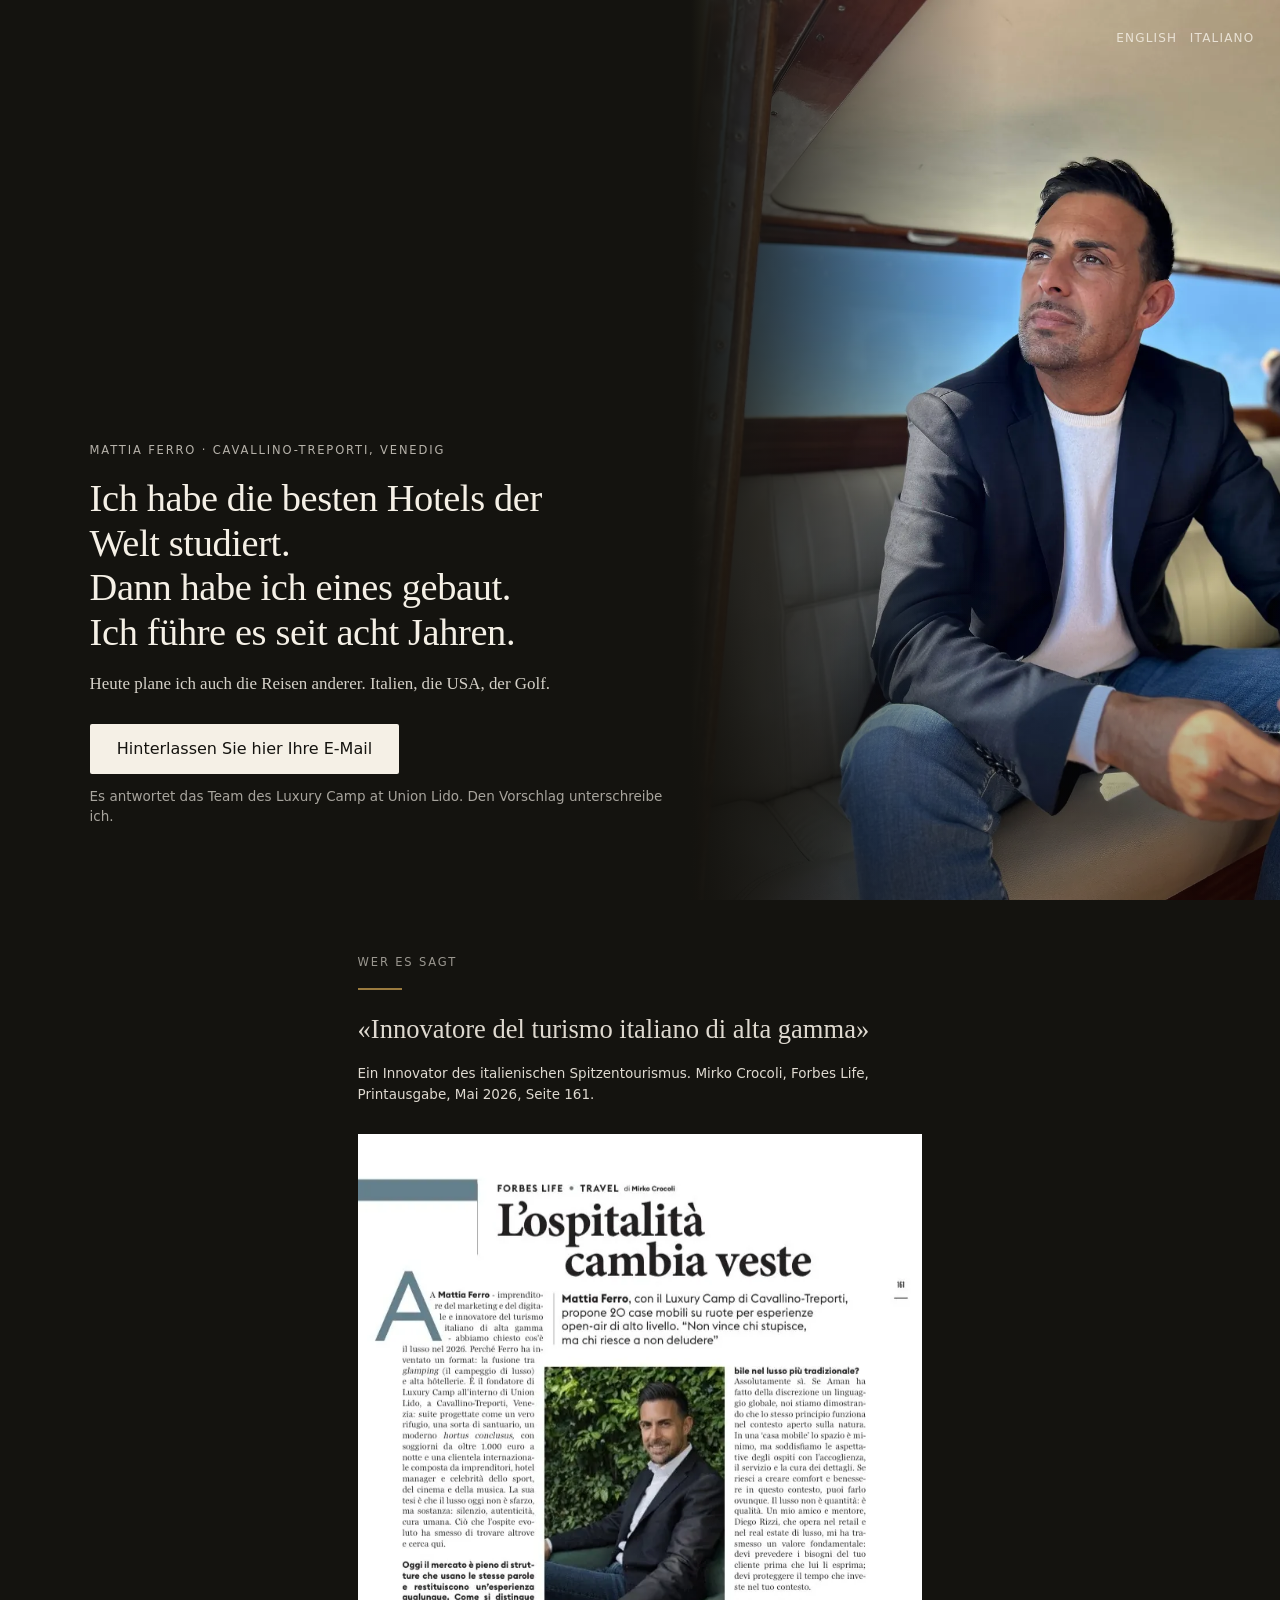
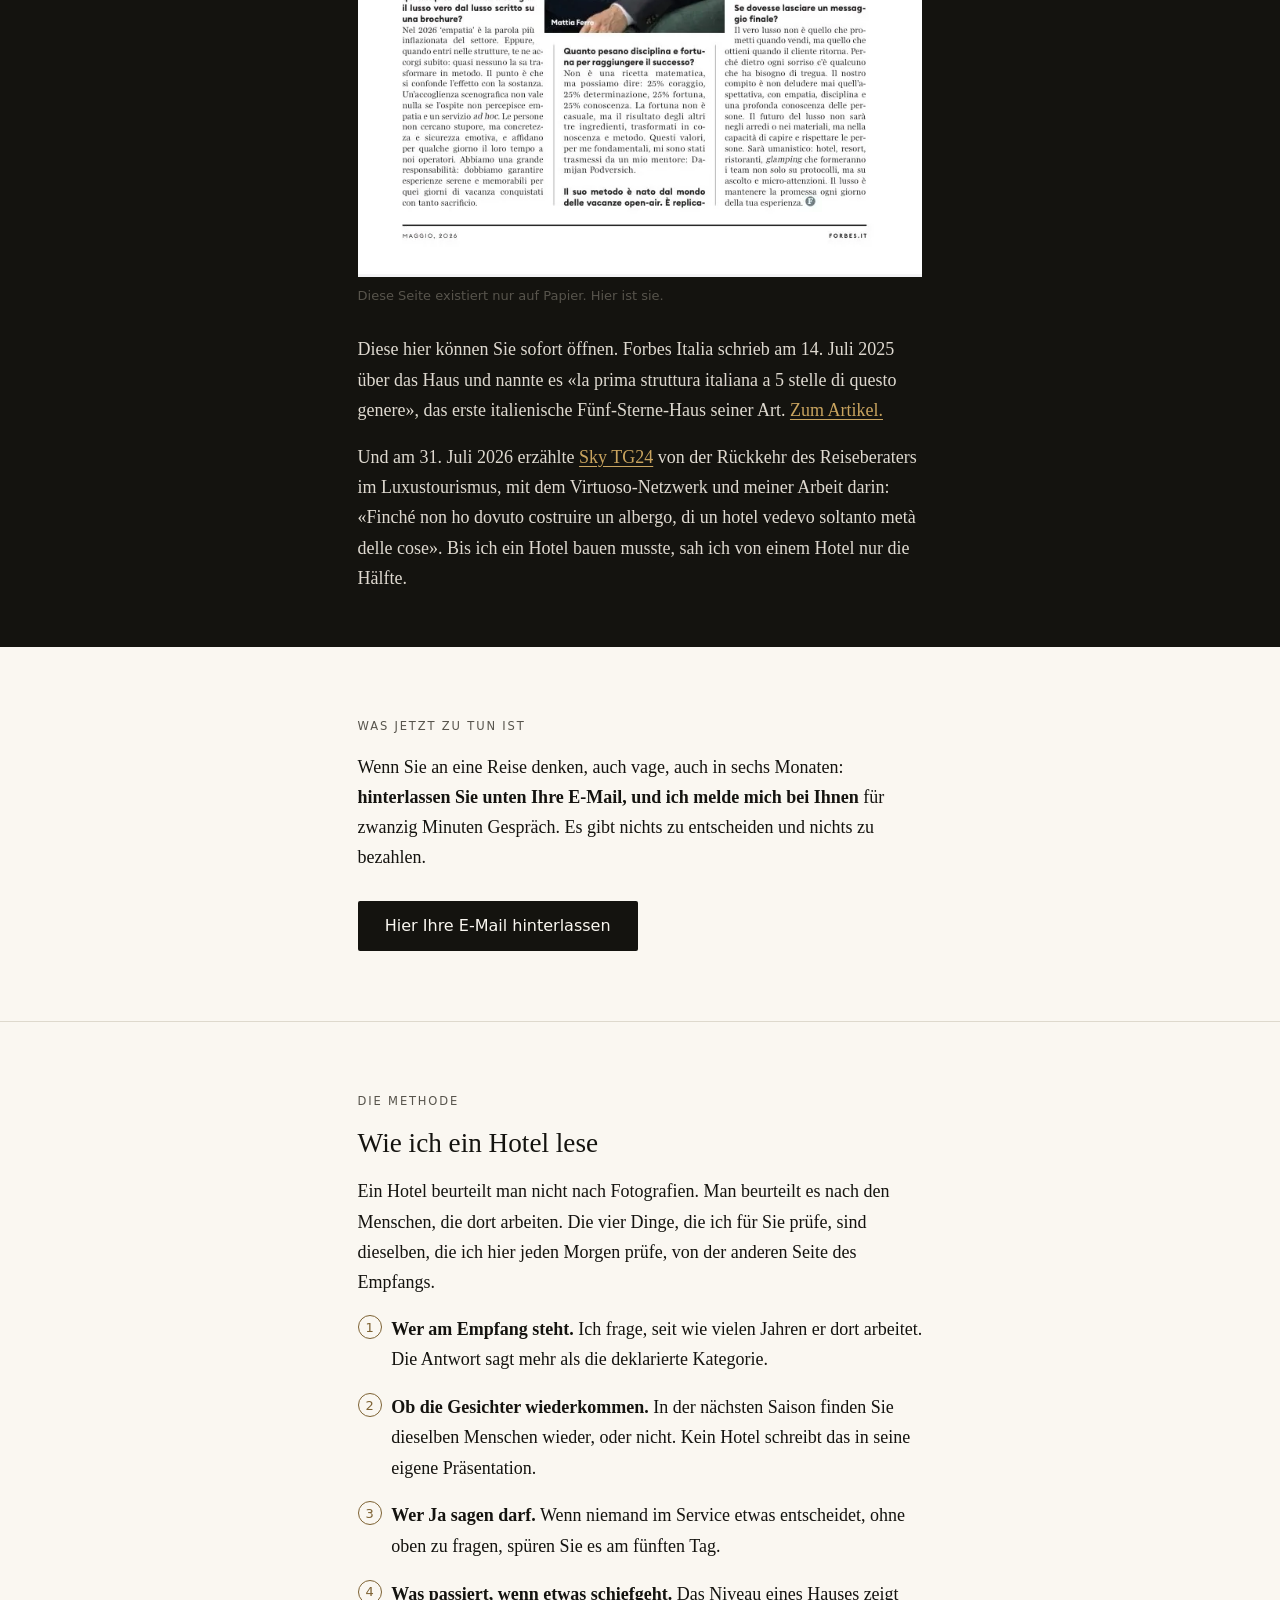
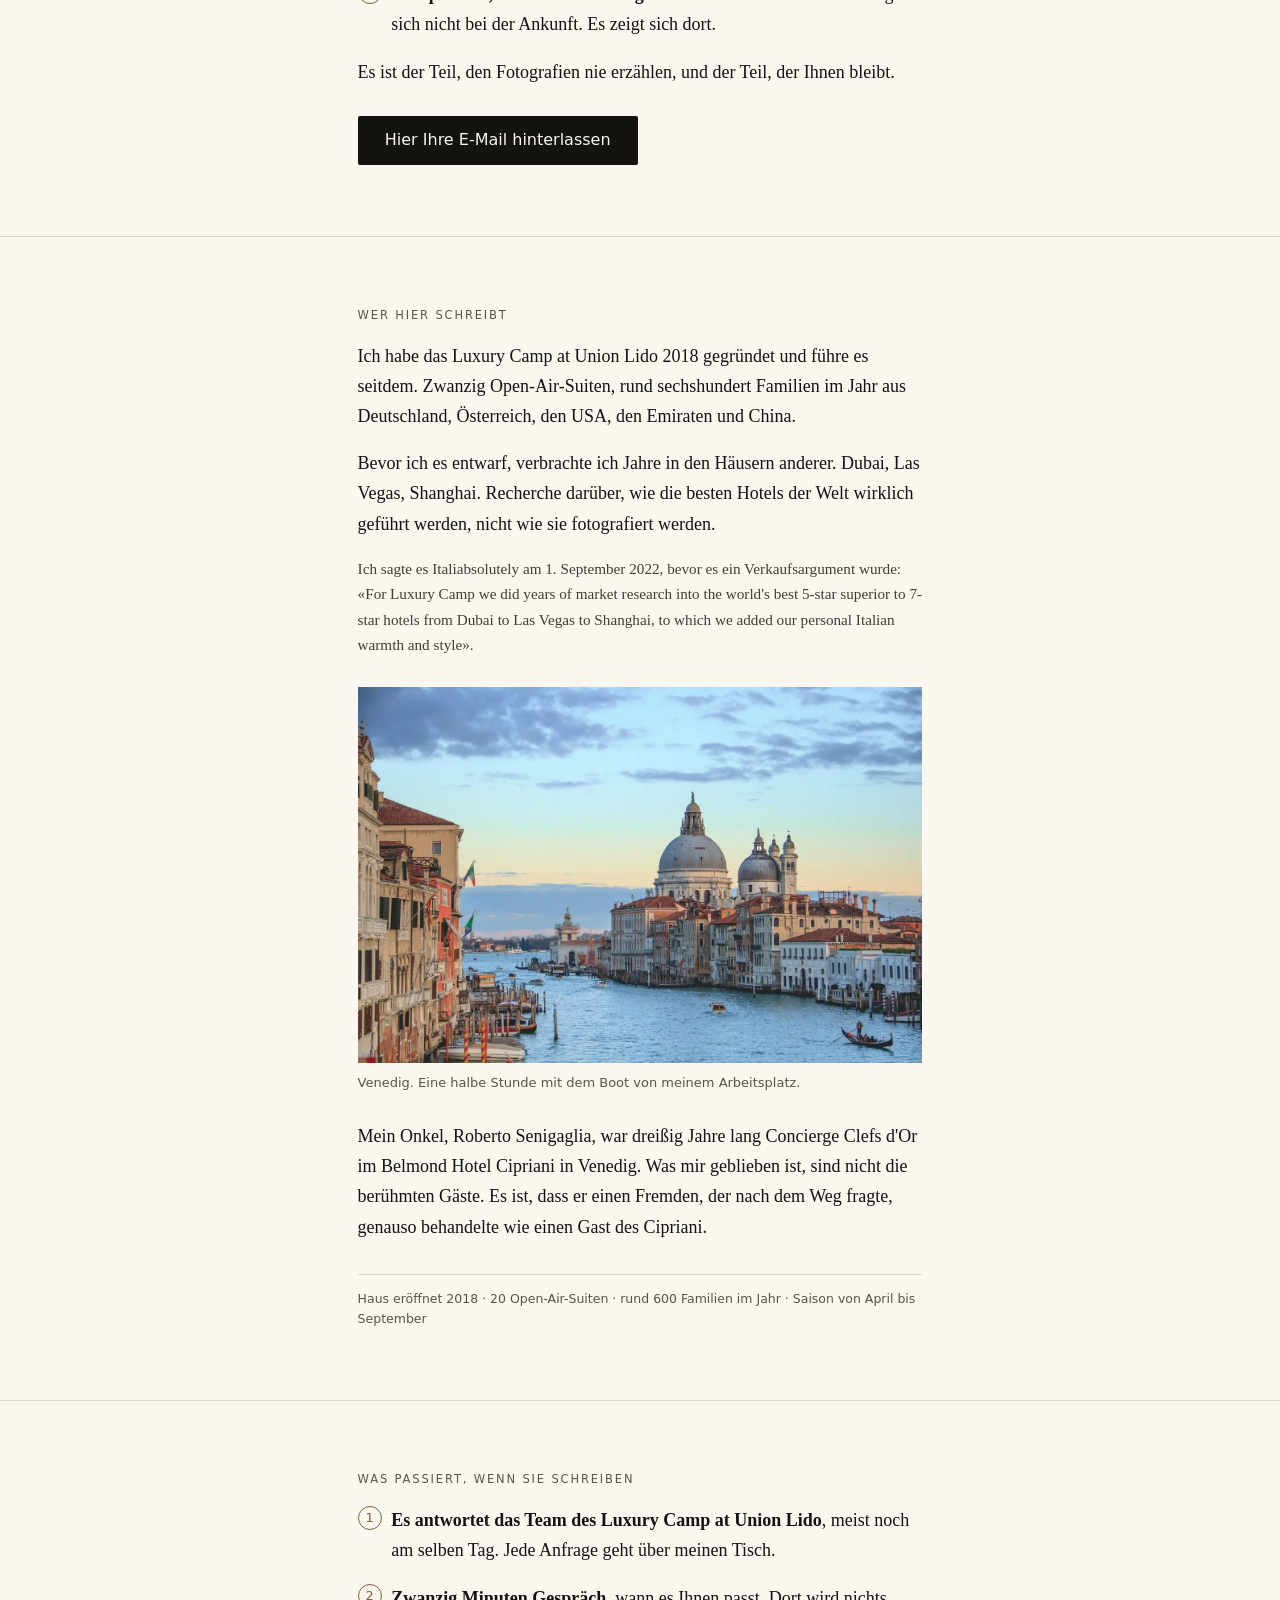
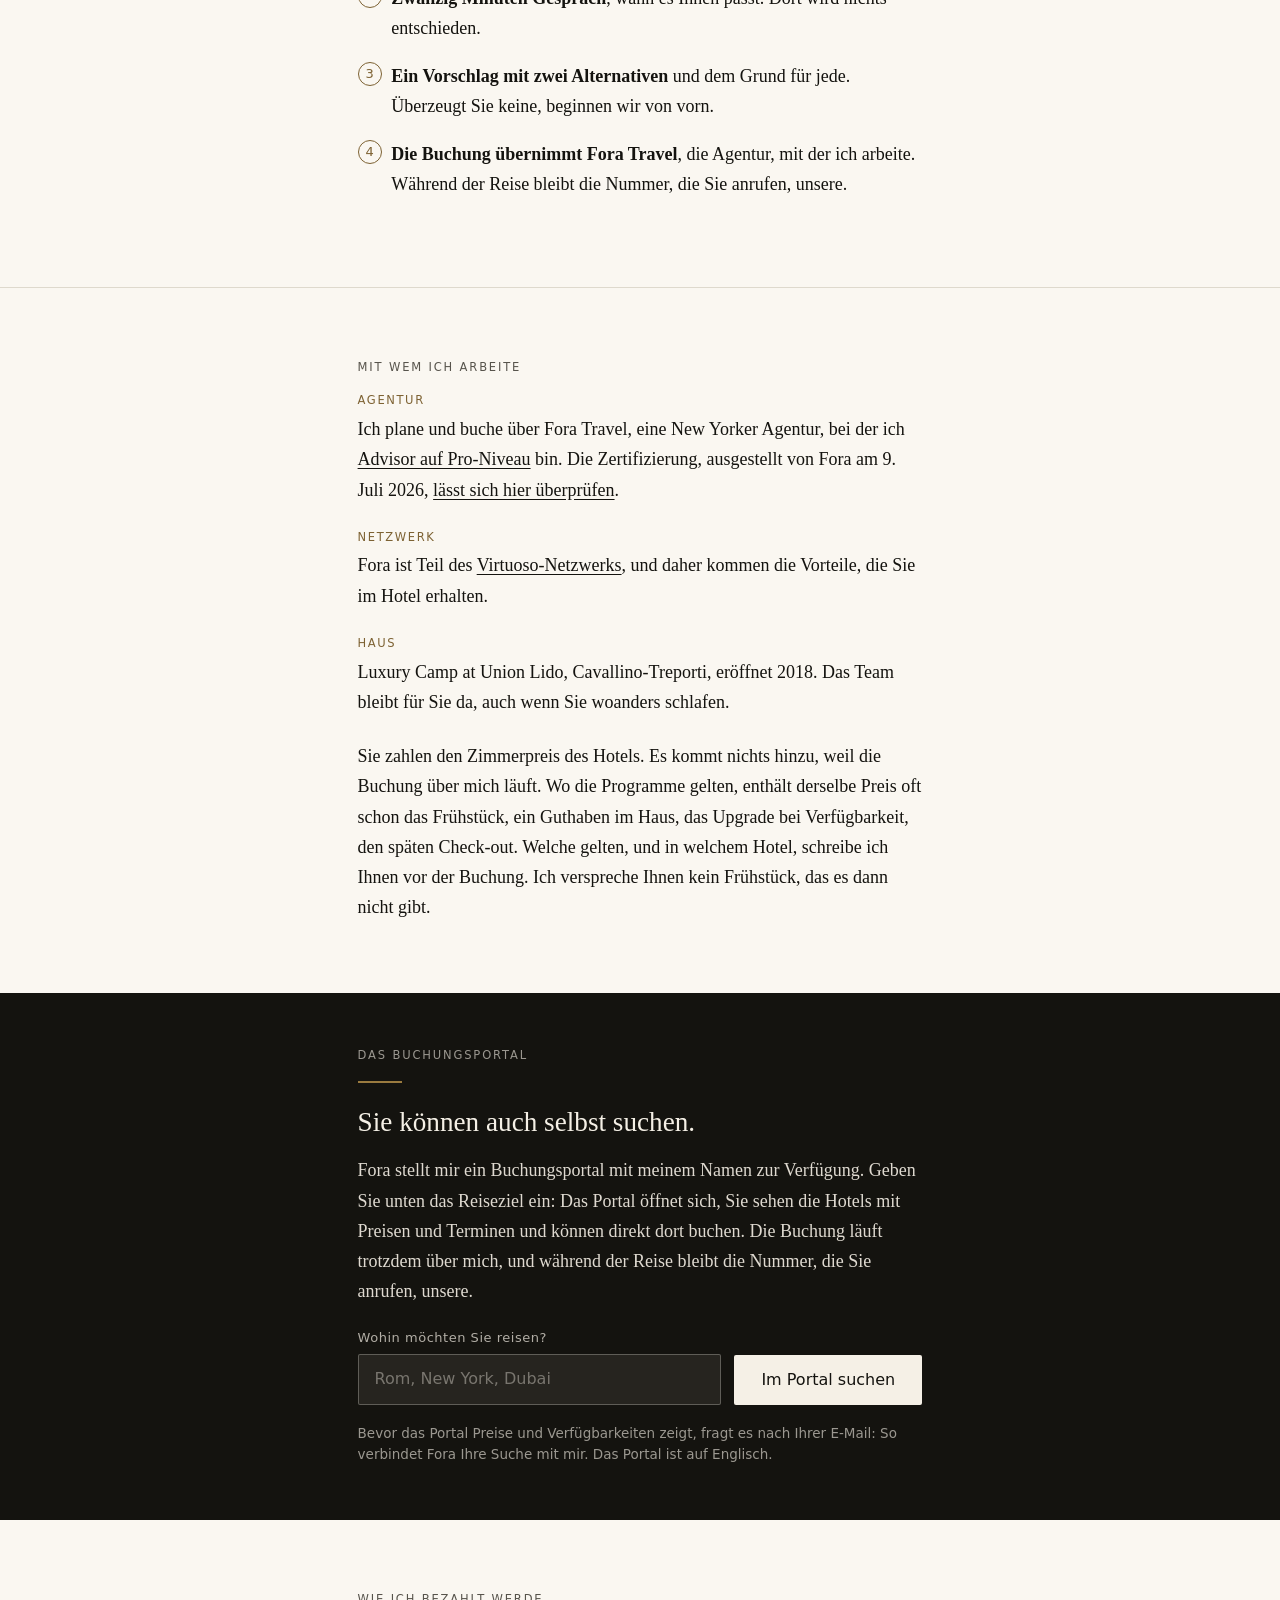
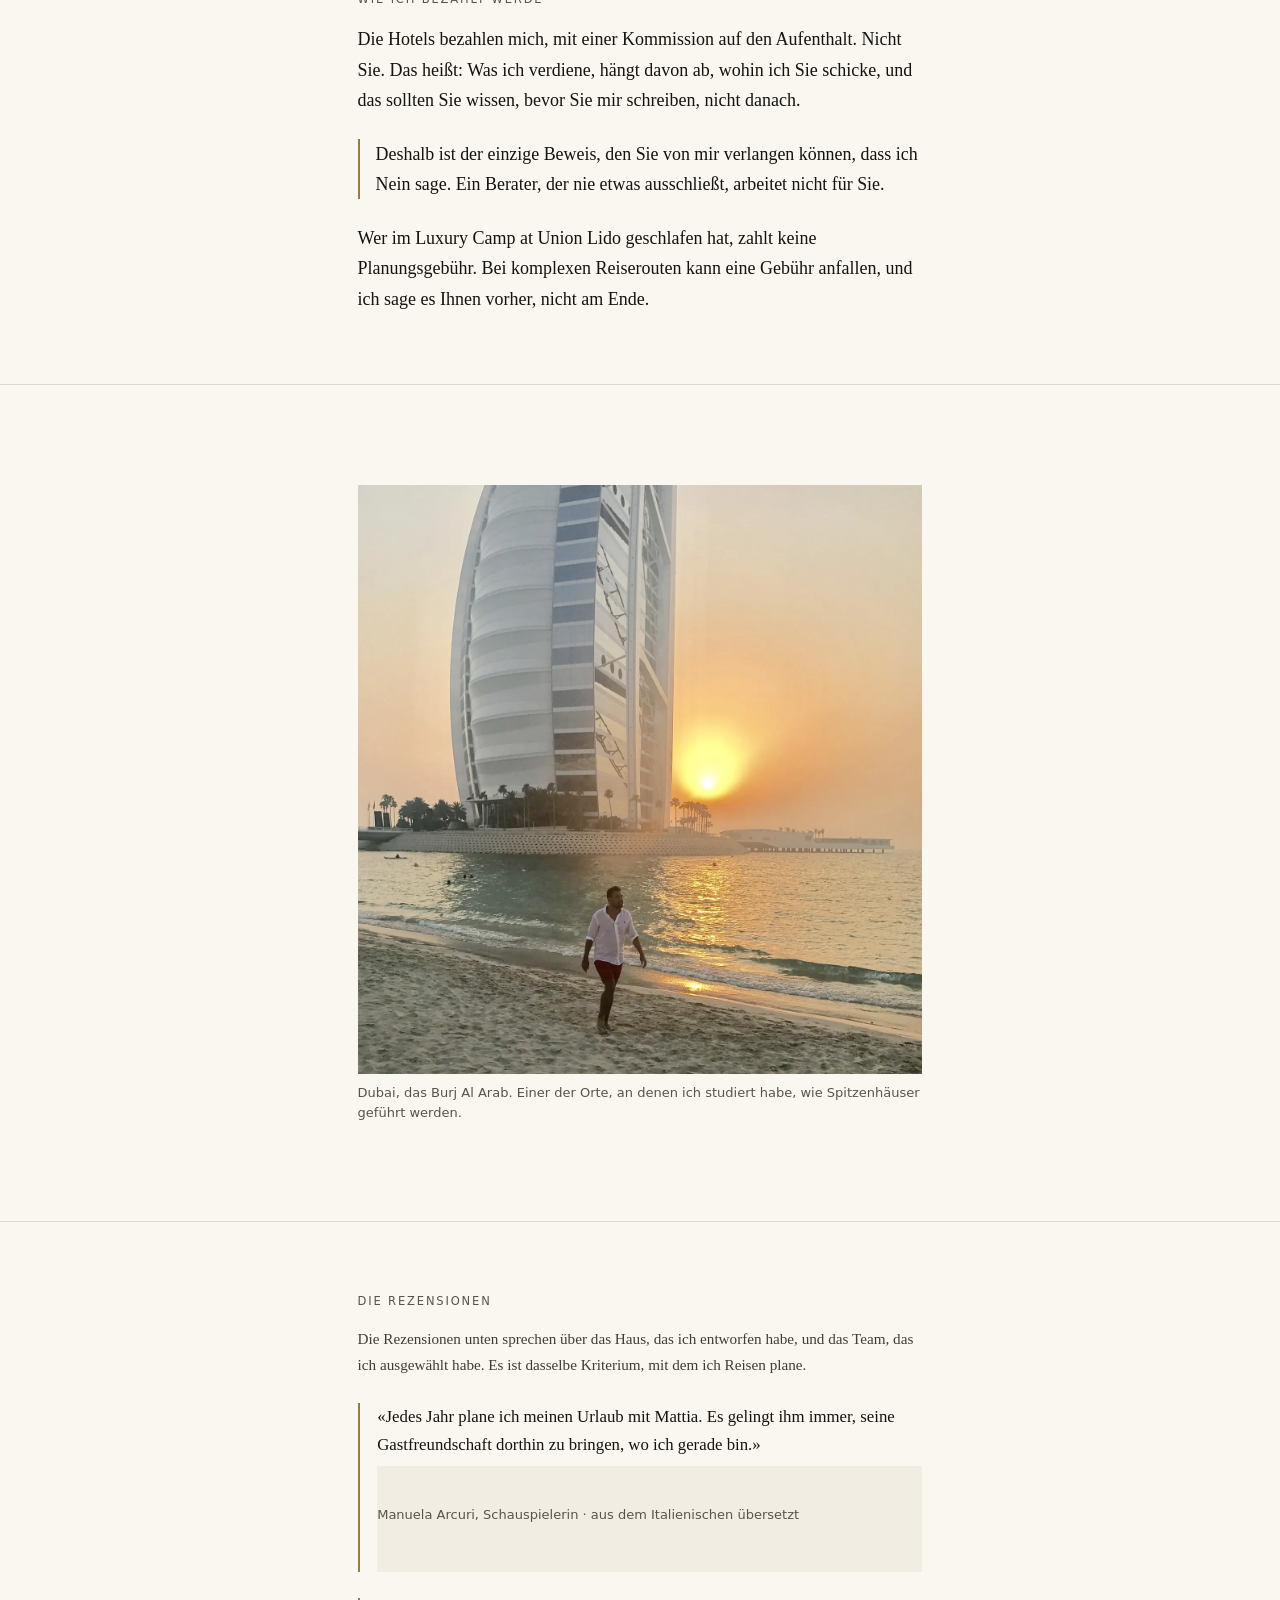
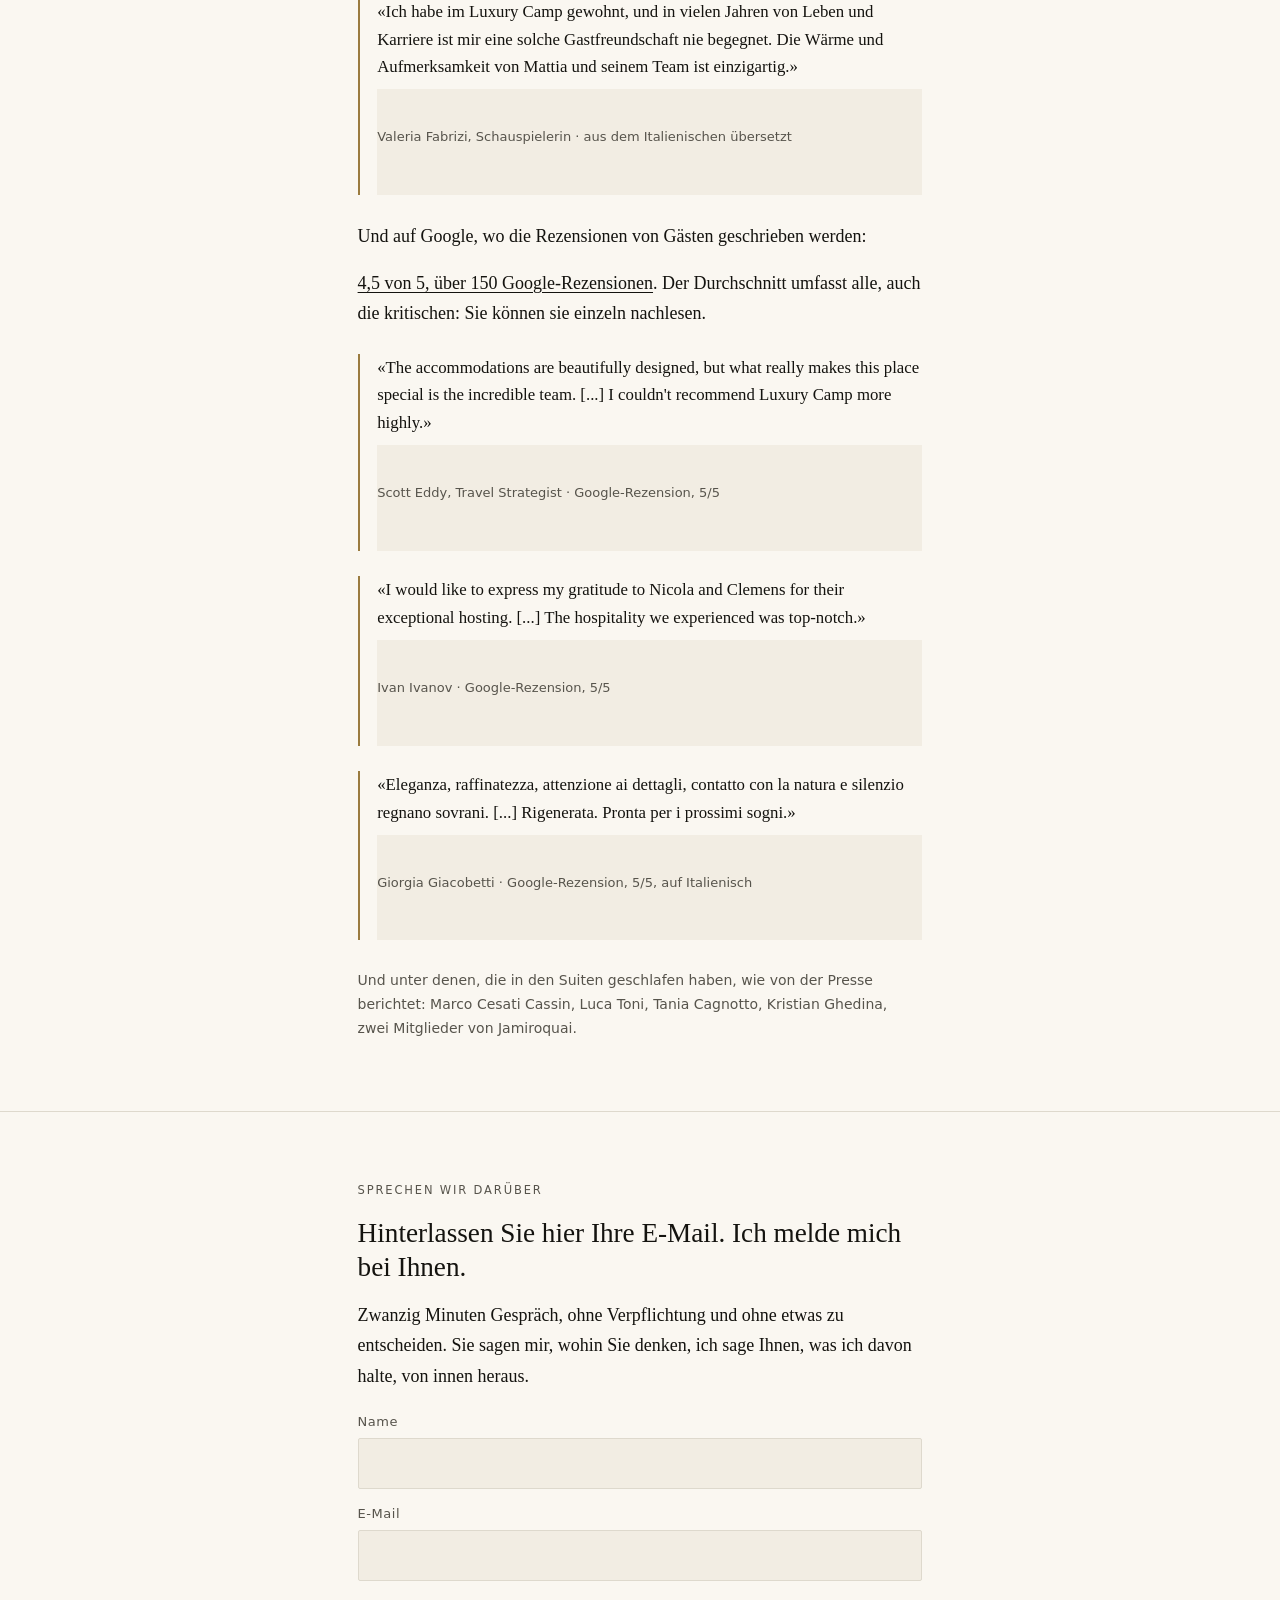
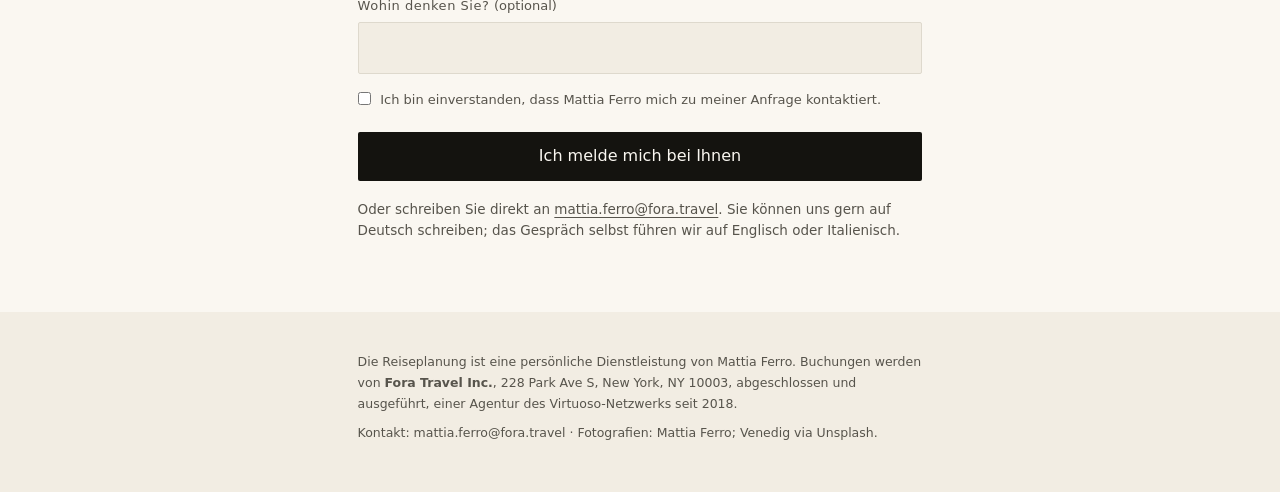
==== de/index.html @ e92e80a1 "Fascia portale di prenotazione Fora con ricerca destinazione (IT/EN/DE) Co-Authored-By: Claude Fable" ====
<!doctype html>
<html lang="de">
<head>
<meta charset="utf-8">
<meta name="viewport" content="width=device-width,initial-scale=1">
<title>Mattia Ferro, Travel Advisor</title>
<meta name="description" content="Ich habe die besten Hotels der Welt studiert, dann eines gebaut, und ich führe es seit acht Jahren. Heute plane ich auch die Reisen anderer.">
<link rel="canonical" href="https://travel.mattiaferro.com/de/">
<link rel="alternate" hreflang="it" href="https://travel.mattiaferro.com/">
<link rel="alternate" hreflang="en" href="https://travel.mattiaferro.com/en/">
<link rel="alternate" hreflang="de" href="https://travel.mattiaferro.com/de/">
<link rel="alternate" hreflang="x-default" href="https://travel.mattiaferro.com/en/">
<meta property="og:type" content="profile">
<meta property="og:title" content="Mattia Ferro, Travel Advisor">
<meta property="og:description" content="Ich habe die besten Hotels der Welt studiert. Dann habe ich eines gebaut. Ich führe es seit acht Jahren.">
<meta property="og:url" content="https://travel.mattiaferro.com/de/">
<meta property="og:image" content="https://travel.mattiaferro.com/assets/og.jpg">
<link rel="icon" type="image/png" href="/assets/favicon.png">
<link rel="apple-touch-icon" href="/assets/apple-touch-icon.png">
<style>
:root{
  --ink:#14130f; --ink-2:#3f3d36; --soft:#57544c; --line:#ded9cd;
  --bg:#faf7f1; --bg-2:#f2ede3; --dark:#14130f; --ivory:#f5f0e6; --brass:#9a7b3f; --brass-text:#7d6233; --brass-dark:#c9a45f;
  --w:38rem;
}
@media (prefers-color-scheme:dark){
  :root{--ink:#efece4; --ink-2:#cfcbc1; --soft:#98948a; --line:#2f2d28;
        --bg:#121110; --bg-2:#1a1917; --dark:#0b0a09; --brass:#c9a45f; --brass-text:#c9a45f; --brass-dark:#c9a45f;}
}
*{box-sizing:border-box;margin:0;padding:0}
html{-webkit-text-size-adjust:100%}
body{background:var(--bg);color:var(--ink);
  font:400 17px/1.68 "Iowan Old Style",Georgia,"Times New Roman",serif}
img{display:block;max-width:100%;height:auto}
a{color:inherit;text-underline-offset:3px}

.wrap{max-width:var(--w);margin:0 auto;padding:0 1.35rem}
.sec{padding:3.4rem 0}
.sec+.sec{border-top:1px solid var(--line)}

.kicker{font:500 11.5px/1.4 system-ui,sans-serif;letter-spacing:.16em;
  text-transform:uppercase;color:var(--soft);margin-bottom:1.1rem}
h1{font-size:clamp(1.72rem,7vw,2.4rem);line-height:1.16;font-weight:400;letter-spacing:-.01em}
h2{font-size:clamp(1.32rem,5vw,1.7rem);line-height:1.25;font-weight:400;margin-bottom:1rem}
p{margin-bottom:1.05rem}
p:last-child{margin-bottom:0}
strong{font-weight:600}

/* apertura */
.hero{position:relative;min-height:100svh;display:flex;flex-direction:column;
  justify-content:flex-end;background:var(--dark);overflow:hidden}
.hero-img{position:absolute;inset:0;width:100%;height:100%;object-fit:cover;
  object-position:62% 20%}
.hero-shade{position:absolute;inset:0;
  background:linear-gradient(to top,rgba(10,9,8,.92) 0%,rgba(10,9,8,.62) 34%,rgba(10,9,8,.12) 68%,rgba(10,9,8,.3) 100%)}
.hero-in{position:relative;padding:0 1.35rem 2.6rem;max-width:var(--w);margin:0 auto;width:100%}
.hero .kicker{color:rgba(245,240,230,.72)}
.hero h1{color:var(--ivory)}
.hero h1 span{display:block}
.hero-sub{color:rgba(245,240,230,.86);margin:1rem 0 1.6rem;font-size:1.06rem}
.hero-note{font:400 13.5px/1.5 system-ui,sans-serif;color:rgba(245,240,230,.66);margin-top:.75rem}
.lang{position:absolute;top:0;right:0;padding:1rem 1.35rem;z-index:2}
.lang a{font:500 12px/1 system-ui,sans-serif;letter-spacing:.1em;text-transform:uppercase;
  color:rgba(245,240,230,.82);text-decoration:none;display:inline-block;padding:16px 4px}

/* pulsante */
.cta{display:inline-block;background:var(--ivory);color:#14130f;
  font:500 16px/1 system-ui,sans-serif;text-decoration:none;
  padding:1.05rem 1.7rem;border-radius:2px}
.sec .cta{background:var(--ink);color:var(--bg)}
.cta-row{margin-top:1.8rem}

/* fascia scura */
.band{background:var(--dark);color:var(--ivory);padding:3.4rem 0}
.band .kicker{color:rgba(245,240,230,.6)}
.band a{color:var(--brass-dark)}
.quote{font-size:clamp(1.3rem,5.4vw,1.66rem);line-height:1.3;margin-bottom:1rem}
.attrib{font:400 13.5px/1.55 system-ui,sans-serif;color:rgba(245,240,230,.68);margin-bottom:1.8rem}
.band p{color:rgba(245,240,230,.9)}
.rule-brass{width:44px;height:2px;background:var(--brass);border:0;margin:0 0 1.4rem}

/* immagini */
figure{margin:1.8rem 0}
figcaption{font:400 13px/1.5 system-ui,sans-serif;color:var(--soft);margin-top:.6rem}
.ph{background:var(--bg-2);border:1px dashed var(--line);border-radius:2px;
  display:flex;align-items:center;justify-content:center;text-align:center;
  padding:1.6rem 1.2rem;min-height:0}
.ph span{font:400 12.5px/1.55 system-ui,sans-serif;color:var(--soft);max-width:24rem}
.ph.r45{aspect-ratio:3/2}
.ph.r11{aspect-ratio:1/1;width:70%}
.band .ph{background:rgba(245,240,230,.06);border-color:rgba(245,240,230,.22)}
.band .ph span{color:rgba(245,240,230,.6)}

/* elenchi e blocchi */
.steps{list-style:none;counter-reset:s}
.steps li{counter-increment:s;position:relative;padding-left:2.1rem;margin-bottom:1.1rem}
.steps li::before{content:counter(s);position:absolute;left:0;top:.08em;
  font:500 13px/1 system-ui,sans-serif;color:var(--brass-text);
  border:1px solid var(--brass-text);border-radius:50%;width:22px;height:22px;
  display:flex;align-items:center;justify-content:center}
.lbl{font:500 11.5px/1.4 system-ui,sans-serif;letter-spacing:.14em;text-transform:uppercase;
  color:var(--brass-text);margin-bottom:.35rem}
.blk{margin-bottom:1.5rem}
.pull{font-size:1.12rem;border-left:2px solid var(--brass);padding-left:1rem;margin:1.5rem 0}
.colophon{font:400 12.5px/1.6 system-ui,sans-serif;color:var(--soft);
  border-top:1px solid var(--line);padding-top:.9rem;margin-top:2rem}
.src{font-size:.95rem;color:var(--ink-2)}

.form{margin-top:1.4rem}
.form label{display:block;font:500 13px/1.4 system-ui,sans-serif;color:var(--soft);
  letter-spacing:.04em;margin-bottom:1rem}
.form input[type=text],.form input[type=email]{display:block;width:100%;margin-top:.4rem;
  padding:.85rem 1rem;font:400 16px/1.4 system-ui,sans-serif;color:var(--ink);
  background:var(--bg-2);border:1px solid var(--line);border-radius:2px}
.form input:focus{outline:2px solid var(--brass);outline-offset:1px}
.form .check{display:flex;gap:.6rem;align-items:flex-start;font-weight:400;
  text-transform:none;letter-spacing:0;line-height:1.5}
.form .check input{margin-top:.2em}
.form .cta{border:0;cursor:pointer;width:100%;margin-top:.4rem}
.opz{text-transform:none;letter-spacing:0;font-weight:400}
.note{font:400 13.5px/1.6 system-ui,sans-serif;color:var(--soft);margin-top:1.1rem}

/* portale di prenotazione */
.band h2{color:var(--ivory)}
.band .form label{color:rgba(245,240,230,.7)}
.band .form input[type=text]{background:rgba(245,240,230,.08);border-color:rgba(245,240,230,.28);color:var(--ivory)}
.band .form input[type=text]::placeholder{color:rgba(245,240,230,.4)}
.band .form input:focus{outline-color:var(--brass-dark)}
.band .note{color:rgba(245,240,230,.6)}
.searchrow{display:flex;flex-direction:column}
.searchrow label{margin-bottom:0}
.rev{margin:1.6rem 0;border-left:2px solid var(--brass);padding-left:1.1rem}
.rev p{font-size:1.05rem;line-height:1.65;margin-bottom:.5rem}
.rev footer{font:400 13px/1.5 system-ui,sans-serif;color:var(--soft)}
.nomi-riga{font:400 14px/1.7 system-ui,sans-serif;color:var(--soft);margin-top:1.8rem}
.nomi{font-size:1.05rem;line-height:1.9;border-left:2px solid var(--brass);padding-left:1rem}
footer{background:var(--bg-2);padding:2.4rem 0 3rem;
  font:400 12.5px/1.7 system-ui,sans-serif;color:var(--soft)}
footer p{margin-bottom:.5rem}

@media (min-width:46rem){
  body{font-size:18px}
  .sec{padding:4.4rem 0}
  .hero-img{left:auto;right:0;width:46%;object-position:62% 22%}
  .hero-shade{background:
    linear-gradient(to right, var(--dark) 54%, rgba(10,9,8,0) 78%),
    linear-gradient(to top, rgba(10,9,8,.5) 0%, rgba(10,9,8,0) 38%)}
  .hero-in{margin:0;max-width:none;width:56%;padding:0 2rem 4.6rem clamp(2rem,7vw,6.5rem)}
  .hero-in h1{max-width:30rem}
  .searchrow{flex-direction:row;gap:.8rem;align-items:flex-end}
  .searchrow label{flex:1}
  .form .searchrow .cta{width:auto;margin-top:0;white-space:nowrap}
}
</style>
</head>
<body>

<header class="hero">
  <picture><source srcset="/assets/hero.webp" type="image/webp"><img class="hero-img" src="/assets/hero.jpg" width="1170" height="1560" fetchpriority="high" alt="Mattia Ferro auf einem Wassertaxi in der Lagune von Venedig."></picture>
  <div class="hero-shade"></div>
  <nav class="lang"><a href="/en/" hreflang="en">English</a> <a href="/" hreflang="it">Italiano</a></nav>
  <div class="hero-in">
    <p class="kicker">Mattia Ferro · Cavallino-Treporti, Venedig</p>
    <h1><span>Ich habe die besten Hotels der Welt studiert.</span><span>Dann habe ich eines gebaut.</span><span>Ich führe es seit acht Jahren.</span></h1>
    <p class="hero-sub">Heute plane ich auch die Reisen anderer. Italien, die USA, der Golf.</p>
    <a class="cta" href="#contatto">Hinterlassen Sie hier Ihre E-Mail</a>
    <p class="hero-note">Es antwortet das Team des Luxury Camp at Union Lido. Den Vorschlag unterschreibe ich.</p>
  </div>
</header>

<section class="band">
  <div class="wrap">
    <p class="kicker">Wer es sagt</p>
    <hr class="rule-brass">
    <p class="quote">«Innovatore del turismo italiano di alta gamma»</p>
    <p class="attrib">Ein Innovator des italienischen Spitzentourismus. Mirko Crocoli, Forbes Life, Printausgabe, Mai 2026, Seite 161.</p>
    <figure>
      <picture><source srcset="/assets/forbes-161.webp" type="image/webp"><img src="/assets/forbes-161.jpg" width="720" height="947" loading="lazy" alt="Seite 161 von Forbes Life, Mai 2026, mit dem Interview mit Mattia Ferro von Mirko Crocoli."></picture>
      <figcaption>Diese Seite existiert nur auf Papier. Hier ist sie.</figcaption>
    </figure>
    <p>Diese hier können Sie sofort öffnen. Forbes Italia schrieb am 14. Juli 2025 über das Haus und nannte es «la prima struttura italiana a 5 stelle di questo genere», das erste italienische Fünf-Sterne-Haus seiner Art. <a href="https://forbes.it/2025/07/14/luxury-camp-lesperienza-esclusiva-delle-vacanze-allaria-aperta">Zum Artikel.</a></p>
    <p>Und am 31. Juli 2026 erzählte <a href="https://tg24.sky.it/lifestyle/2026/07/31/turismo-lusso-torna-consulente-viaggio">Sky TG24</a> von der Rückkehr des Reiseberaters im Luxustourismus, mit dem Virtuoso-Netzwerk und meiner Arbeit darin: «Finché non ho dovuto costruire un albergo, di un hotel vedevo soltanto metà delle cose». Bis ich ein Hotel bauen musste, sah ich von einem Hotel nur die Hälfte.</p>
  </div>
</section>

<section class="sec">
  <div class="wrap">
    <p class="kicker">Was jetzt zu tun ist</p>
    <p>Wenn Sie an eine Reise denken, auch vage, auch in sechs Monaten: <strong>hinterlassen Sie unten Ihre E-Mail, und ich melde mich bei Ihnen</strong> für zwanzig Minuten Gespräch. Es gibt nichts zu entscheiden und nichts zu bezahlen.</p>
    <p class="cta-row"><a class="cta" href="#contatto">Hier Ihre E-Mail hinterlassen</a></p>
  </div>
</section>

<section class="sec">
  <div class="wrap">
    <p class="kicker">Die Methode</p>
    <h2>Wie ich ein Hotel lese</h2>
    <p>Ein Hotel beurteilt man nicht nach Fotografien. Man beurteilt es nach den Menschen, die dort arbeiten. Die vier Dinge, die ich für Sie prüfe, sind dieselben, die ich hier jeden Morgen prüfe, von der anderen Seite des Empfangs.</p>
    <ol class="steps">
      <li><strong>Wer am Empfang steht.</strong> Ich frage, seit wie vielen Jahren er dort arbeitet. Die Antwort sagt mehr als die deklarierte Kategorie.</li>
      <li><strong>Ob die Gesichter wiederkommen.</strong> In der nächsten Saison finden Sie dieselben Menschen wieder, oder nicht. Kein Hotel schreibt das in seine eigene Präsentation.</li>
      <li><strong>Wer Ja sagen darf.</strong> Wenn niemand im Service etwas entscheidet, ohne oben zu fragen, spüren Sie es am fünften Tag.</li>
      <li><strong>Was passiert, wenn etwas schiefgeht.</strong> Das Niveau eines Hauses zeigt sich nicht bei der Ankunft. Es zeigt sich dort.</li>
    </ol>
    <p>Es ist der Teil, den Fotografien nie erzählen, und der Teil, der Ihnen bleibt.</p>
    <p class="cta-row"><a class="cta" href="#contatto">Hier Ihre E-Mail hinterlassen</a></p>
  </div>
</section>

<section class="sec">
  <div class="wrap">
    <p class="kicker">Wer hier schreibt</p>
    <p>Ich habe das Luxury Camp at Union Lido 2018 gegründet und führe es seitdem. Zwanzig Open-Air-Suiten, rund sechshundert Familien im Jahr aus Deutschland, Österreich, den USA, den Emiraten und China.</p>
    <p>Bevor ich es entwarf, verbrachte ich Jahre in den Häusern anderer. Dubai, Las Vegas, Shanghai. Recherche darüber, wie die besten Hotels der Welt wirklich geführt werden, nicht wie sie fotografiert werden.</p>
    <p class="src">Ich sagte es Italiabsolutely am 1. September 2022, bevor es ein Verkaufsargument wurde: «For Luxury Camp we did years of market research into the world's best 5-star superior to 7-star hotels from Dubai to Las Vegas to Shanghai, to which we added our personal Italian warmth and style».</p>
    <figure>
      <picture><source srcset="/assets/venezia.webp" type="image/webp"><img src="/assets/venezia.jpg" width="1400" height="933" loading="lazy" alt="Der Canal Grande in Venedig bei Sonnenuntergang, mit der Basilika Santa Maria della Salute."></picture>
      <figcaption>Venedig. Eine halbe Stunde mit dem Boot von meinem Arbeitsplatz.</figcaption>
    </figure>
    <p>Mein Onkel, Roberto Senigaglia, war dreißig Jahre lang Concierge Clefs d'Or im Belmond Hotel Cipriani in Venedig. Was mir geblieben ist, sind nicht die berühmten Gäste. Es ist, dass er einen Fremden, der nach dem Weg fragte, genauso behandelte wie einen Gast des Cipriani.</p>
    <p class="colophon">Haus eröffnet 2018 · 20 Open-Air-Suiten · rund 600 Familien im Jahr · Saison von April bis September</p>
  </div>
</section>

<section class="sec">
  <div class="wrap">
    <p class="kicker">Was passiert, wenn Sie schreiben</p>
    <ol class="steps">
      <li><strong>Es antwortet das Team des Luxury Camp at Union Lido</strong>, meist noch am selben Tag. Jede Anfrage geht über meinen Tisch.</li>
      <li><strong>Zwanzig Minuten Gespräch</strong>, wann es Ihnen passt. Dort wird nichts entschieden.</li>
      <li><strong>Ein Vorschlag mit zwei Alternativen</strong> und dem Grund für jede. Überzeugt Sie keine, beginnen wir von vorn.</li>
      <li><strong>Die Buchung übernimmt Fora Travel</strong>, die Agentur, mit der ich arbeite. Während der Reise bleibt die Nummer, die Sie anrufen, unsere.</li>
    </ol>
  </div>
</section>

<section class="sec">
  <div class="wrap">
    <p class="kicker">Mit wem ich arbeite</p>
    <div class="blk">
      <p class="lbl">Agentur</p>
      <p>Ich plane und buche über Fora Travel, eine New Yorker Agentur, bei der ich <a href="https://www.foratravel.com/advisor/mattia-ferro">Advisor auf Pro-Niveau</a> bin. Die Zertifizierung, ausgestellt von Fora am 9. Juli 2026, <a href="https://www.foratravel.com/certification?credential=29319607-bedc-4e87-bd8e-bbac78a36589">lässt sich hier überprüfen</a>.</p>
    </div>
    <div class="blk">
      <p class="lbl">Netzwerk</p>
      <p>Fora ist Teil des <a href="https://www.virtuoso.com/advisor/mattferr74504">Virtuoso-Netzwerks</a>, und daher kommen die Vorteile, die Sie im Hotel erhalten.</p>
    </div>
    <div class="blk">
      <p class="lbl">Haus</p>
      <p>Luxury Camp at Union Lido, Cavallino-Treporti, eröffnet 2018. Das Team bleibt für Sie da, auch wenn Sie woanders schlafen.</p>
    </div>
    <p>Sie zahlen den Zimmerpreis des Hotels. Es kommt nichts hinzu, weil die Buchung über mich läuft. Wo die Programme gelten, enthält derselbe Preis oft schon das Frühstück, ein Guthaben im Haus, das Upgrade bei Verfügbarkeit, den späten Check-out. Welche gelten, und in welchem Hotel, schreibe ich Ihnen vor der Buchung. Ich verspreche Ihnen kein Frühstück, das es dann nicht gibt.</p>
  </div>
</section>

<section class="band" id="prenota">
  <div class="wrap">
    <p class="kicker">Das Buchungsportal</p>
    <hr class="rule-brass">
    <h2>Sie können auch selbst suchen.</h2>
    <p>Fora stellt mir ein Buchungsportal mit meinem Namen zur Verfügung. Geben Sie unten das Reiseziel ein: Das Portal öffnet sich, Sie sehen die Hotels mit Preisen und Terminen und können direkt dort buchen. Die Buchung läuft trotzdem über mich, und während der Reise bleibt die Nummer, die Sie anrufen, unsere.</p>
    <form class="form" action="https://trips.foratravel.com/mattia-ferro/book" method="get" target="_blank" rel="noopener">
      <div class="searchrow">
        <label>Wohin möchten Sie reisen?<input type="text" name="search" placeholder="Rom, New York, Dubai" autocomplete="off"></label>
        <button class="cta" type="submit">Im Portal suchen</button>
      </div>
    </form>
    <p class="note">Bevor das Portal Preise und Verfügbarkeiten zeigt, fragt es nach Ihrer E-Mail: So verbindet Fora Ihre Suche mit mir. Das Portal ist auf Englisch.</p>
  </div>
</section>

<section class="sec">
  <div class="wrap">
    <p class="kicker">Wie ich bezahlt werde</p>
    <p>Die Hotels bezahlen mich, mit einer Kommission auf den Aufenthalt. Nicht Sie. Das heißt: Was ich verdiene, hängt davon ab, wohin ich Sie schicke, und das sollten Sie wissen, bevor Sie mir schreiben, nicht danach.</p>
    <p class="pull">Deshalb ist der einzige Beweis, den Sie von mir verlangen können, dass ich Nein sage. Ein Berater, der nie etwas ausschließt, arbeitet nicht für Sie.</p>
    <p>Wer im Luxury Camp at Union Lido geschlafen hat, zahlt keine Planungsgebühr. Bei komplexen Reiserouten kann eine Gebühr anfallen, und ich sage es Ihnen vorher, nicht am Ende.</p>
  </div>
</section>

<section class="sec">
  <div class="wrap">
    <figure>
      <picture><source srcset="/assets/dubai.webp" type="image/webp"><img src="/assets/dubai.jpg" width="1400" height="1460" loading="lazy" alt="Mattia Ferro am Strand vor dem Burj Al Arab in Dubai, bei Sonnenuntergang."></picture>
      <figcaption>Dubai, das Burj Al Arab. Einer der Orte, an denen ich studiert habe, wie Spitzenhäuser geführt werden.</figcaption>
    </figure>
  </div>
</section>

<section class="sec">
  <div class="wrap">
    <p class="kicker">Die Rezensionen</p>
    <p class="src">Die Rezensionen unten sprechen über das Haus, das ich entworfen habe, und das Team, das ich ausgewählt habe. Es ist dasselbe Kriterium, mit dem ich Reisen plane.</p>
    <blockquote class="rev">
      <p>«Jedes Jahr plane ich meinen Urlaub mit Mattia. Es gelingt ihm immer, seine Gastfreundschaft dorthin zu bringen, wo ich gerade bin.»</p>
      <footer>Manuela Arcuri, Schauspielerin · aus dem Italienischen übersetzt</footer>
    </blockquote>
    <blockquote class="rev">
      <p>«Ich habe im Luxury Camp gewohnt, und in vielen Jahren von Leben und Karriere ist mir eine solche Gastfreundschaft nie begegnet. Die Wärme und Aufmerksamkeit von Mattia und seinem Team ist einzigartig.»</p>
      <footer>Valeria Fabrizi, Schauspielerin · aus dem Italienischen übersetzt</footer>
    </blockquote>
    <p>Und auf Google, wo die Rezensionen von Gästen geschrieben werden:</p>
    <p><a href="https://www.google.com/maps/place/Luxury+Camp+at+Union+Lido/">4,5 von 5, über 150 Google-Rezensionen</a>. Der Durchschnitt umfasst alle, auch die kritischen: Sie können sie einzeln nachlesen.</p>
    <blockquote class="rev">
      <p>«The accommodations are beautifully designed, but what really makes this place special is the incredible team. [...] I couldn't recommend Luxury Camp more highly.»</p>
      <footer>Scott Eddy, Travel Strategist · Google-Rezension, 5/5</footer>
    </blockquote>
    <blockquote class="rev">
      <p>«I would like to express my gratitude to Nicola and Clemens for their exceptional hosting. [...] The hospitality we experienced was top-notch.»</p>
      <footer>Ivan Ivanov · Google-Rezension, 5/5</footer>
    </blockquote>
    <blockquote class="rev">
      <p>«Eleganza, raffinatezza, attenzione ai dettagli, contatto con la natura e silenzio regnano sovrani. [...] Rigenerata. Pronta per i prossimi sogni.»</p>
      <footer>Giorgia Giacobetti · Google-Rezension, 5/5, auf Italienisch</footer>
    </blockquote>
    <p class="nomi-riga">Und unter denen, die in den Suiten geschlafen haben, wie von der Presse berichtet: Marco Cesati Cassin, Luca Toni, Tania Cagnotto, Kristian Ghedina, zwei Mitglieder von Jamiroquai.</p>
  </div>
</section>

<section class="sec" id="contatto">
  <div class="wrap">
    <p class="kicker">Sprechen wir darüber</p>
    <h2>Hinterlassen Sie hier Ihre E-Mail. Ich melde mich bei Ihnen.</h2>
    <p>Zwanzig Minuten Gespräch, ohne Verpflichtung und ohne etwas zu entscheiden. Sie sagen mir, wohin Sie denken, ich sage Ihnen, was ich davon halte, von innen heraus.</p>
    <form class="form" action="https://formsubmit.co/mattia.ferro@fora.travel" method="POST">
      <input type="hidden" name="_subject" value="Anfrage von travel.mattiaferro.com/de">
      <input type="hidden" name="_next" value="https://travel.mattiaferro.com/de/danke/">
      <input type="text" name="_honey" style="display:none">
      <label>Name<input type="text" name="nome" required autocomplete="name"></label>
      <label>E-Mail<input type="email" name="email" required autocomplete="email"></label>
      <label>Wohin denken Sie? <span class="opz">(optional)</span><input type="text" name="destinazione"></label>
      <label class="check"><input type="checkbox" required> Ich bin einverstanden, dass Mattia Ferro mich zu meiner Anfrage kontaktiert.</label>
      <button class="cta" type="submit">Ich melde mich bei Ihnen</button>
    </form>
    <p class="note">Oder schreiben Sie direkt an <a href="mailto:mattia.ferro@fora.travel">mattia.ferro@fora.travel</a>. Sie können uns gern auf Deutsch schreiben; das Gespräch selbst führen wir auf Englisch oder Italienisch.</p>
  </div>
</section>

<footer>
  <div class="wrap">
    <p>Die Reiseplanung ist eine persönliche Dienstleistung von Mattia Ferro. Buchungen werden von <strong>Fora Travel Inc.</strong>, 228 Park Ave S, New York, NY 10003, abgeschlossen und ausgeführt, einer Agentur des Virtuoso-Netzwerks seit 2018.</p>
    <p>Kontakt: mattia.ferro@fora.travel · Fotografien: Mattia Ferro; Venedig via Unsplash.</p>
  </div>
</footer>

</body>
</html>
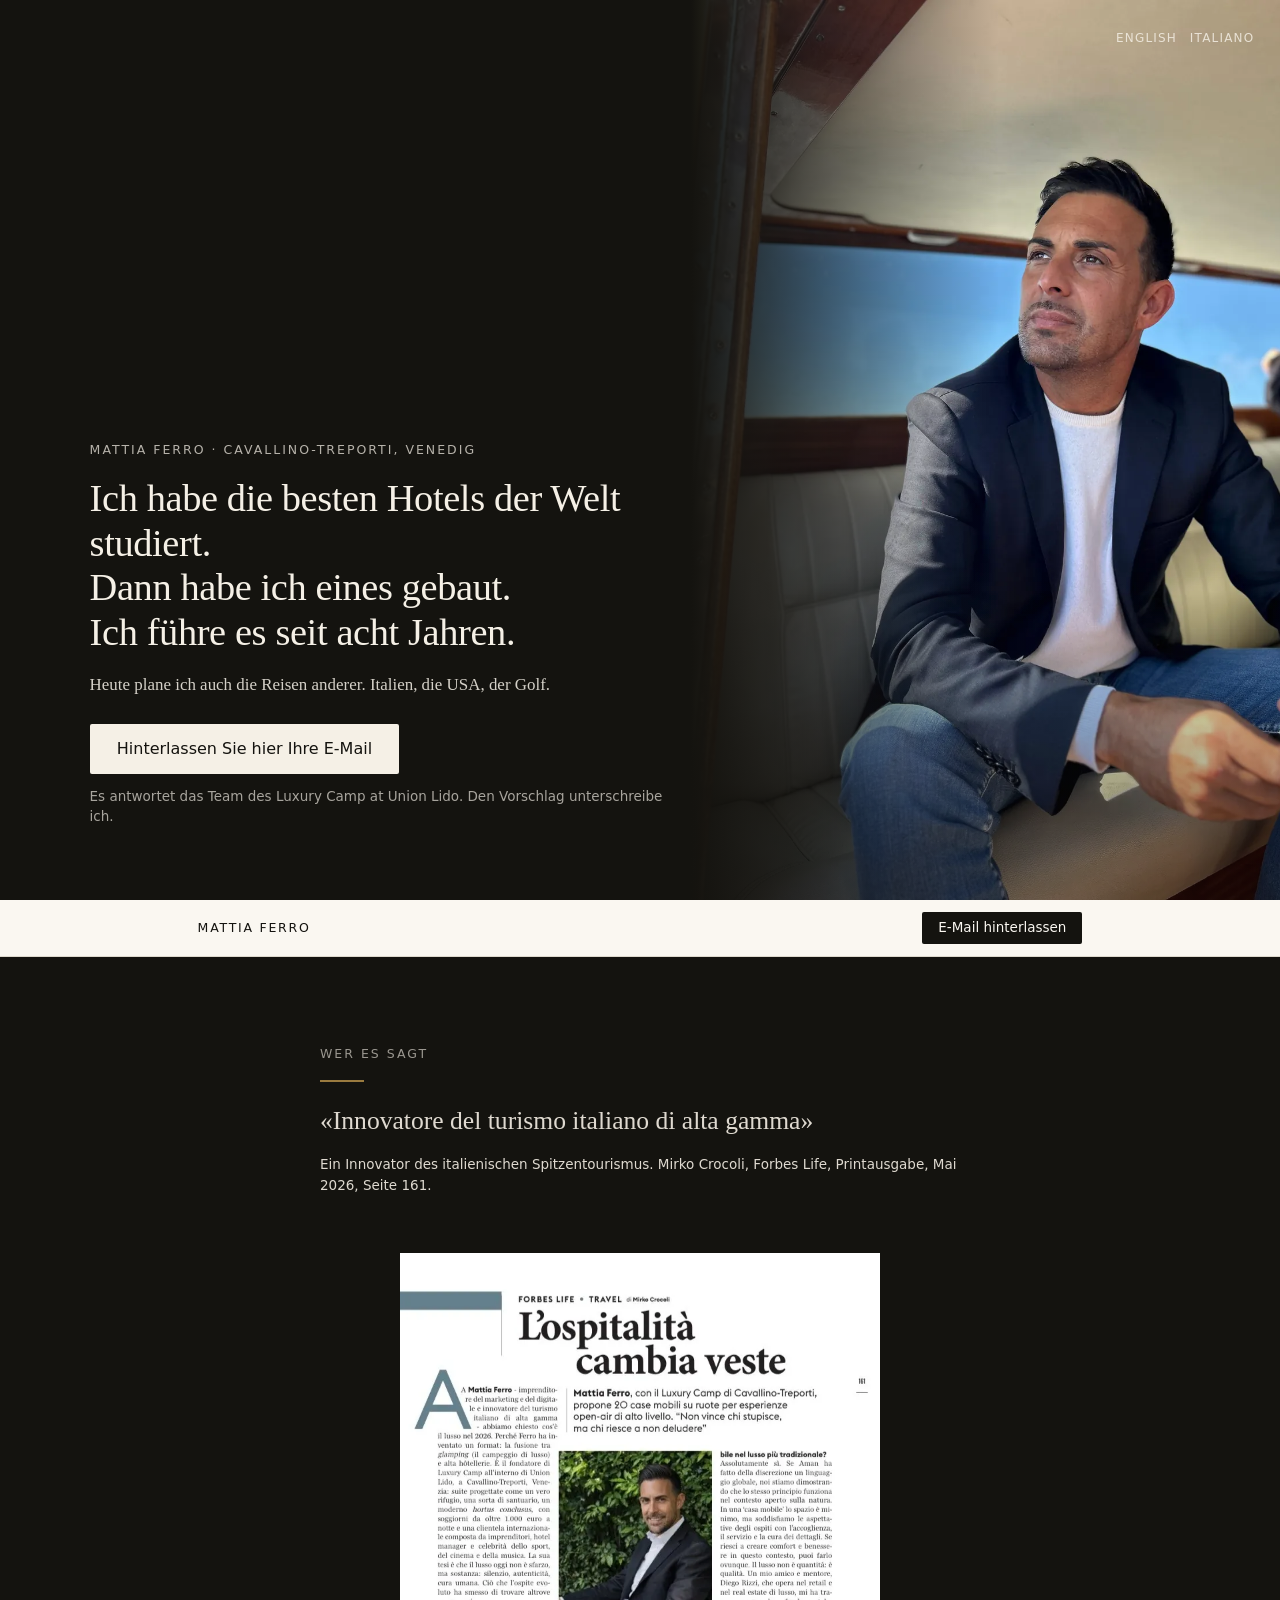
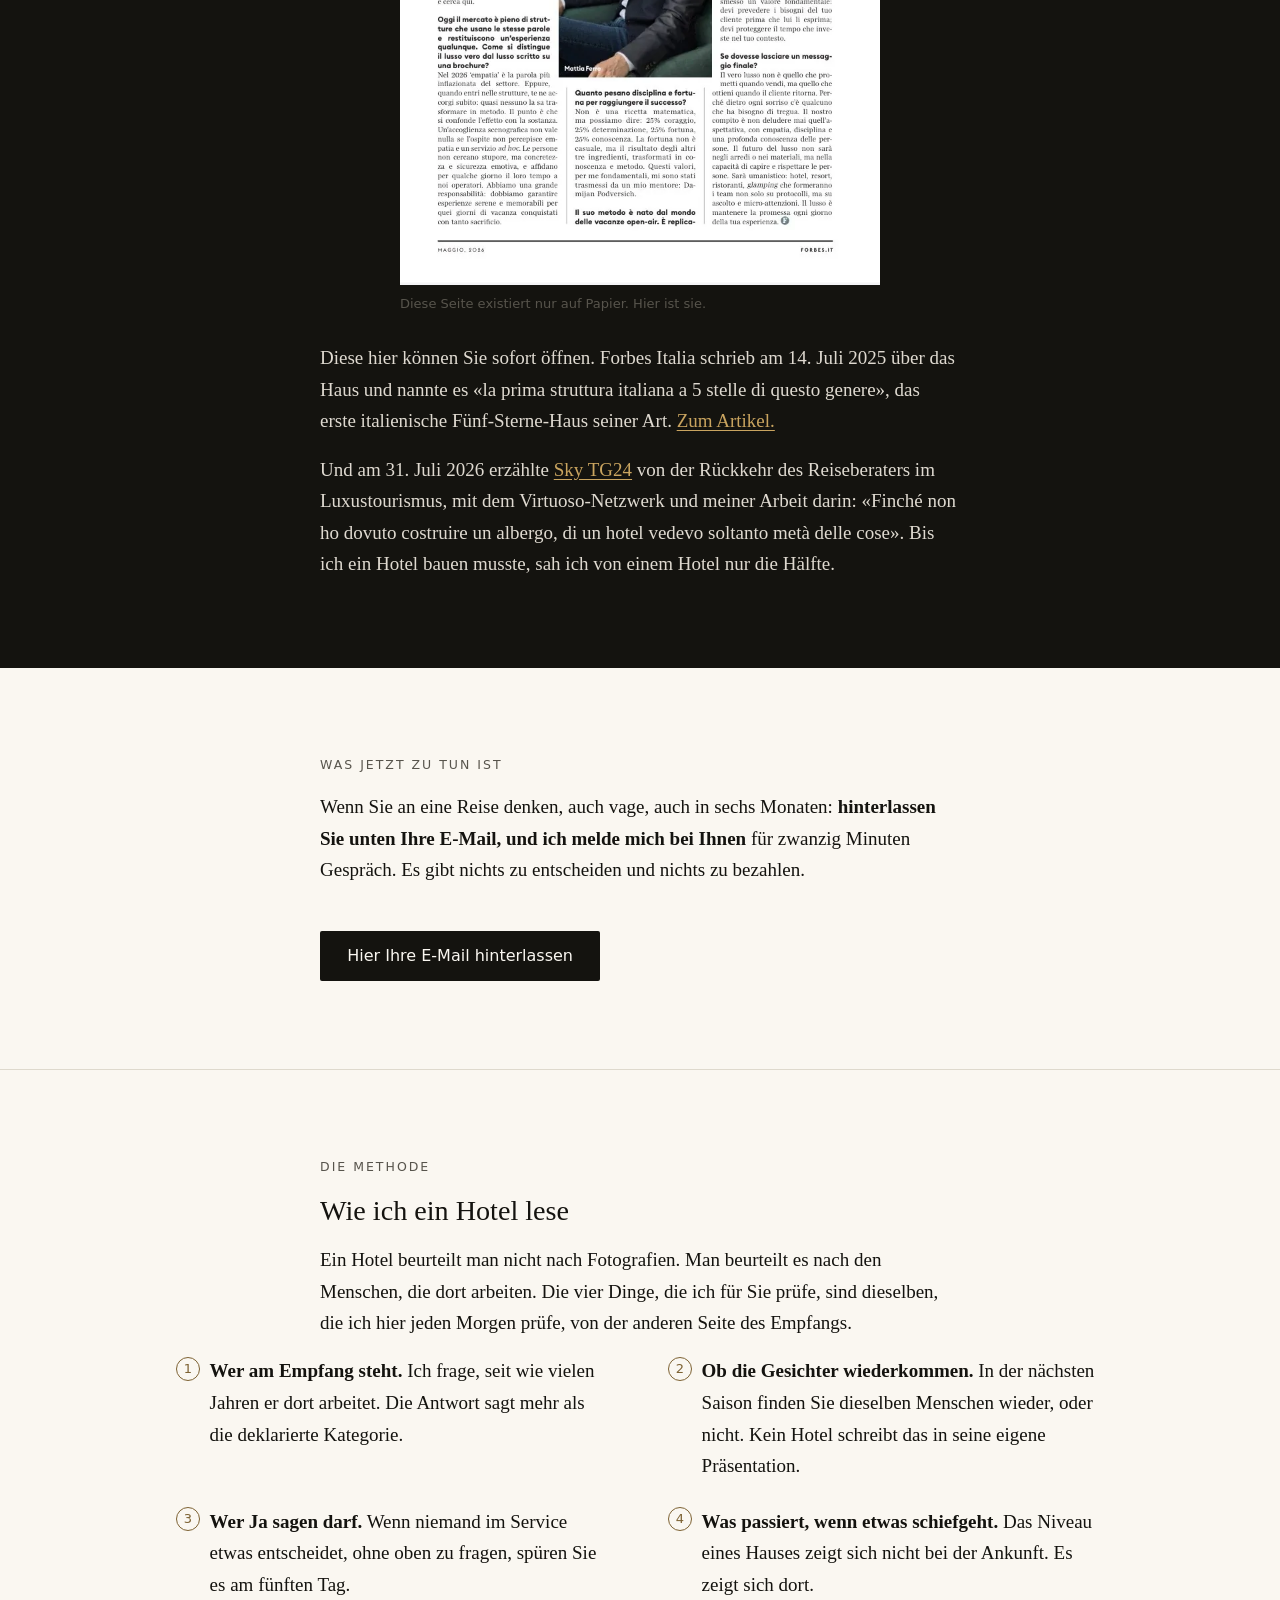
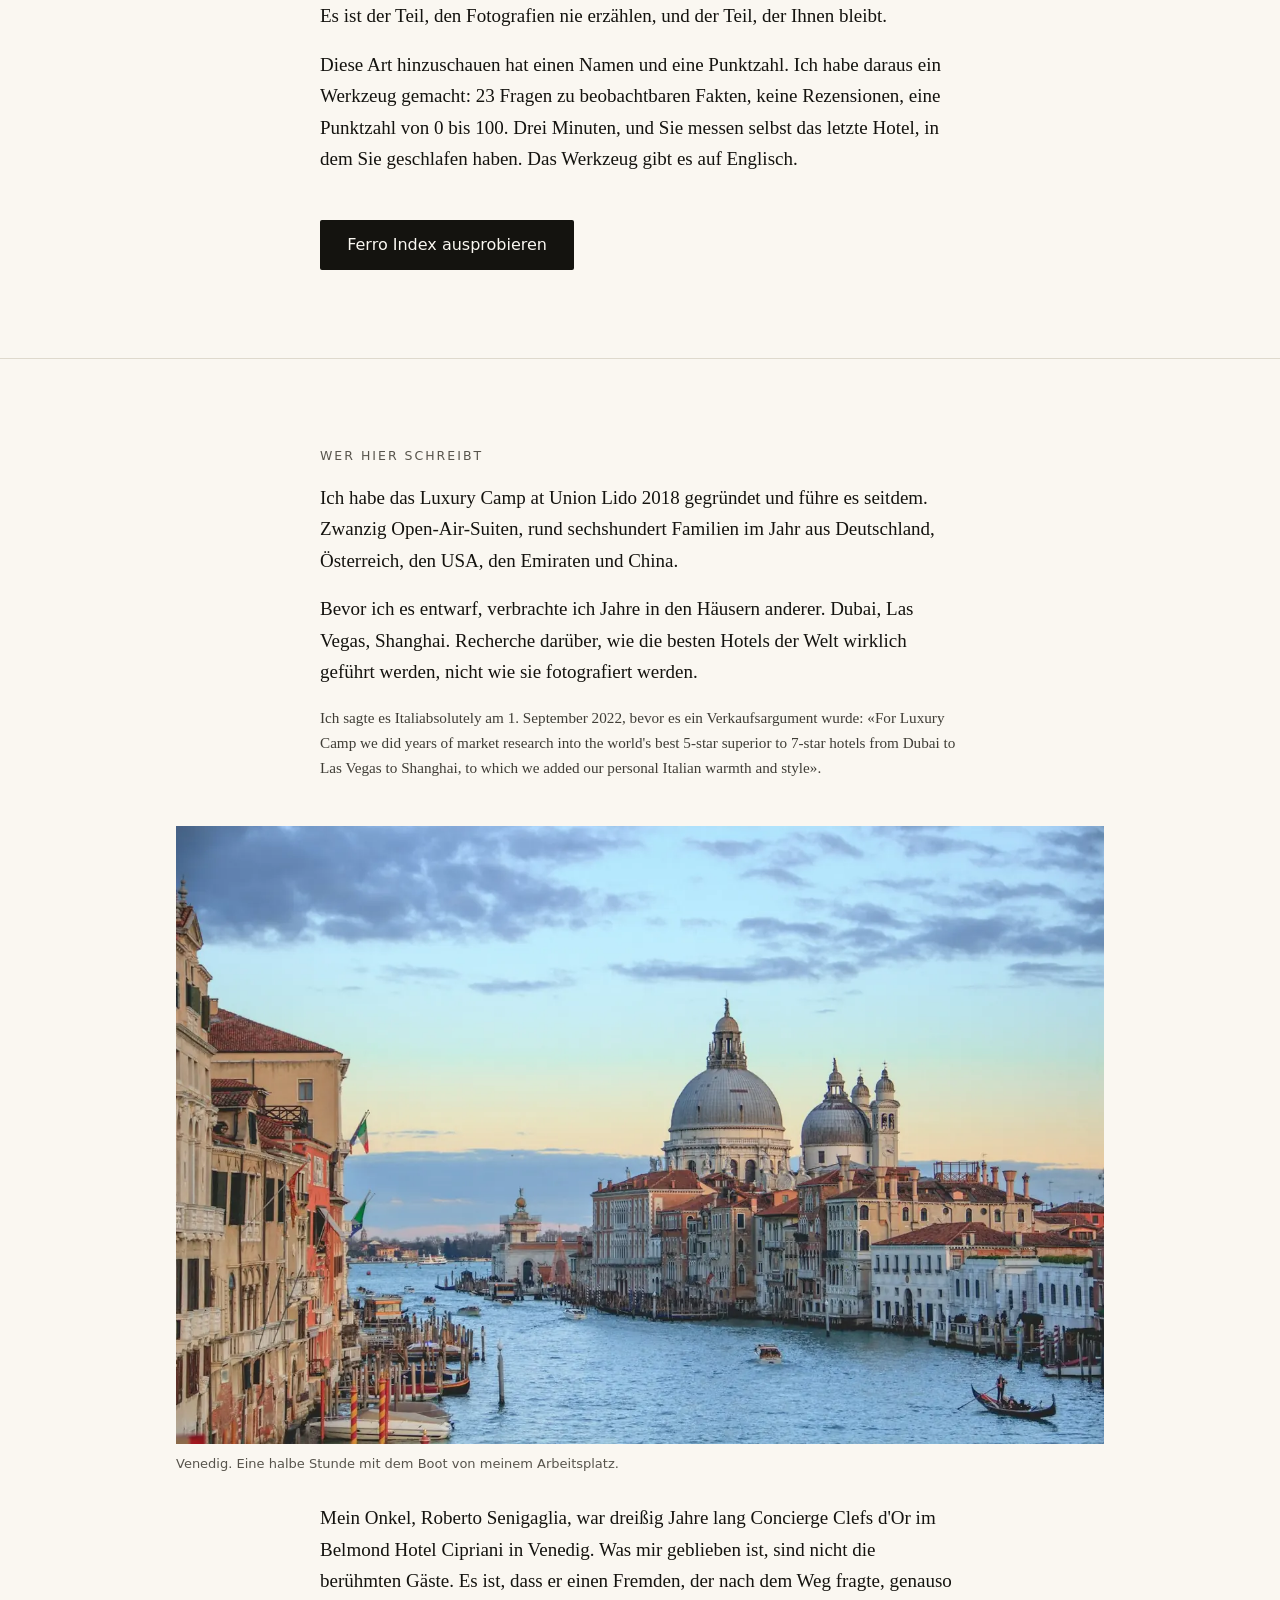
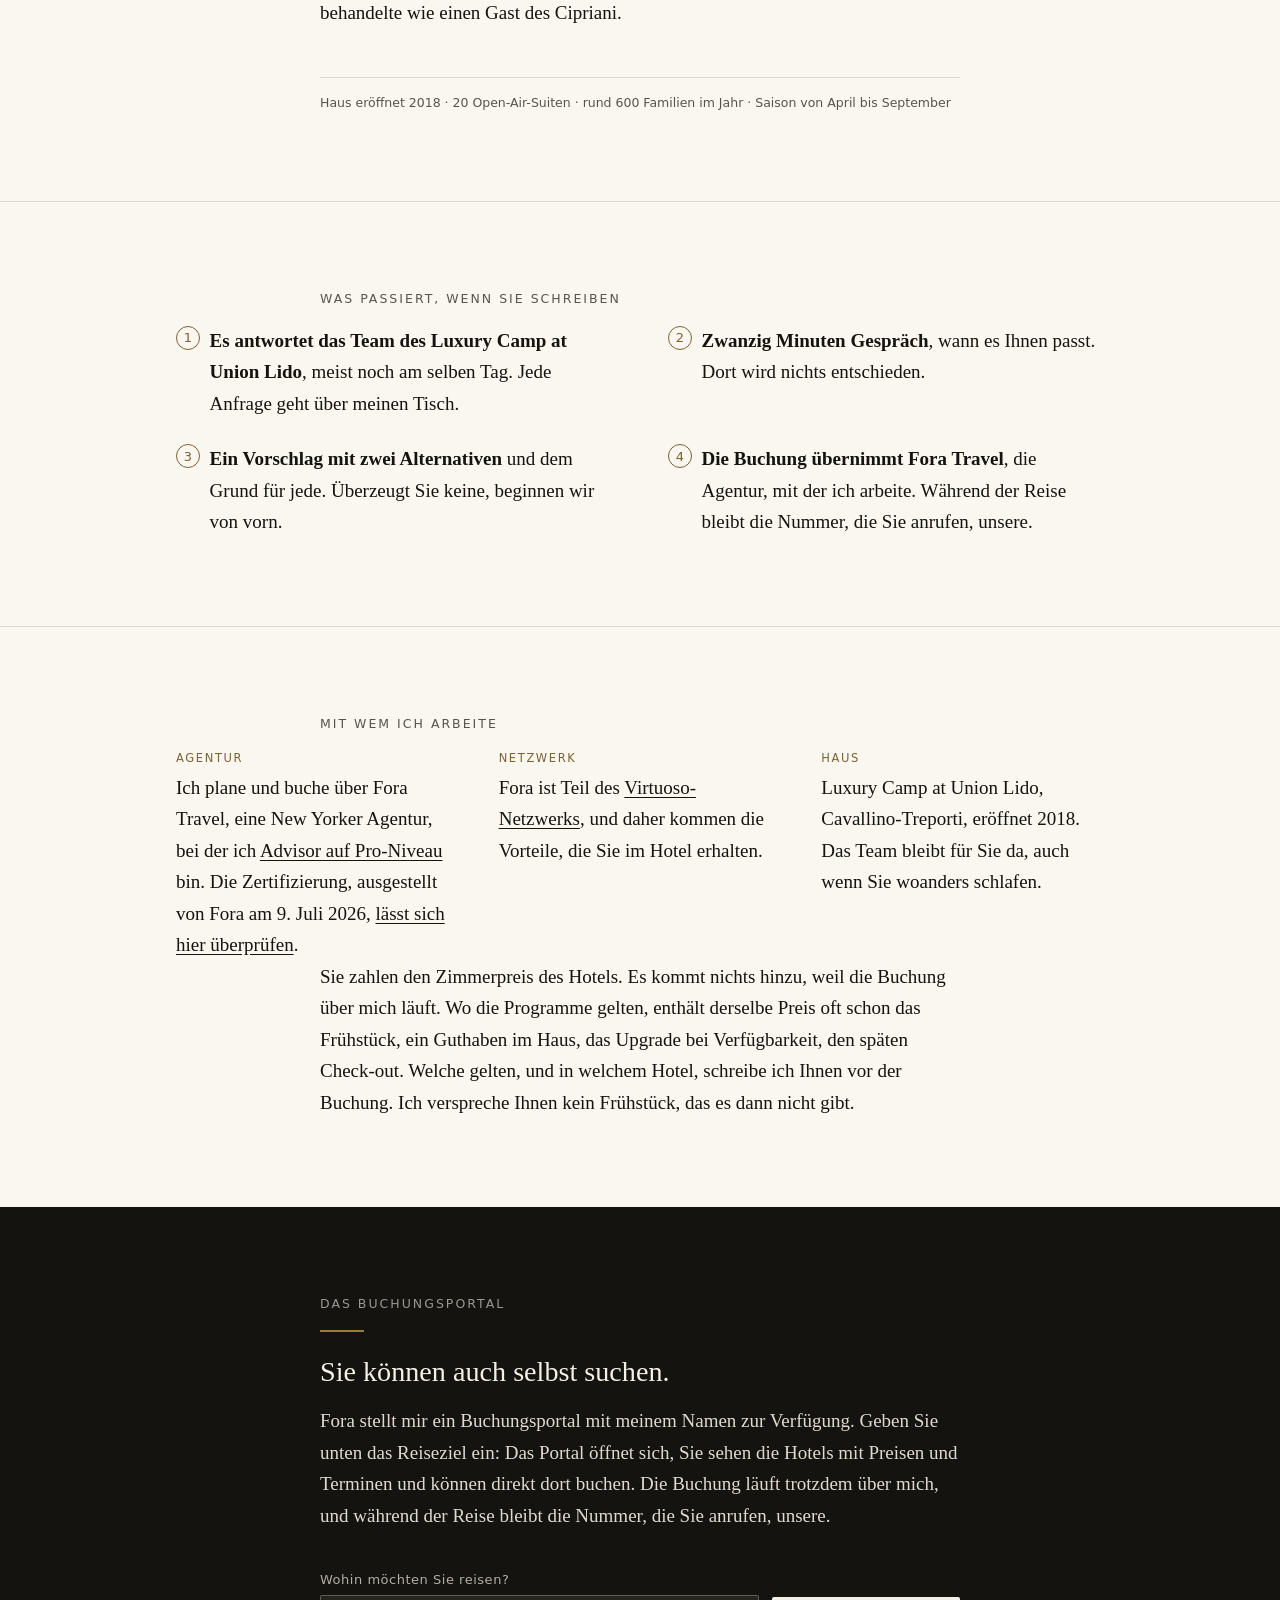
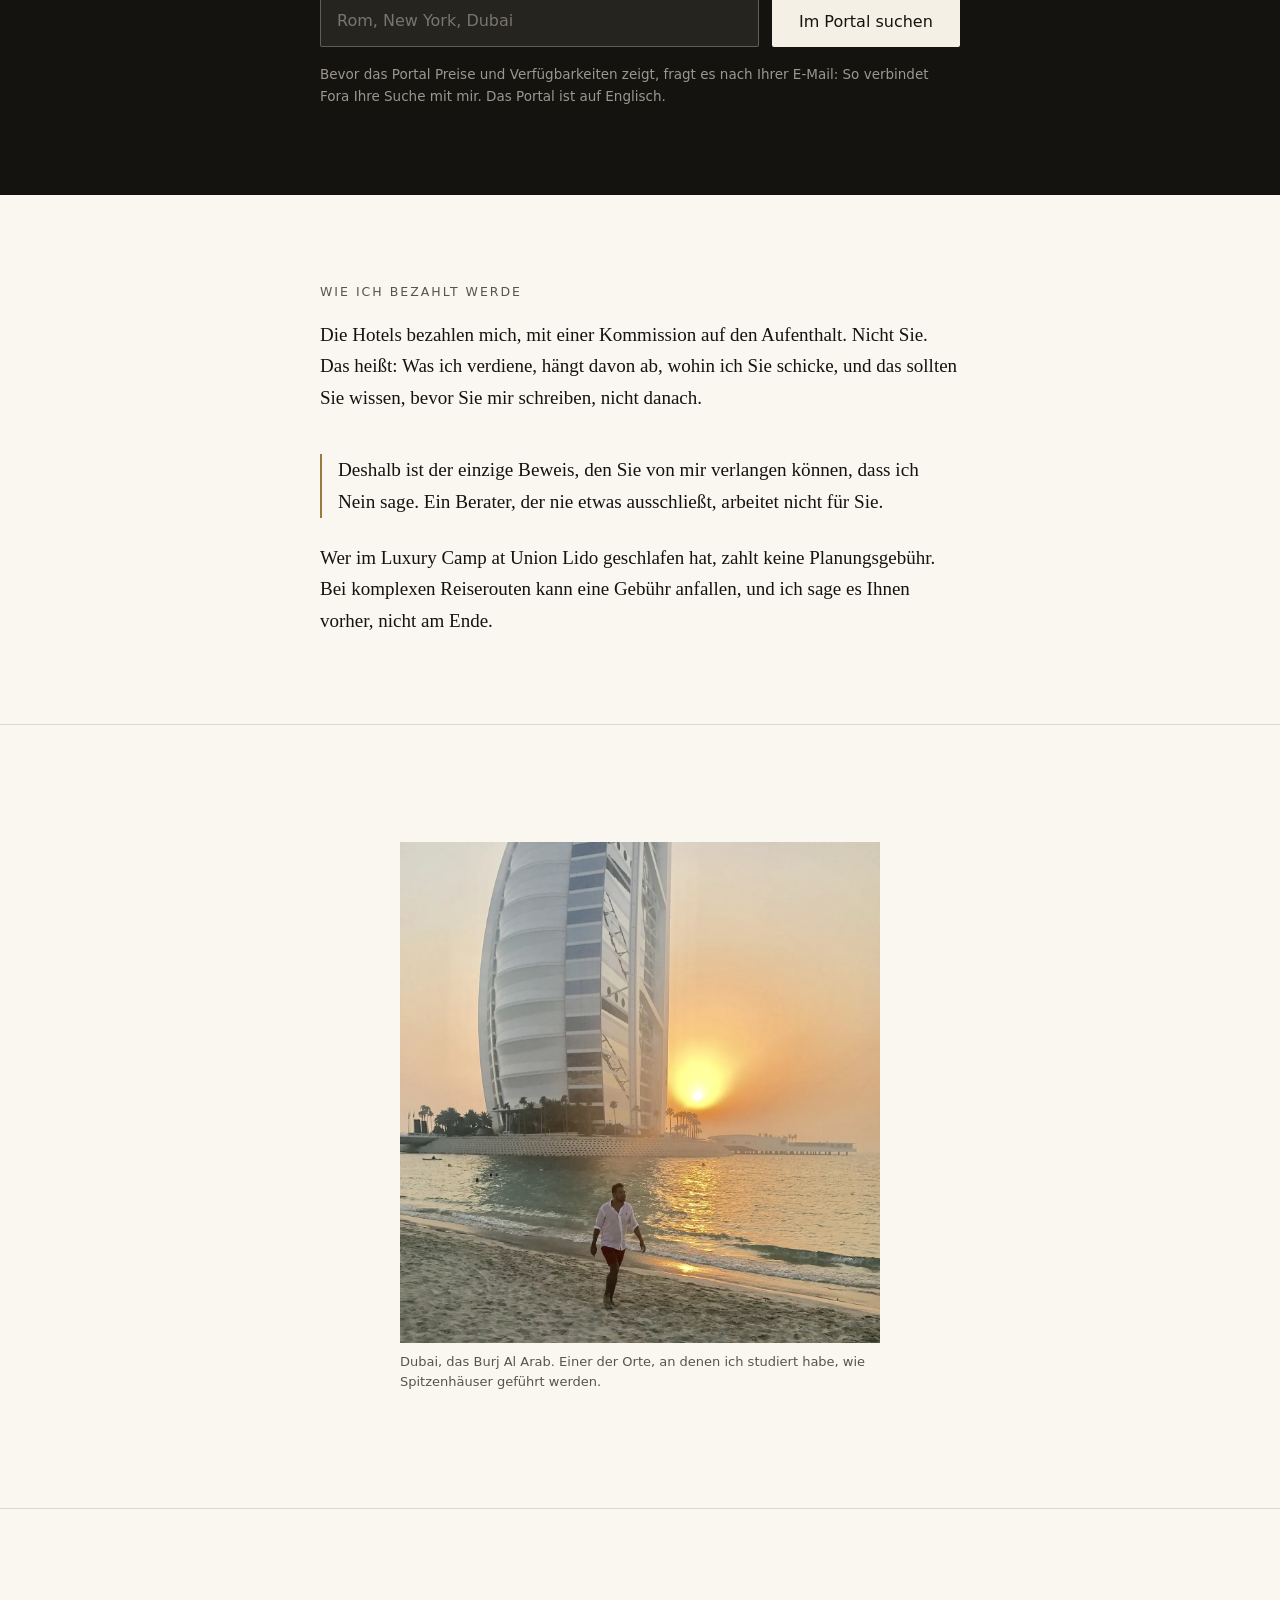
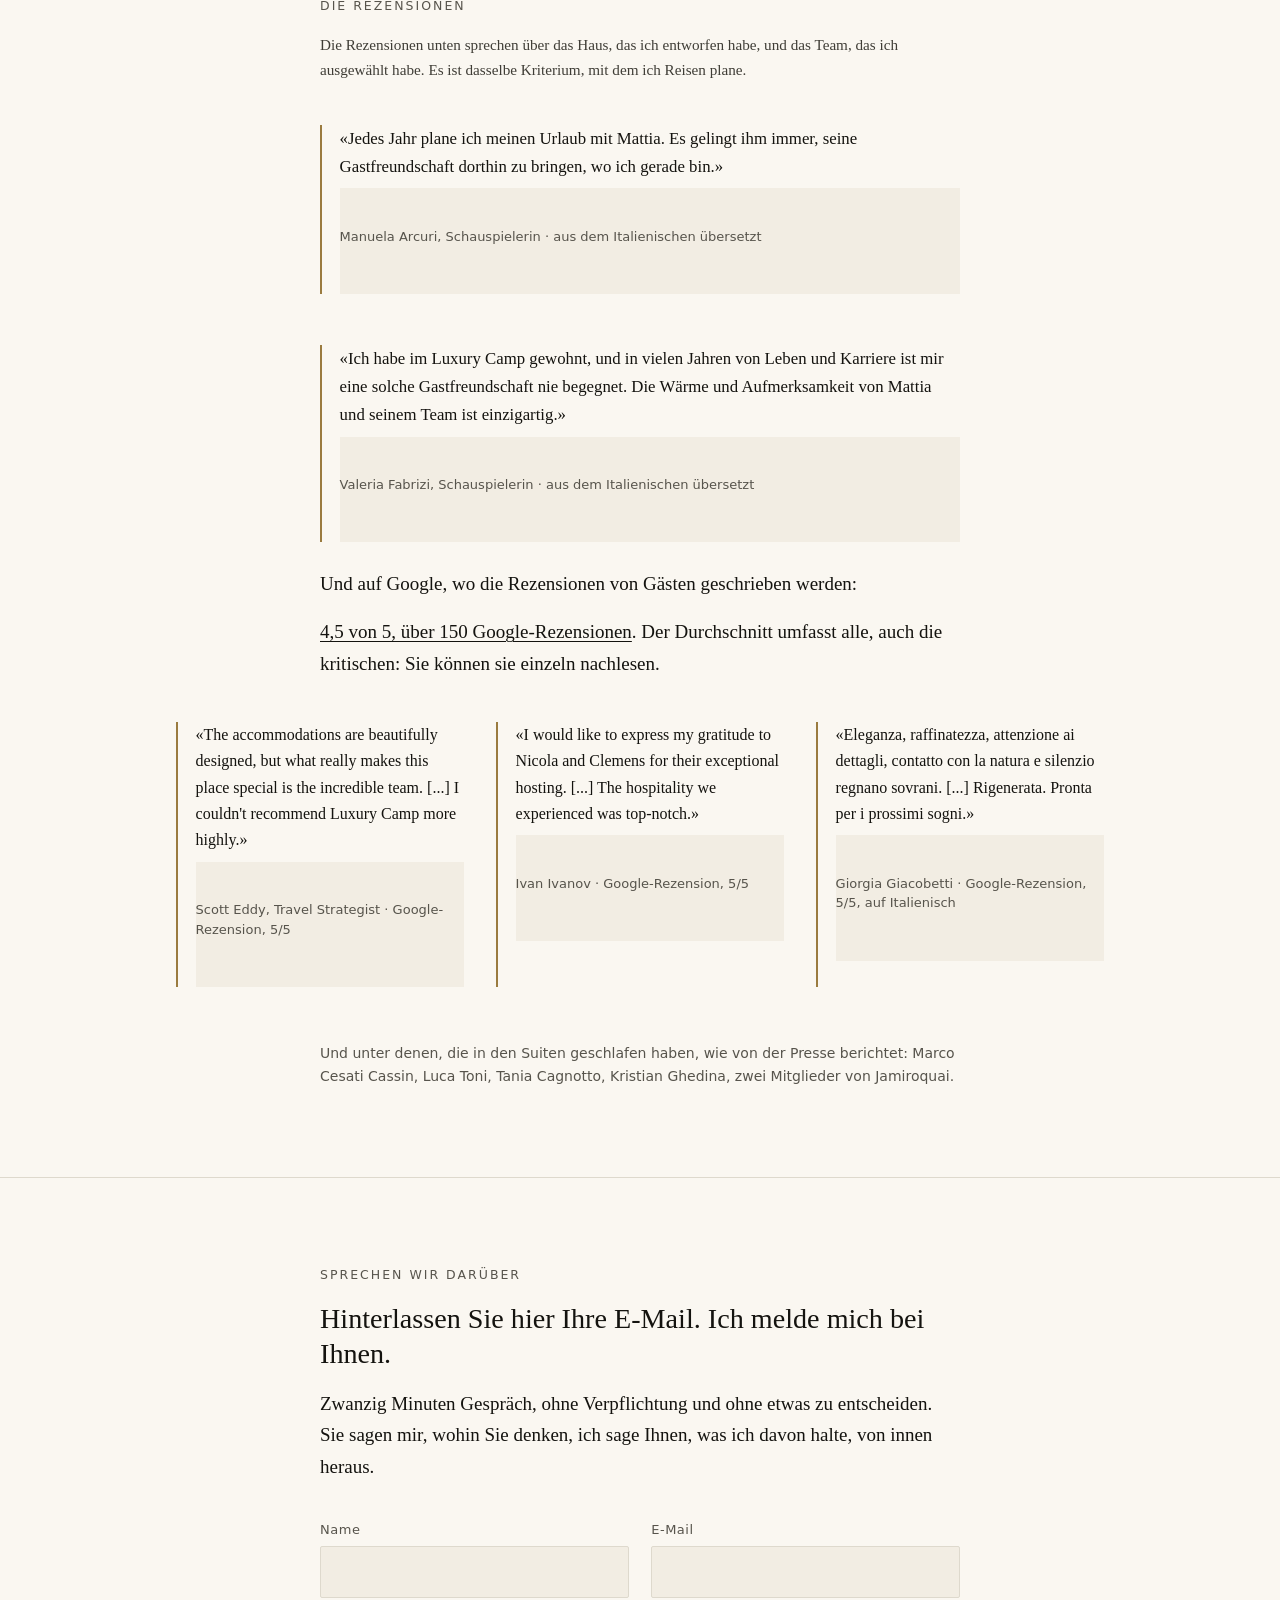
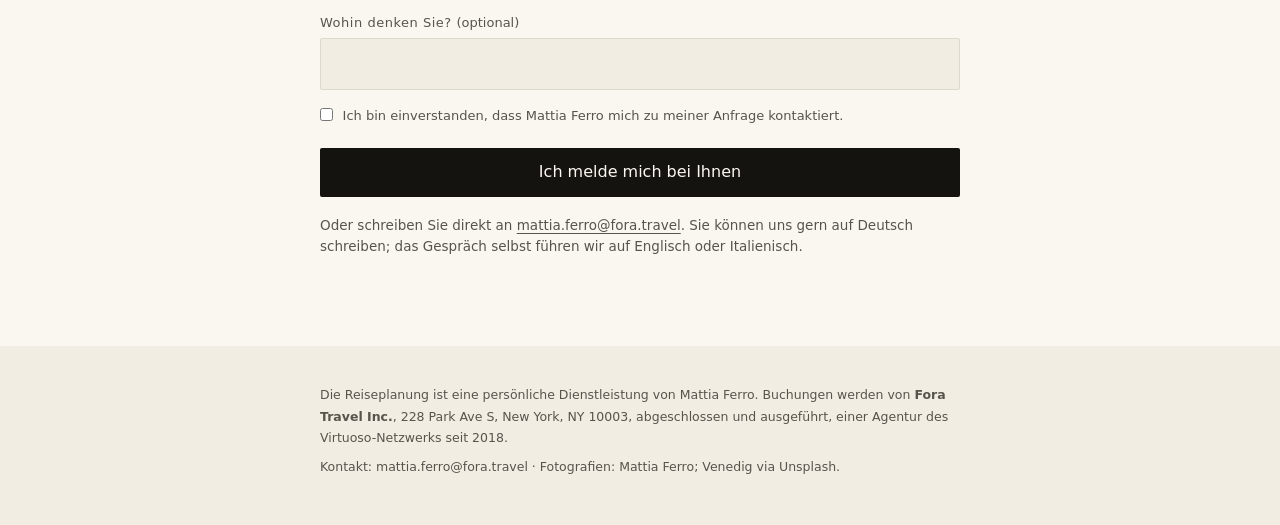
==== commit e100c3bc: "Layout desktop a tre binari, barra CTA fissa, reveal allo scroll, pulsante Ferro Index, fix QA Co-Au" ====
--- a/de/index.html
+++ b/de/index.html
@@ -21,7 +21,7 @@
 :root{
   --ink:#14130f; --ink-2:#3f3d36; --soft:#57544c; --line:#ded9cd;
   --bg:#faf7f1; --bg-2:#f2ede3; --dark:#14130f; --ivory:#f5f0e6; --brass:#9a7b3f; --brass-text:#7d6233; --brass-dark:#c9a45f;
-  --w:38rem;
+  --w:38rem; --wl:58rem; --nav-h:3.25rem;
 }
 @media (prefers-color-scheme:dark){
   :root{--ink:#efece4; --ink-2:#cfcbc1; --soft:#98948a; --line:#2f2d28;
@@ -129,6 +129,29 @@
 .band .note{color:rgba(245,240,230,.6)}
 .searchrow{display:flex;flex-direction:column}
 .searchrow label{margin-bottom:0}
+
+/* barra fissa */
+.topbar{position:sticky;top:0;z-index:50;background:var(--bg);border-bottom:1px solid var(--line)}
+@supports ((-webkit-backdrop-filter:blur(10px)) or (backdrop-filter:blur(10px))){
+  .topbar{background:color-mix(in srgb,var(--bg) 92%,transparent);
+    -webkit-backdrop-filter:blur(10px);backdrop-filter:blur(10px)}
+}
+.topbar-in{max-width:var(--wl);margin:0 auto;height:var(--nav-h);display:flex;
+  align-items:center;justify-content:space-between;gap:1rem;
+  padding:0 max(1.35rem,env(safe-area-inset-right)) 0 max(1.35rem,env(safe-area-inset-left))}
+.topbar-nome{font:500 12.5px/1 system-ui,sans-serif;letter-spacing:.14em;
+  text-transform:uppercase;color:var(--ink);text-decoration:none;white-space:nowrap;padding:1rem 0}
+.topbar .cta{background:var(--ink);color:var(--bg);padding:.55rem 1rem;font-size:13.5px;white-space:nowrap}
+[id]{scroll-margin-top:calc(var(--nav-h) + .75rem)}
+
+/* comparsa allo scorrimento */
+@media (prefers-reduced-motion:no-preference){
+  html{scroll-behavior:smooth}
+  html.js [data-reveal]{opacity:0;transform:translateY(12px);
+    transition:opacity .5s ease-out,transform .5s ease-out}
+  html.js [data-reveal].vista{opacity:1;transform:none}
+}
+@media print{[data-reveal]{opacity:1!important;transform:none!important}}
 .rev{margin:1.6rem 0;border-left:2px solid var(--brass);padding-left:1.1rem}
 .rev p{font-size:1.05rem;line-height:1.65;margin-bottom:.5rem}
 .rev footer{font:400 13px/1.5 system-ui,sans-serif;color:var(--soft)}
@@ -151,6 +174,34 @@
   .searchrow label{flex:1}
   .form .searchrow .cta{width:auto;margin-top:0;white-space:nowrap}
 }
+
+@media (min-width:64rem){
+  :root{--nav-h:3.5rem}
+  body{font-size:19px;line-height:1.66}
+  .sec,.band{padding:5.5rem 0}
+  .kicker{font-size:12.5px}
+  h1{font-size:clamp(2.4rem,3vw,3.1rem)}
+  h2{font-size:clamp(1.7rem,2.2vw,2.1rem)}
+  .quote{font-size:clamp(1.6rem,2vw,2rem)}
+  .pull{font-size:1.2rem}
+  .hero-in h1{max-width:34rem}
+  .wrap{max-width:none;display:grid;grid-template-columns:1fr min(40rem,100%) 1fr;padding:0 2rem}
+  .wrap>*{grid-column:2}
+  .wrap>figure,.wrap>.steps,.wrap>.griglia,.wrap>.rev3{
+    grid-column:1/-1;width:min(var(--wl),100%);justify-self:center}
+  .wrap>figure.ritratto{grid-column:2;width:100%;max-width:30rem}
+  .wrap>.steps{display:grid;grid-template-columns:1fr 1fr;gap:1.5rem 3.5rem}
+  .steps li{margin-bottom:0}
+  .wrap>.griglia{display:grid;grid-template-columns:repeat(3,1fr);gap:2.5rem}
+  .griglia .blk{margin-bottom:0}
+  .wrap>.rev3{display:grid;grid-template-columns:repeat(3,1fr);gap:2rem;margin:1.6rem 0}
+  .rev3 .rev{margin:0}
+  .rev3 .rev p{font-size:1rem}
+  #contatto .form{display:grid;grid-template-columns:1fr 1fr;column-gap:1.4rem}
+  #contatto .form>*{grid-column:1/-1}
+  #contatto .form>label:nth-of-type(1){grid-column:1}
+  #contatto .form>label:nth-of-type(2){grid-column:2}
+}
 </style>
 </head>
 <body>
@@ -158,7 +209,7 @@
 <header class="hero">
   <picture><source srcset="/assets/hero.webp" type="image/webp"><img class="hero-img" src="/assets/hero.jpg" width="1170" height="1560" fetchpriority="high" alt="Mattia Ferro auf einem Wassertaxi in der Lagune von Venedig."></picture>
   <div class="hero-shade"></div>
-  <nav class="lang"><a href="/en/" hreflang="en">English</a> <a href="/" hreflang="it">Italiano</a></nav>
+  <nav class="lang" aria-label="Sprache"><a href="/en/" hreflang="en">English</a> <a href="/" hreflang="it">Italiano</a></nav>
   <div class="hero-in">
     <p class="kicker">Mattia Ferro · Cavallino-Treporti, Venedig</p>
     <h1><span>Ich habe die besten Hotels der Welt studiert.</span><span>Dann habe ich eines gebaut.</span><span>Ich führe es seit acht Jahren.</span></h1>
@@ -168,13 +219,20 @@
   </div>
 </header>
 
+<nav class="topbar" aria-label="Navigation">
+  <div class="topbar-in">
+    <a class="topbar-nome" href="#">Mattia Ferro</a>
+    <a class="cta" href="#contatto">E-Mail hinterlassen</a>
+  </div>
+</nav>
+
 <section class="band">
   <div class="wrap">
     <p class="kicker">Wer es sagt</p>
     <hr class="rule-brass">
     <p class="quote">«Innovatore del turismo italiano di alta gamma»</p>
     <p class="attrib">Ein Innovator des italienischen Spitzentourismus. Mirko Crocoli, Forbes Life, Printausgabe, Mai 2026, Seite 161.</p>
-    <figure>
+    <figure class="ritratto">
       <picture><source srcset="/assets/forbes-161.webp" type="image/webp"><img src="/assets/forbes-161.jpg" width="720" height="947" loading="lazy" alt="Seite 161 von Forbes Life, Mai 2026, mit dem Interview mit Mattia Ferro von Mirko Crocoli."></picture>
       <figcaption>Diese Seite existiert nur auf Papier. Hier ist sie.</figcaption>
     </figure>
@@ -203,7 +261,8 @@
       <li><strong>Was passiert, wenn etwas schiefgeht.</strong> Das Niveau eines Hauses zeigt sich nicht bei der Ankunft. Es zeigt sich dort.</li>
     </ol>
     <p>Es ist der Teil, den Fotografien nie erzählen, und der Teil, der Ihnen bleibt.</p>
-    <p class="cta-row"><a class="cta" href="#contatto">Hier Ihre E-Mail hinterlassen</a></p>
+    <p>Diese Art hinzuschauen hat einen Namen und eine Punktzahl. Ich habe daraus ein Werkzeug gemacht: 23 Fragen zu beobachtbaren Fakten, keine Rezensionen, eine Punktzahl von 0 bis 100. Drei Minuten, und Sie messen selbst das letzte Hotel, in dem Sie geschlafen haben. Das Werkzeug gibt es auf Englisch.</p>
+    <p class="cta-row"><a class="cta" href="https://index.mattiaferro.com/en/">Ferro Index ausprobieren</a></p>
   </div>
 </section>
 
@@ -237,6 +296,7 @@
 <section class="sec">
   <div class="wrap">
     <p class="kicker">Mit wem ich arbeite</p>
+    <div class="griglia">
     <div class="blk">
       <p class="lbl">Agentur</p>
       <p>Ich plane und buche über Fora Travel, eine New Yorker Agentur, bei der ich <a href="https://www.foratravel.com/advisor/mattia-ferro">Advisor auf Pro-Niveau</a> bin. Die Zertifizierung, ausgestellt von Fora am 9. Juli 2026, <a href="https://www.foratravel.com/certification?credential=29319607-bedc-4e87-bd8e-bbac78a36589">lässt sich hier überprüfen</a>.</p>
@@ -249,6 +309,7 @@
       <p class="lbl">Haus</p>
       <p>Luxury Camp at Union Lido, Cavallino-Treporti, eröffnet 2018. Das Team bleibt für Sie da, auch wenn Sie woanders schlafen.</p>
     </div>
+    </div>
     <p>Sie zahlen den Zimmerpreis des Hotels. Es kommt nichts hinzu, weil die Buchung über mich läuft. Wo die Programme gelten, enthält derselbe Preis oft schon das Frühstück, ein Guthaben im Haus, das Upgrade bei Verfügbarkeit, den späten Check-out. Welche gelten, und in welchem Hotel, schreibe ich Ihnen vor der Buchung. Ich verspreche Ihnen kein Frühstück, das es dann nicht gibt.</p>
   </div>
 </section>
@@ -280,7 +341,7 @@
 
 <section class="sec">
   <div class="wrap">
-    <figure>
+    <figure class="ritratto">
       <picture><source srcset="/assets/dubai.webp" type="image/webp"><img src="/assets/dubai.jpg" width="1400" height="1460" loading="lazy" alt="Mattia Ferro am Strand vor dem Burj Al Arab in Dubai, bei Sonnenuntergang."></picture>
       <figcaption>Dubai, das Burj Al Arab. Einer der Orte, an denen ich studiert habe, wie Spitzenhäuser geführt werden.</figcaption>
     </figure>
@@ -301,6 +362,7 @@
     </blockquote>
     <p>Und auf Google, wo die Rezensionen von Gästen geschrieben werden:</p>
     <p><a href="https://www.google.com/maps/place/Luxury+Camp+at+Union+Lido/">4,5 von 5, über 150 Google-Rezensionen</a>. Der Durchschnitt umfasst alle, auch die kritischen: Sie können sie einzeln nachlesen.</p>
+    <div class="rev3">
     <blockquote class="rev">
       <p>«The accommodations are beautifully designed, but what really makes this place special is the incredible team. [...] I couldn't recommend Luxury Camp more highly.»</p>
       <footer>Scott Eddy, Travel Strategist · Google-Rezension, 5/5</footer>
@@ -313,6 +375,7 @@
       <p>«Eleganza, raffinatezza, attenzione ai dettagli, contatto con la natura e silenzio regnano sovrani. [...] Rigenerata. Pronta per i prossimi sogni.»</p>
       <footer>Giorgia Giacobetti · Google-Rezension, 5/5, auf Italienisch</footer>
     </blockquote>
+    </div>
     <p class="nomi-riga">Und unter denen, die in den Suiten geschlafen haben, wie von der Presse berichtet: Marco Cesati Cassin, Luca Toni, Tania Cagnotto, Kristian Ghedina, zwei Mitglieder von Jamiroquai.</p>
   </div>
 </section>
@@ -329,7 +392,7 @@
       <label>Name<input type="text" name="nome" required autocomplete="name"></label>
       <label>E-Mail<input type="email" name="email" required autocomplete="email"></label>
       <label>Wohin denken Sie? <span class="opz">(optional)</span><input type="text" name="destinazione"></label>
-      <label class="check"><input type="checkbox" required> Ich bin einverstanden, dass Mattia Ferro mich zu meiner Anfrage kontaktiert.</label>
+      <label class="check"><input type="checkbox" name="consenso" value="ja" required> Ich bin einverstanden, dass Mattia Ferro mich zu meiner Anfrage kontaktiert.</label>
       <button class="cta" type="submit">Ich melde mich bei Ihnen</button>
     </form>
     <p class="note">Oder schreiben Sie direkt an <a href="mailto:mattia.ferro@fora.travel">mattia.ferro@fora.travel</a>. Sie können uns gern auf Deutsch schreiben; das Gespräch selbst führen wir auf Englisch oder Italienisch.</p>
@@ -343,5 +406,19 @@
   </div>
 </footer>
 
+<script>
+(function(){
+  if(!('IntersectionObserver' in window))return;
+  document.documentElement.classList.add('js');
+  var els=document.querySelectorAll('section.sec:not(#contatto)>.wrap');
+  var io=new IntersectionObserver(function(entries){
+    entries.forEach(function(en){
+      if(en.isIntersecting){en.target.classList.add('vista');io.unobserve(en.target)}
+    });
+  },{threshold:0,rootMargin:'0px 0px -10% 0px'});
+  els.forEach(function(el){el.setAttribute('data-reveal','');io.observe(el)});
+})();
+</script>
+
 </body>
 </html>
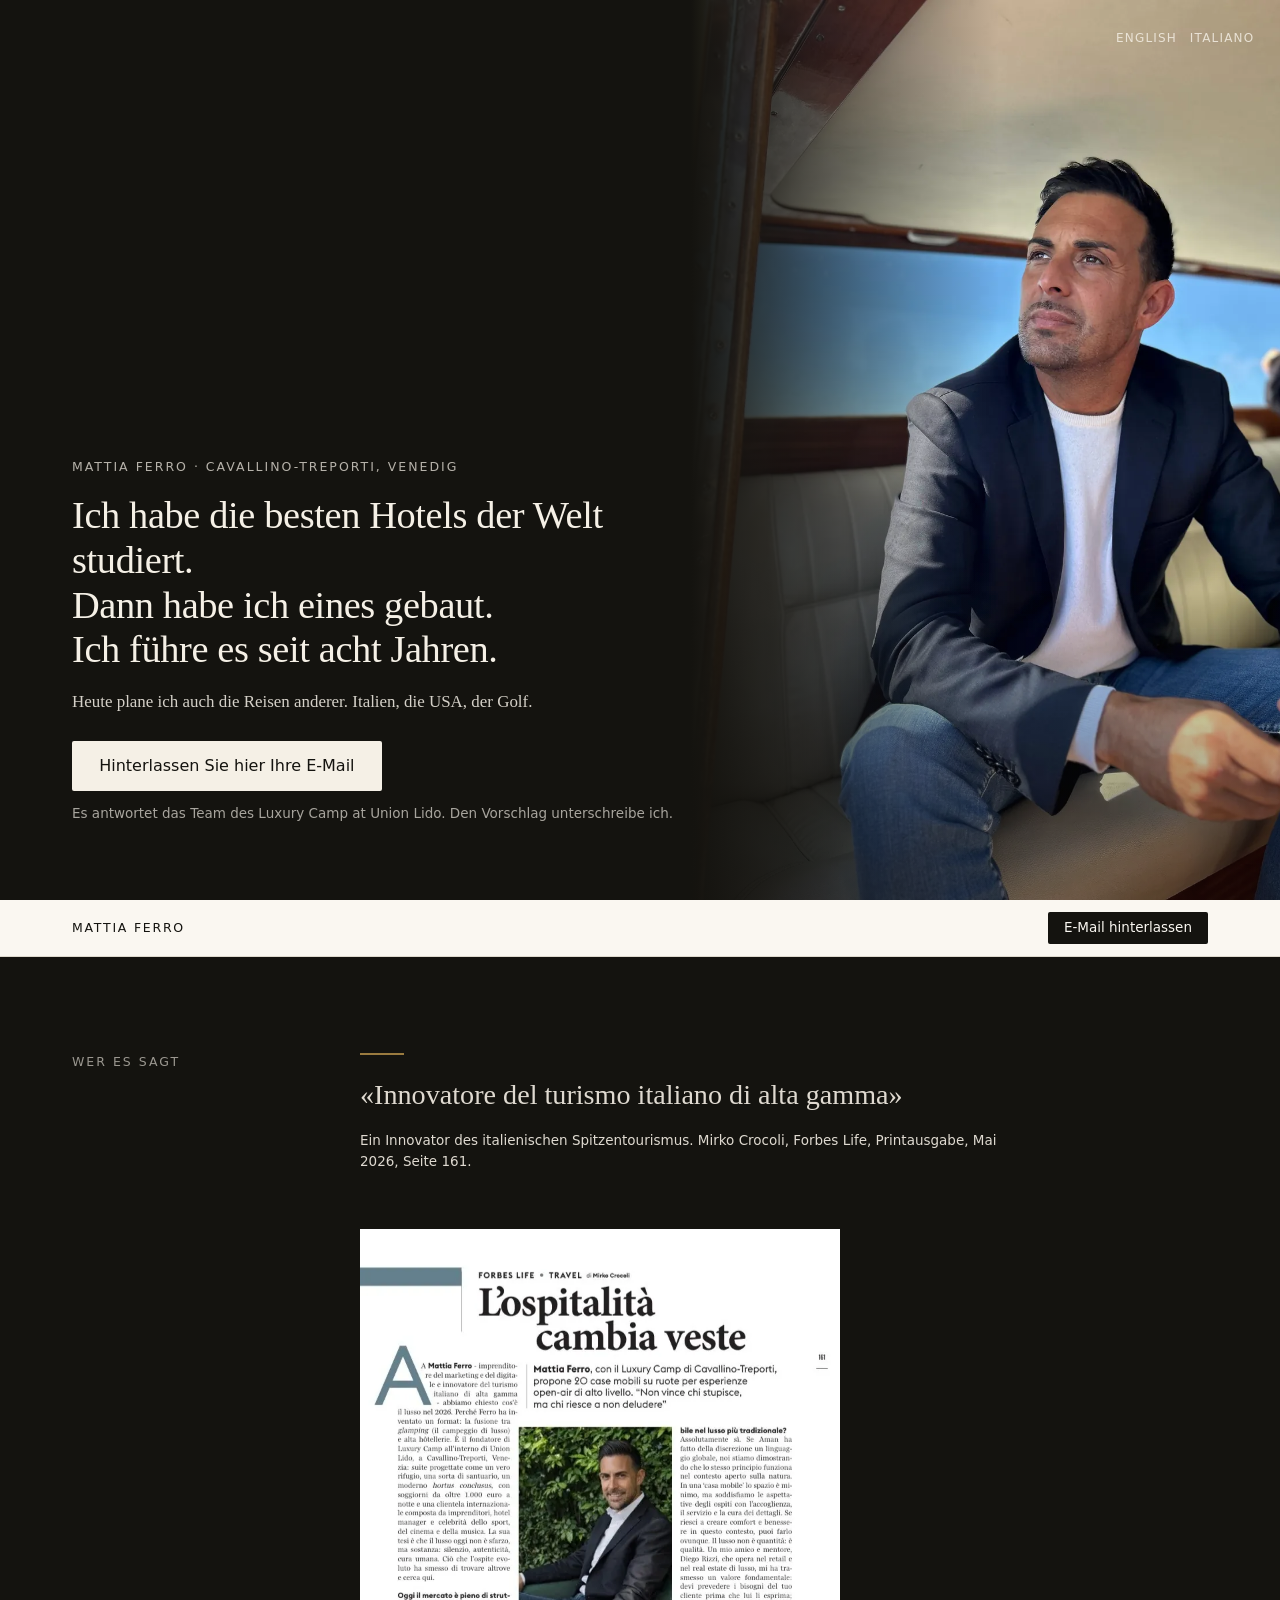
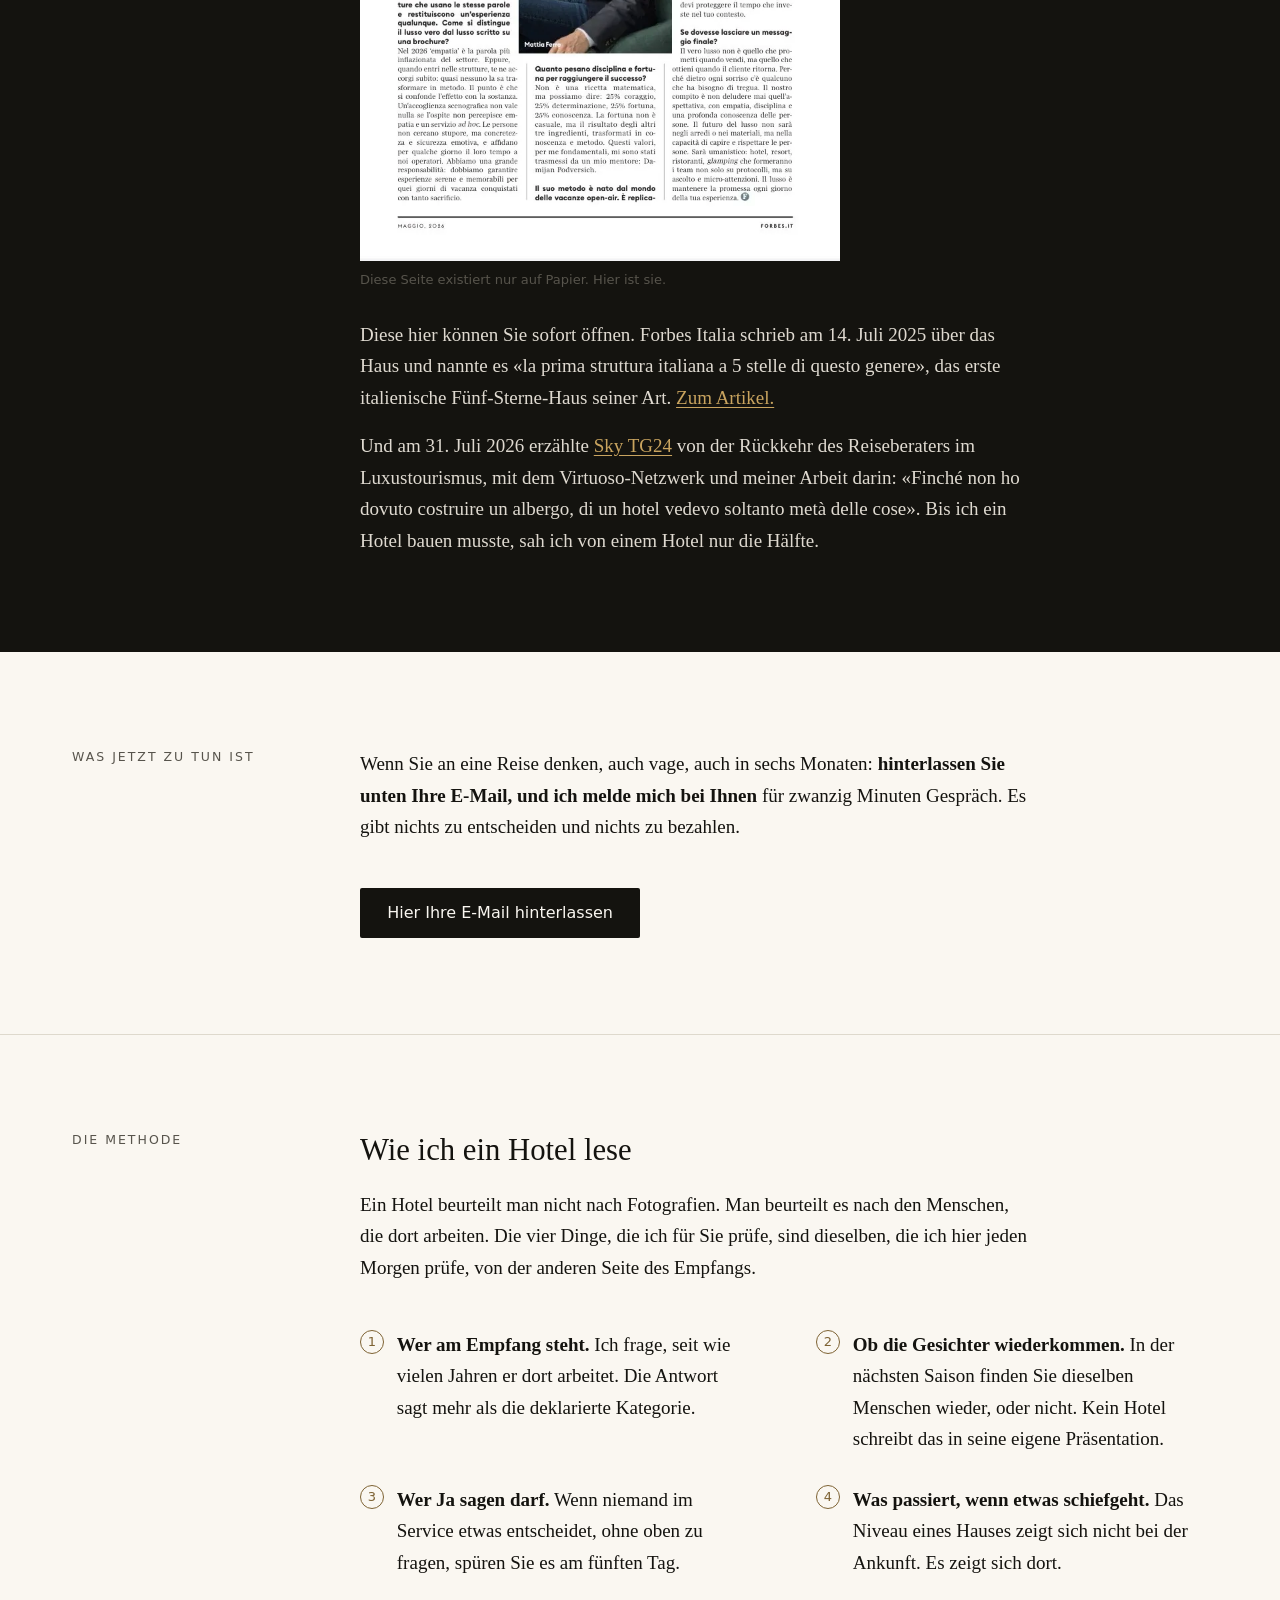
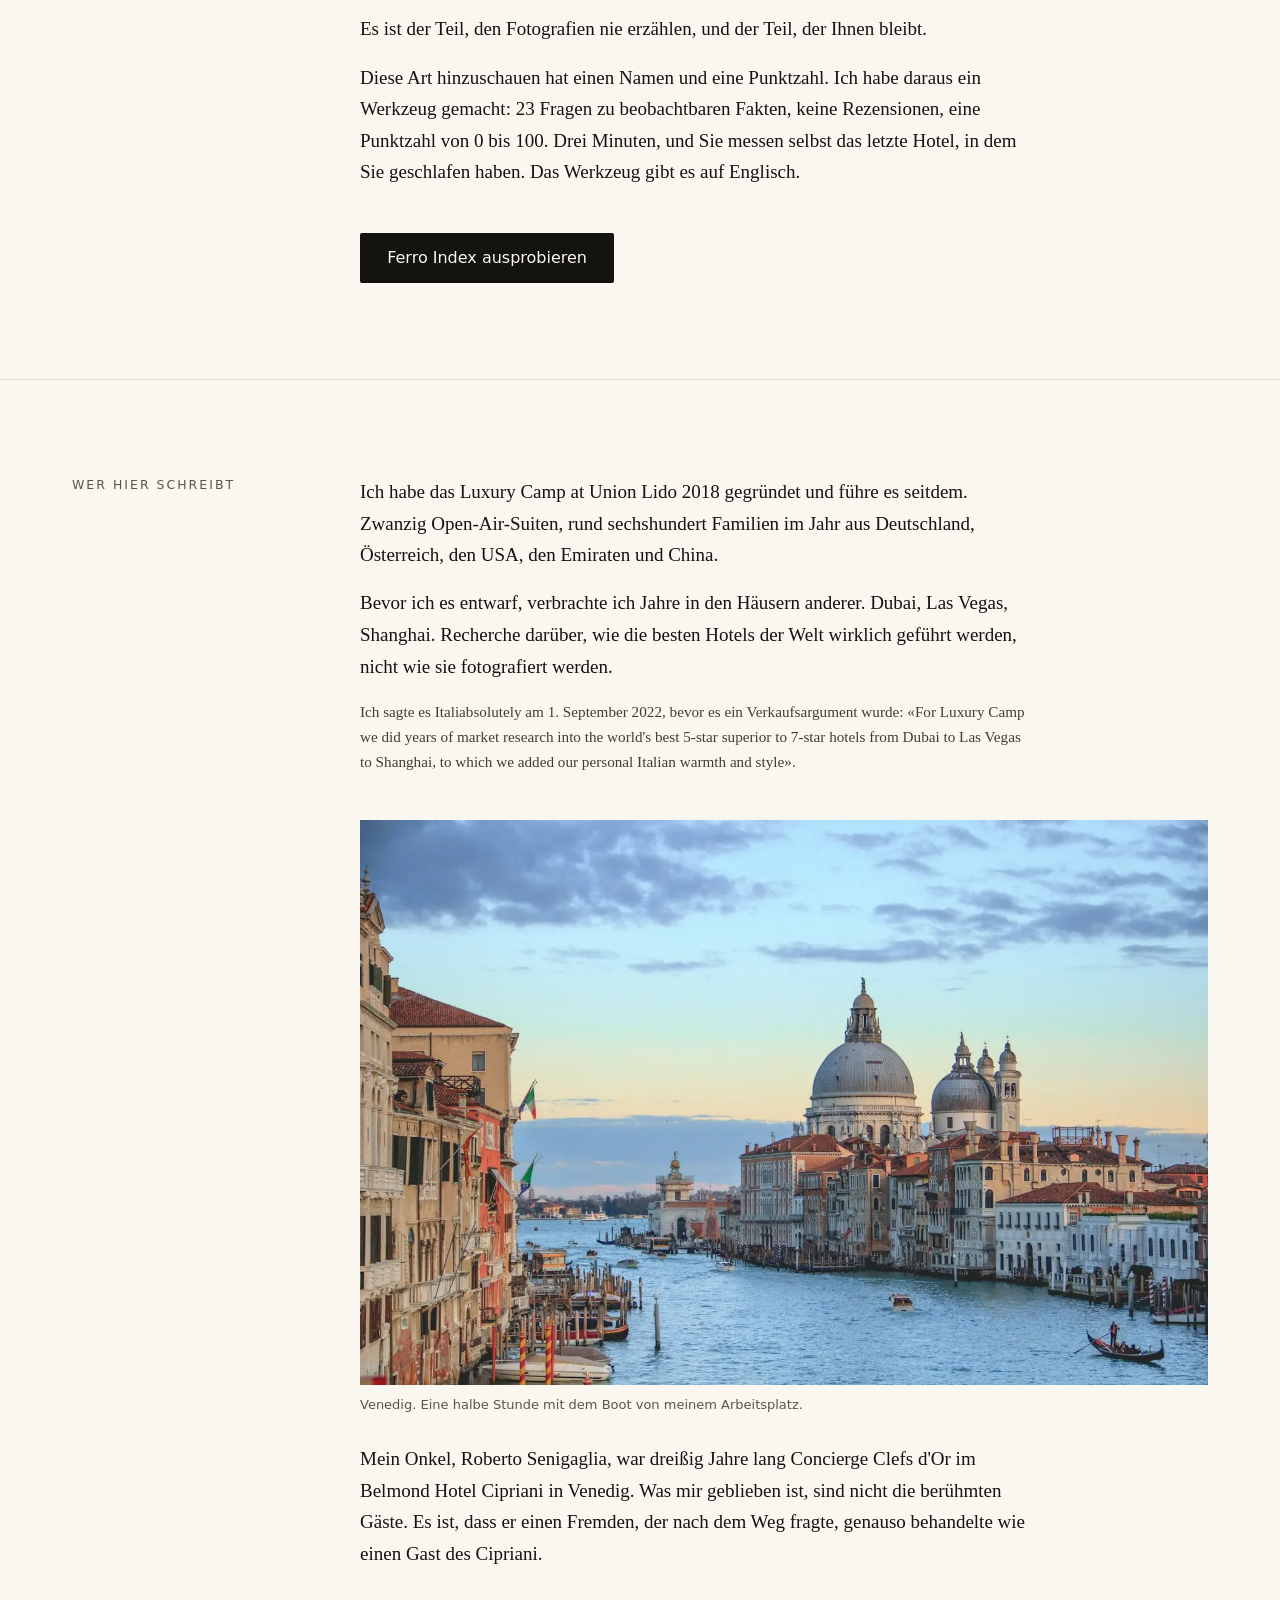
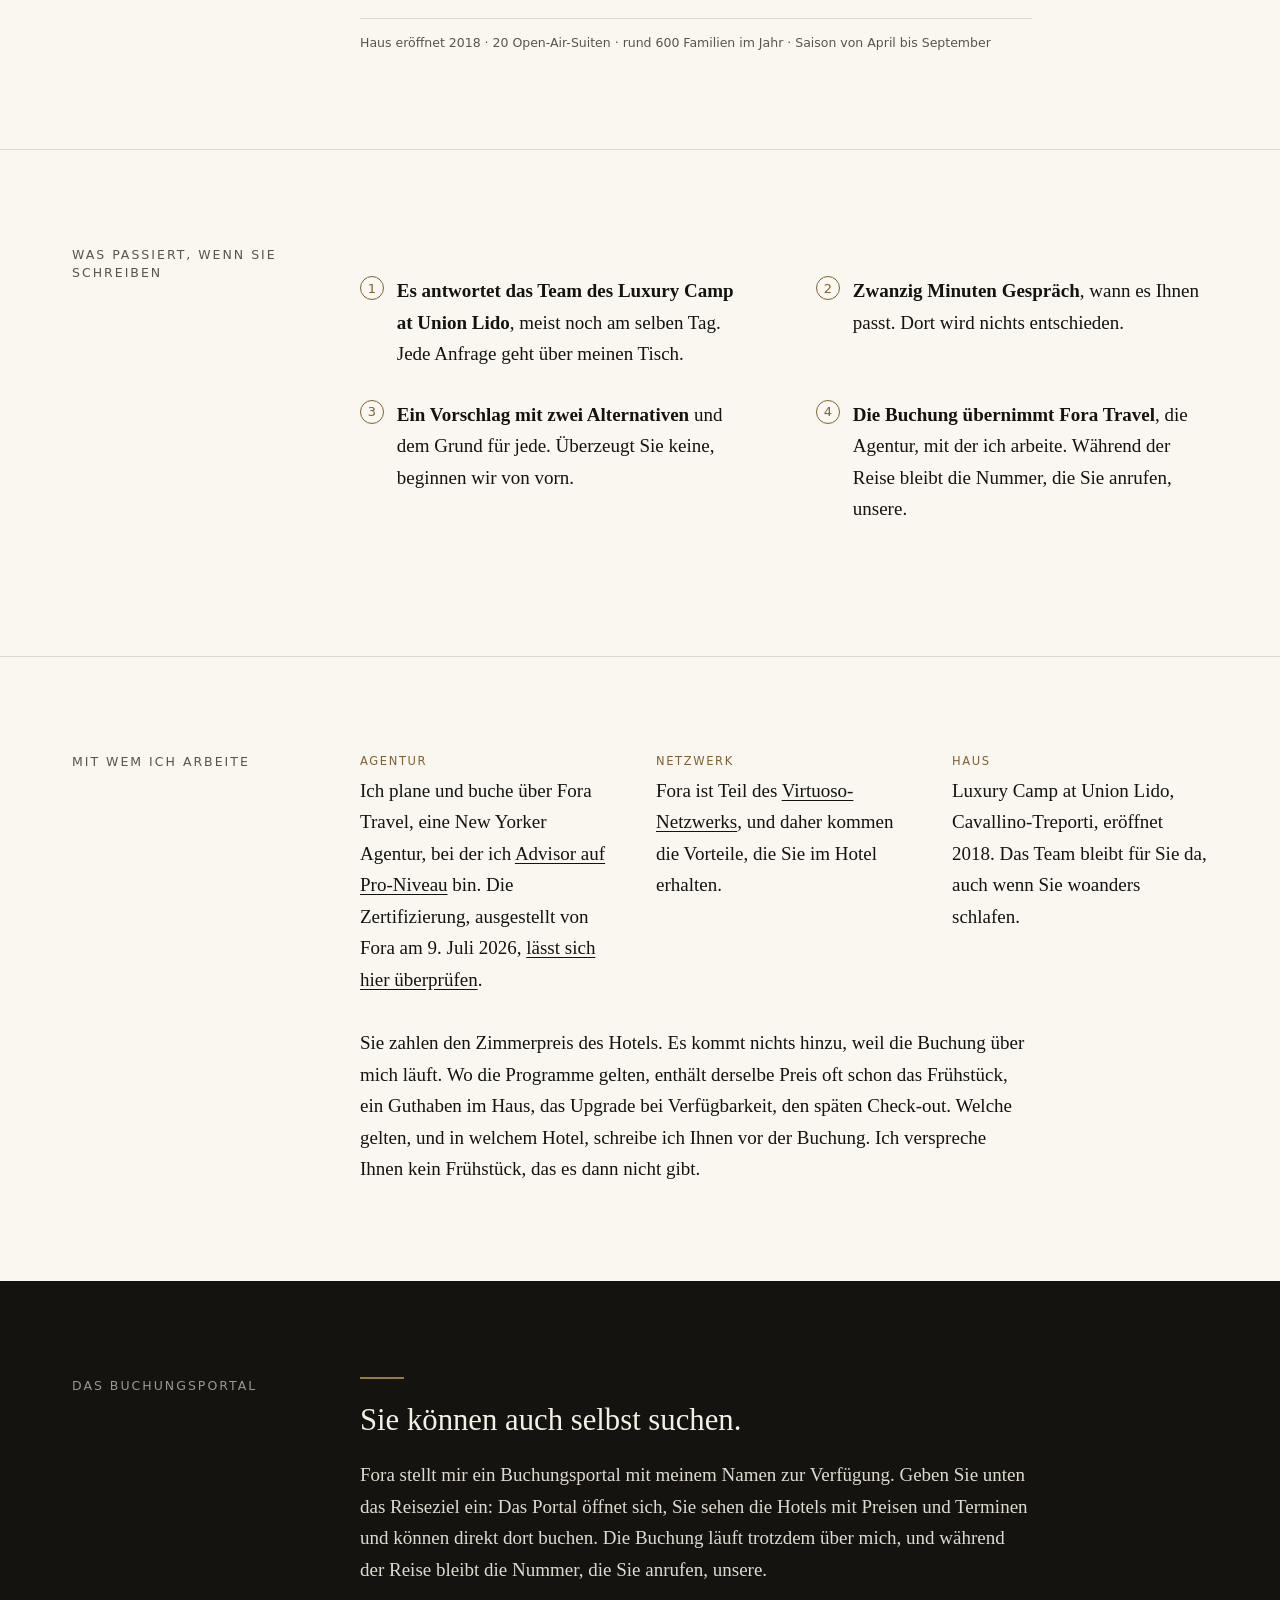
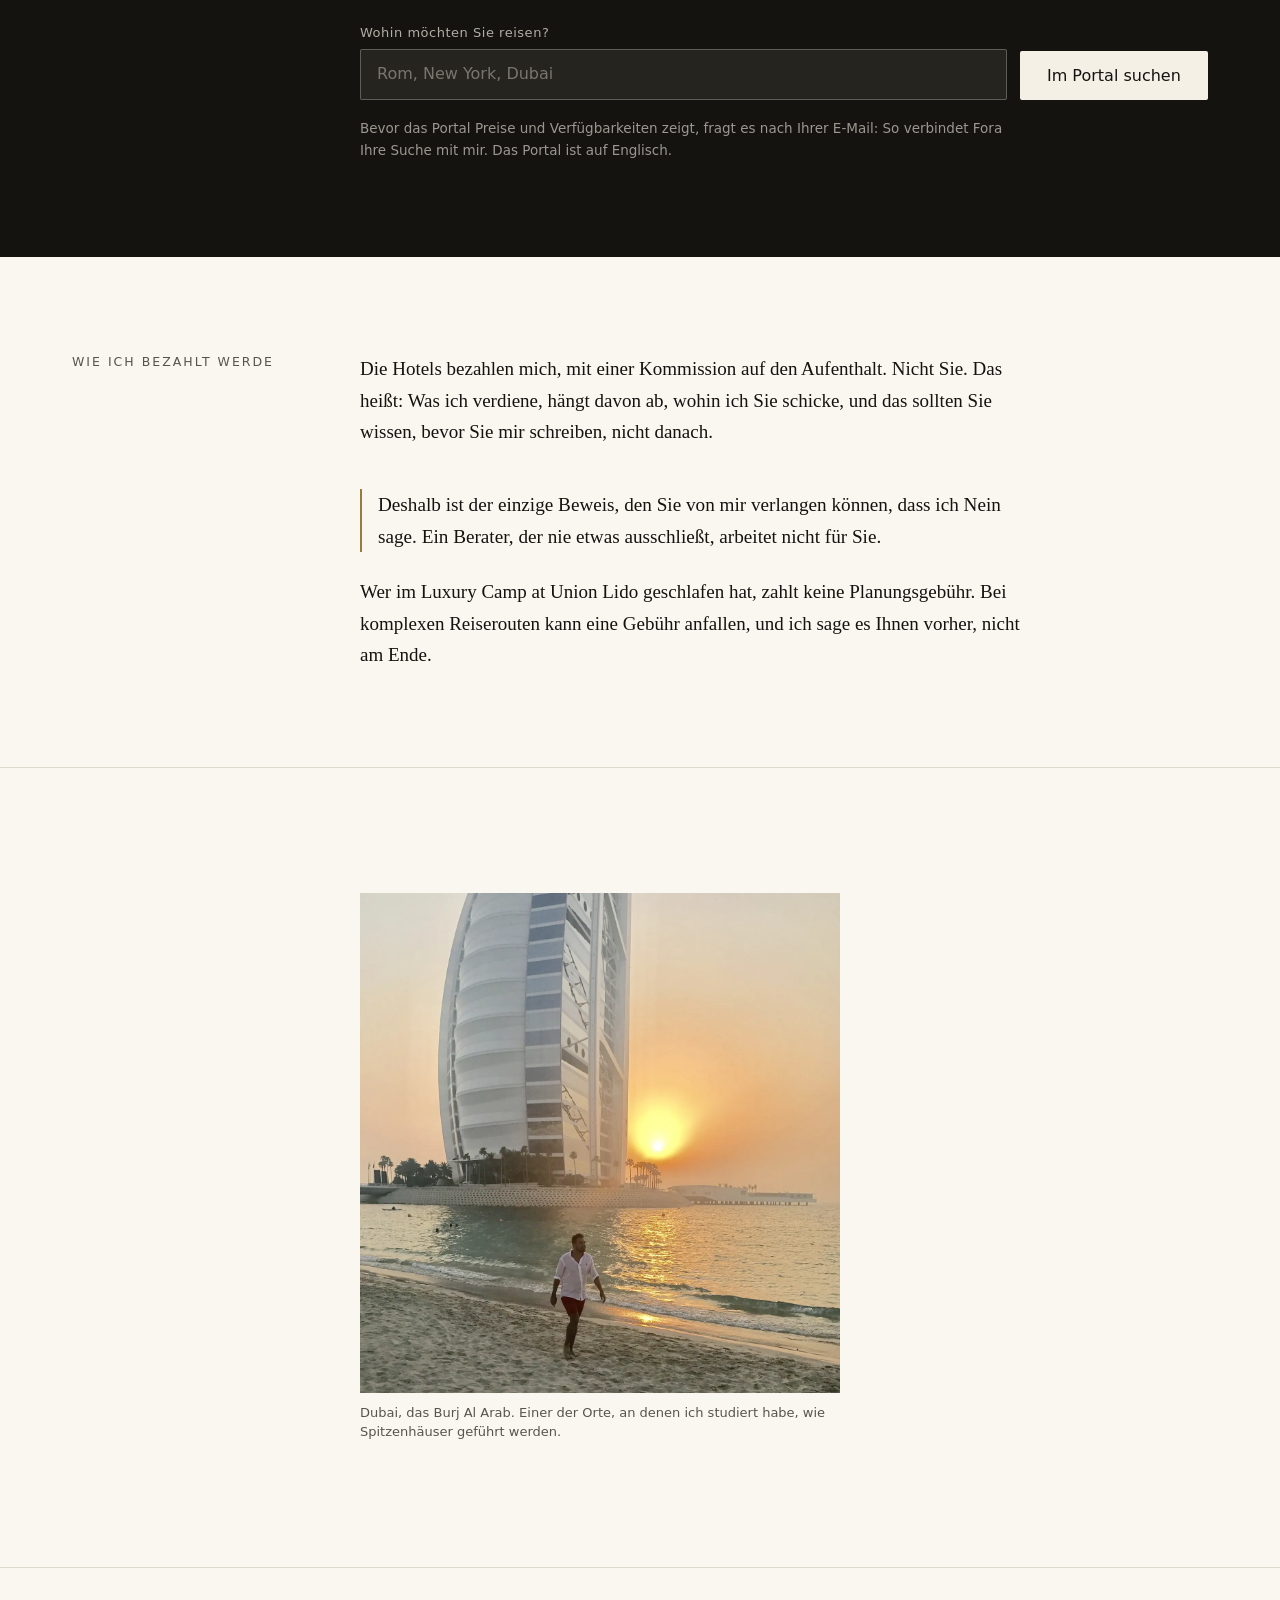
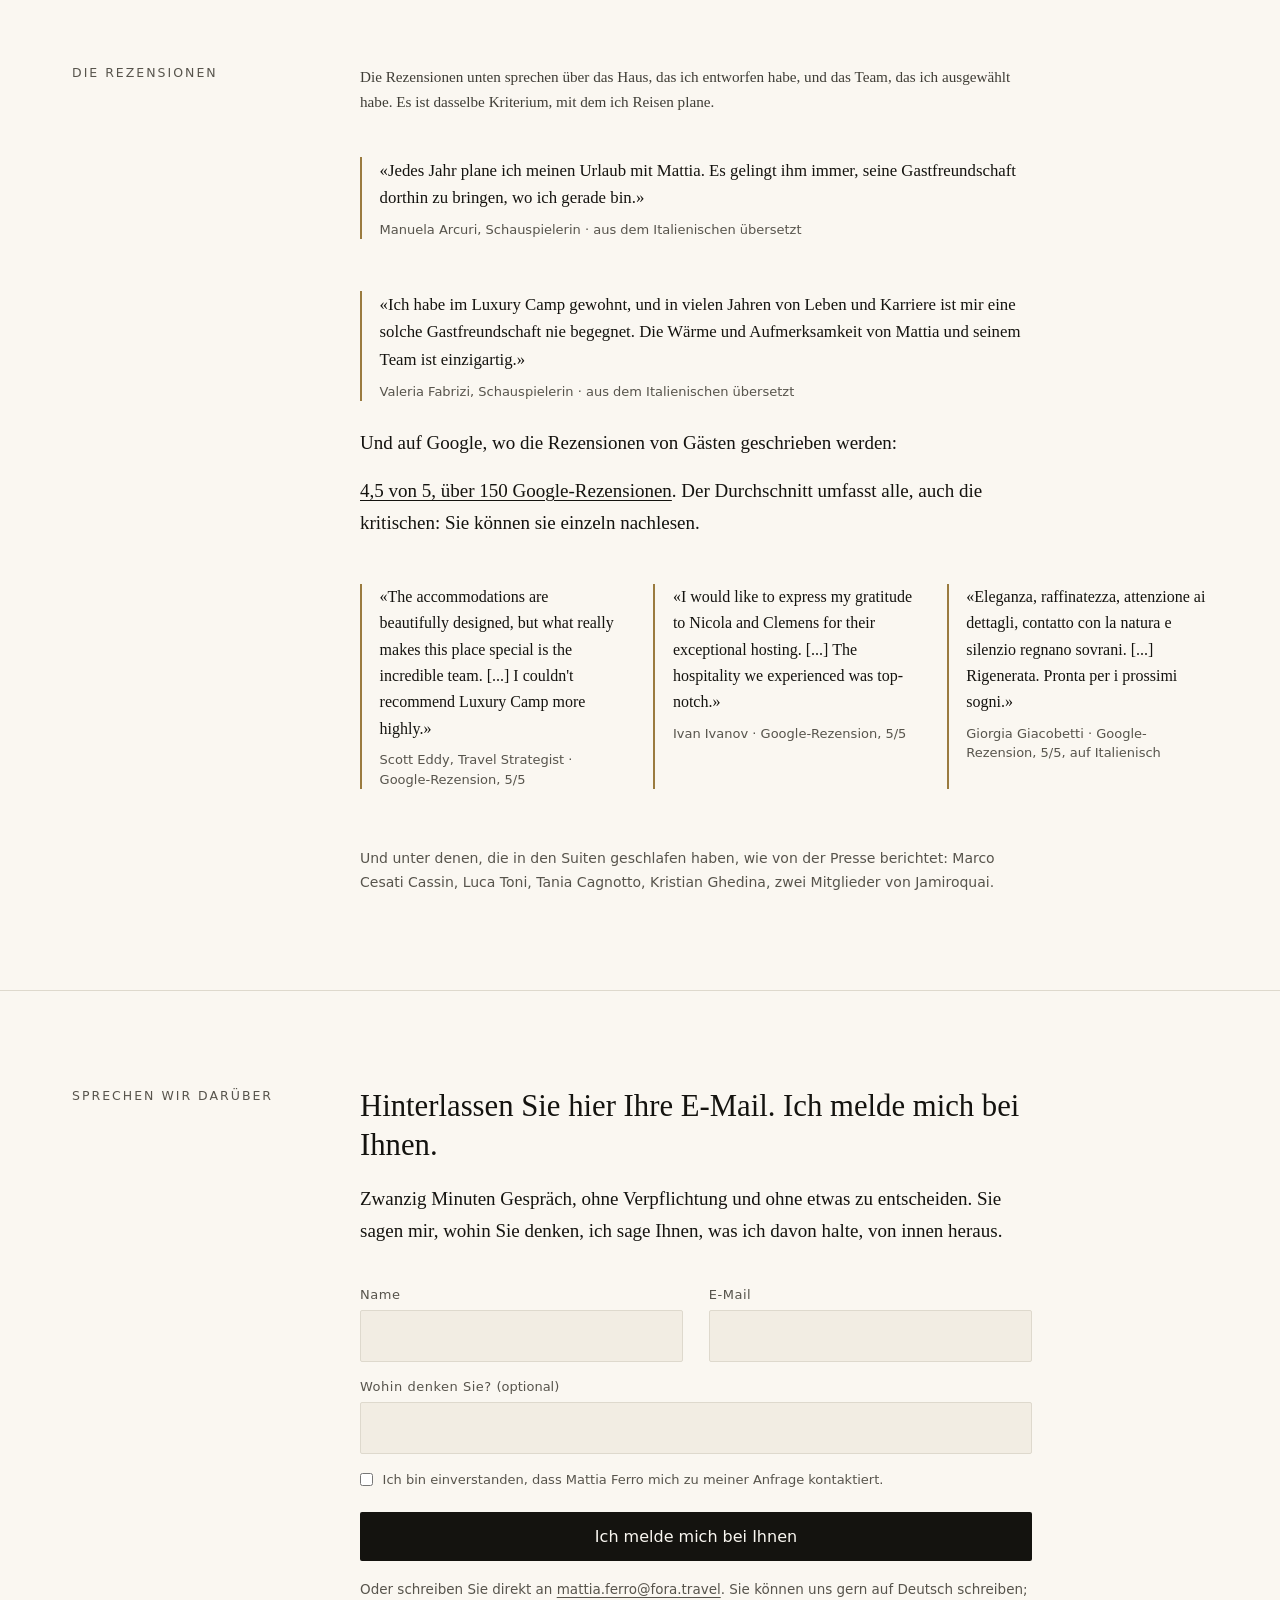
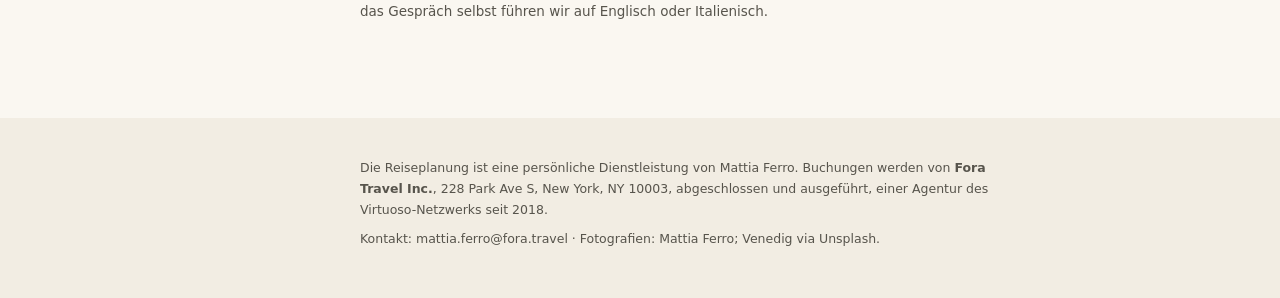
==== commit ad33af3c: "Layout desktop v2 a binario editoriale: contenitore 1216px, occhielli in colonna, bordo unico, foote" ====
--- a/de/index.html
+++ b/de/index.html
@@ -157,9 +157,9 @@
 .rev footer{font:400 13px/1.5 system-ui,sans-serif;color:var(--soft)}
 .nomi-riga{font:400 14px/1.7 system-ui,sans-serif;color:var(--soft);margin-top:1.8rem}
 .nomi{font-size:1.05rem;line-height:1.9;border-left:2px solid var(--brass);padding-left:1rem}
-footer{background:var(--bg-2);padding:2.4rem 0 3rem;
+body>footer{background:var(--bg-2);padding:2.4rem 0 3rem;
   font:400 12.5px/1.7 system-ui,sans-serif;color:var(--soft)}
-footer p{margin-bottom:.5rem}
+body>footer p{margin-bottom:.5rem}
 
 @media (min-width:46rem){
   body{font-size:18px}
@@ -178,29 +178,31 @@
 @media (min-width:64rem){
   :root{--nav-h:3.5rem}
   body{font-size:19px;line-height:1.66}
-  .sec,.band{padding:5.5rem 0}
+  .sec,.band{padding:6rem 0}
   .kicker{font-size:12.5px}
   h1{font-size:clamp(2.4rem,3vw,3.1rem)}
-  h2{font-size:clamp(1.7rem,2.2vw,2.1rem)}
-  .quote{font-size:clamp(1.6rem,2vw,2rem)}
+  h2{font-size:clamp(1.8rem,2.4vw,2.3rem);margin-bottom:1.2rem}
+  .quote{font-size:clamp(1.7rem,2.2vw,2.2rem)}
   .pull{font-size:1.2rem}
+  .hero-in{margin:0 auto;max-width:76rem;width:100%;padding:0 2.5rem 4.8rem}
   .hero-in h1{max-width:34rem}
-  .wrap{max-width:none;display:grid;grid-template-columns:1fr min(40rem,100%) 1fr;padding:0 2rem}
-  .wrap>*{grid-column:2}
-  .wrap>figure,.wrap>.steps,.wrap>.griglia,.wrap>.rev3{
-    grid-column:1/-1;width:min(var(--wl),100%);justify-self:center}
-  .wrap>figure.ritratto{grid-column:2;width:100%;max-width:30rem}
-  .wrap>.steps{display:grid;grid-template-columns:1fr 1fr;gap:1.5rem 3.5rem}
-  .steps li{margin-bottom:0}
-  .wrap>.griglia{display:grid;grid-template-columns:repeat(3,1fr);gap:2.5rem}
+  .wrap{max-width:76rem;display:grid;grid-template-columns:14rem 1fr;column-gap:4rem;align-items:start;padding:0 2.5rem}
+  .wrap>*{grid-column:2;max-width:42rem}
+  .wrap>.kicker{grid-column:1;grid-row:1/span 60;position:sticky;top:calc(var(--nav-h) + 2rem);margin-bottom:0;max-width:none}
+  .wrap>figure,.wrap>.steps,.wrap>.griglia,.wrap>.rev3,.wrap>.form{max-width:none}
+  .wrap>figure.ritratto{max-width:30rem}
+  .wrap>.steps{display:grid;grid-template-columns:1fr 1fr;gap:1.8rem 4rem;margin:1.8rem 0 2.2rem}
+  .steps li{margin-bottom:0;padding-left:2.3rem}
+  .wrap>.griglia{display:grid;grid-template-columns:repeat(3,1fr);gap:2.5rem;margin-bottom:2rem}
   .griglia .blk{margin-bottom:0}
-  .wrap>.rev3{display:grid;grid-template-columns:repeat(3,1fr);gap:2rem;margin:1.6rem 0}
+  .wrap>.rev3{display:grid;grid-template-columns:repeat(3,1fr);gap:2rem;margin:1.8rem 0}
   .rev3 .rev{margin:0}
   .rev3 .rev p{font-size:1rem}
-  #contatto .form{display:grid;grid-template-columns:1fr 1fr;column-gap:1.4rem}
+  #contatto .form{display:grid;grid-template-columns:1fr 1fr;column-gap:1.6rem;max-width:42rem}
   #contatto .form>*{grid-column:1/-1}
   #contatto .form>label:nth-of-type(1){grid-column:1}
   #contatto .form>label:nth-of-type(2){grid-column:2}
+  .topbar-in{max-width:76rem;padding:0 2.5rem}
 }
 </style>
 </head>
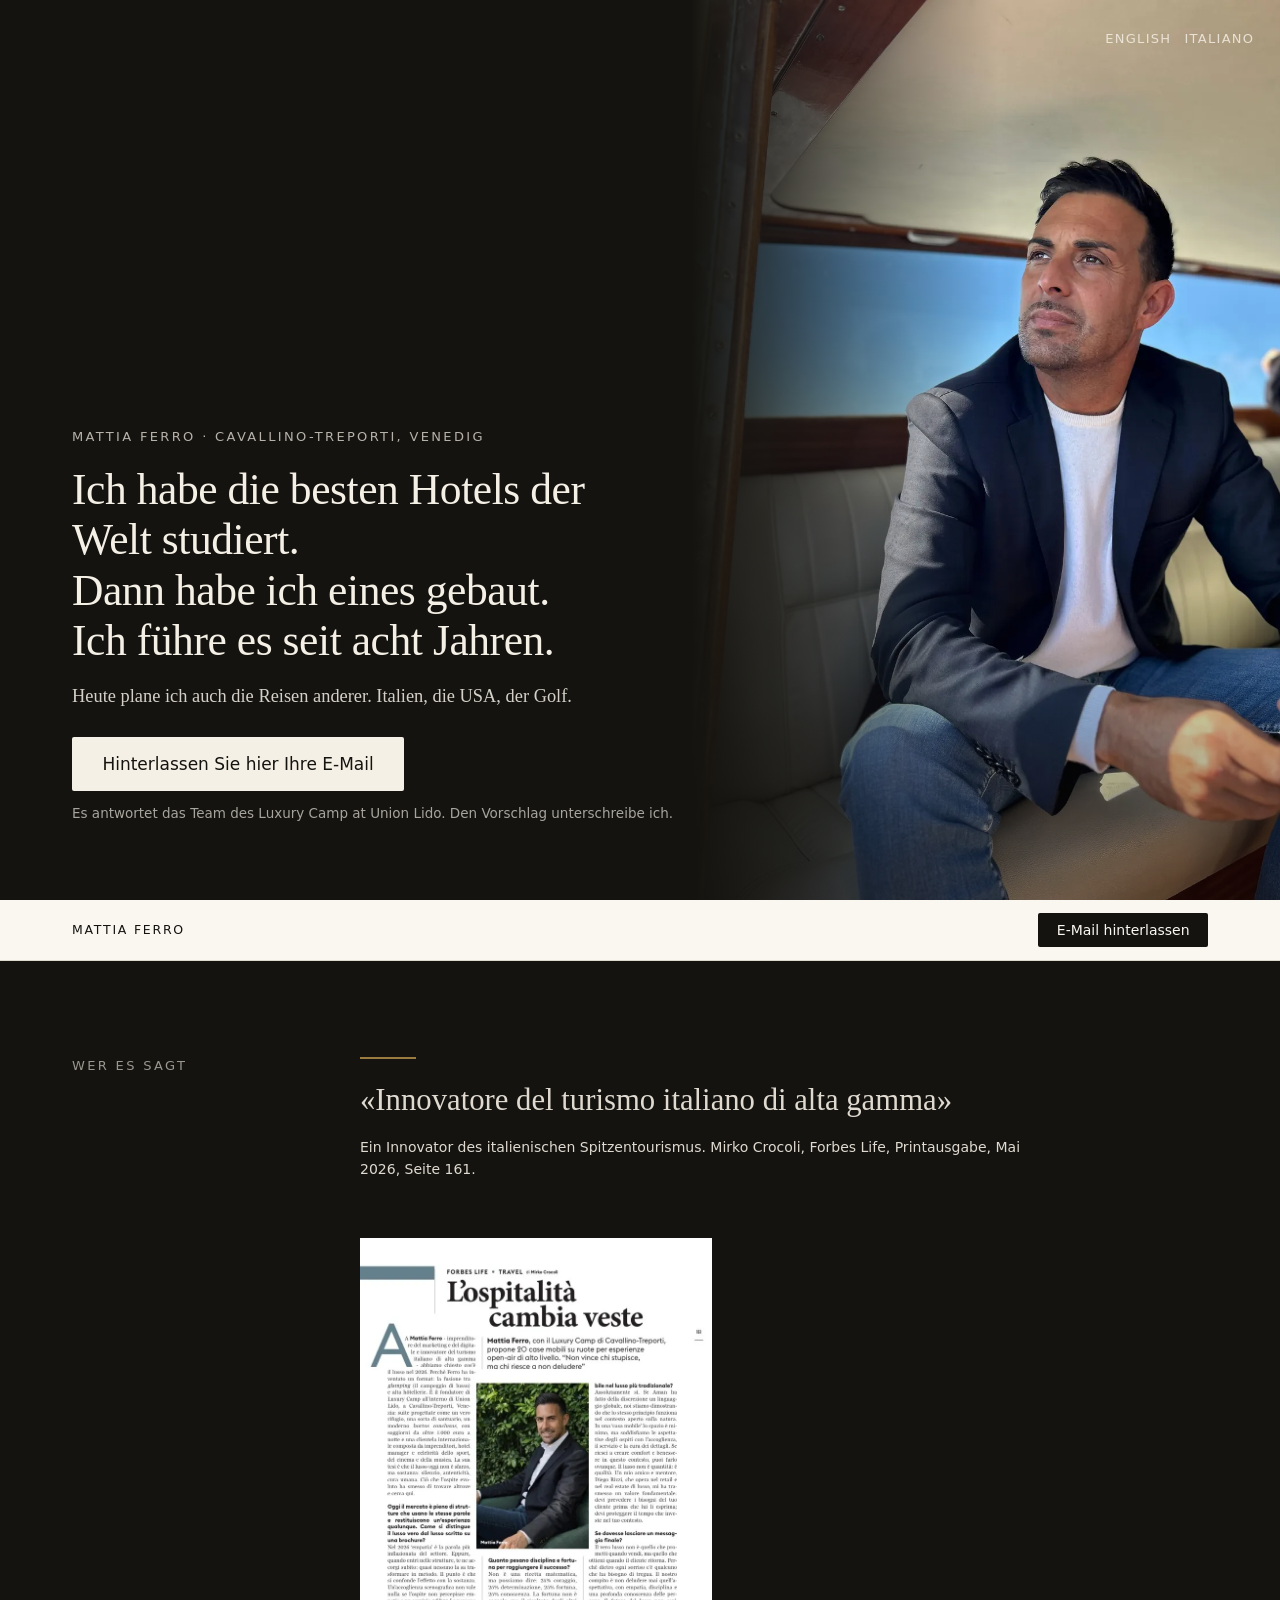
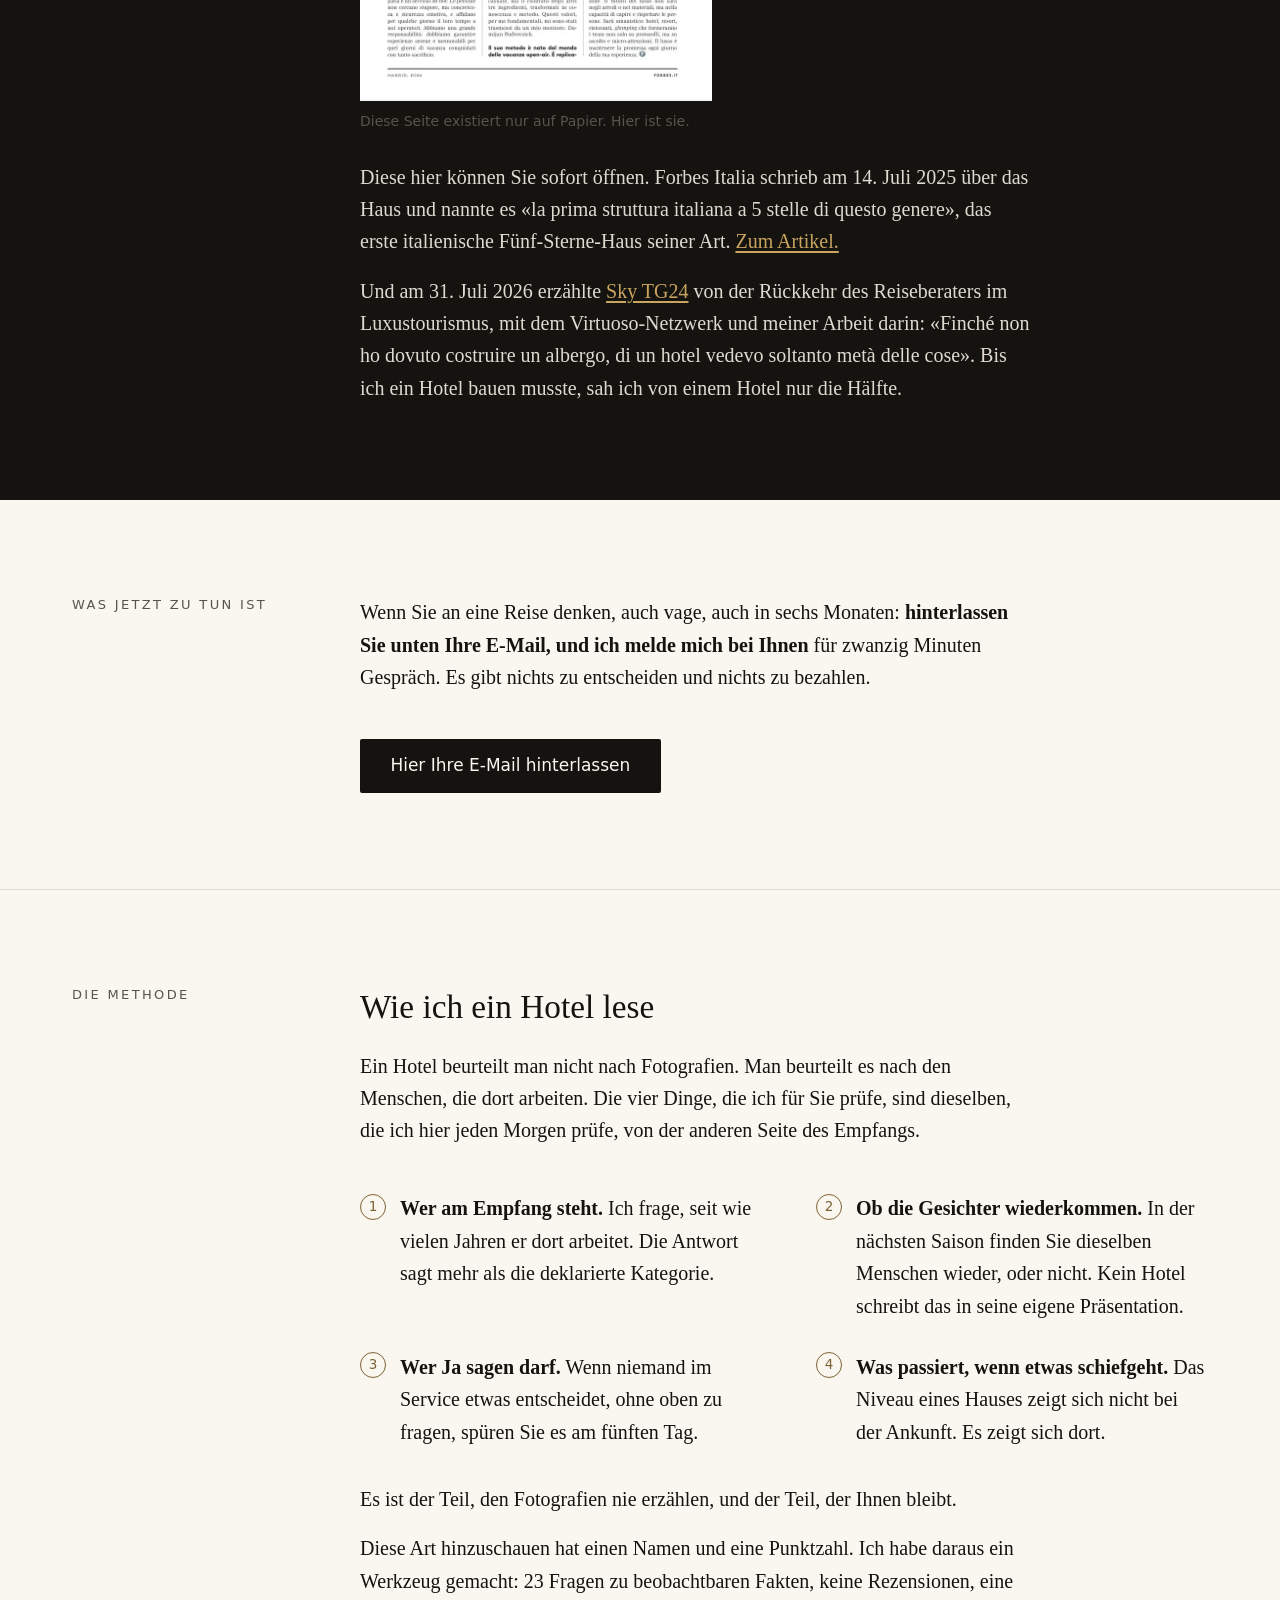
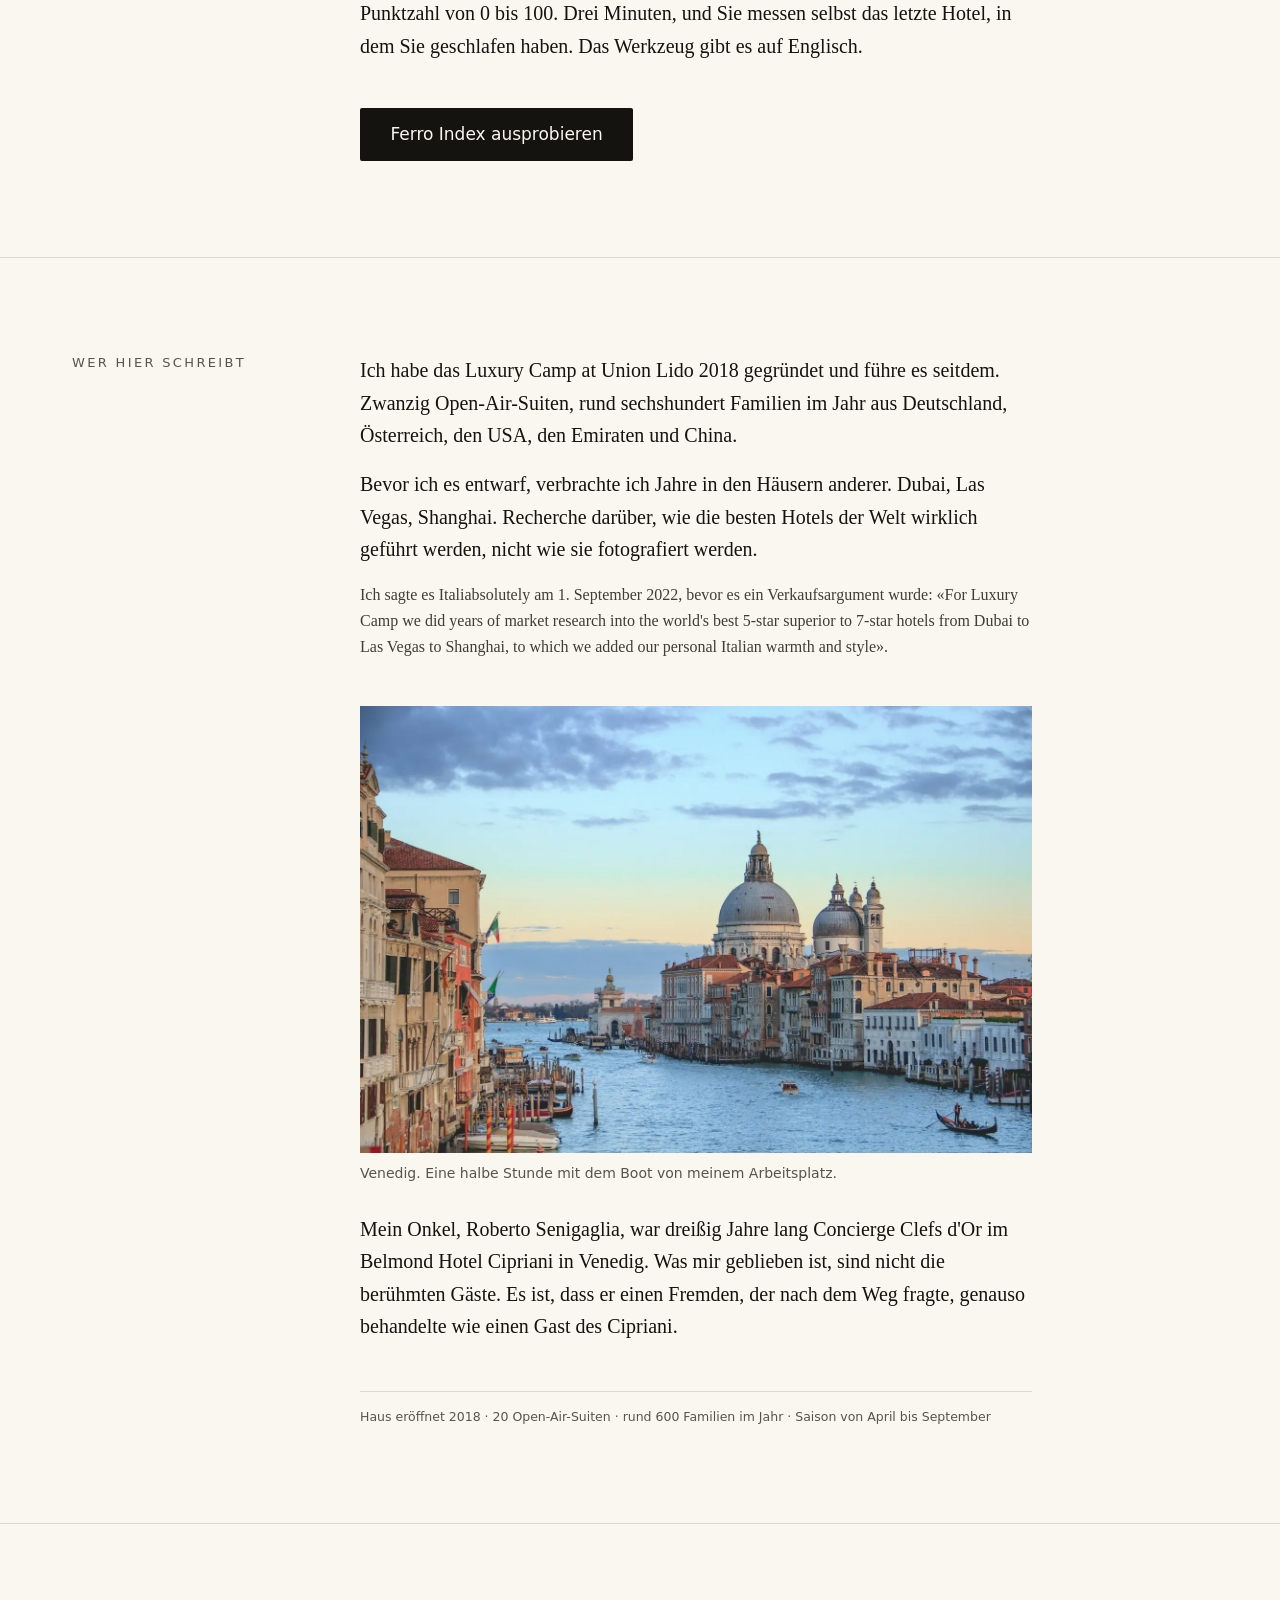
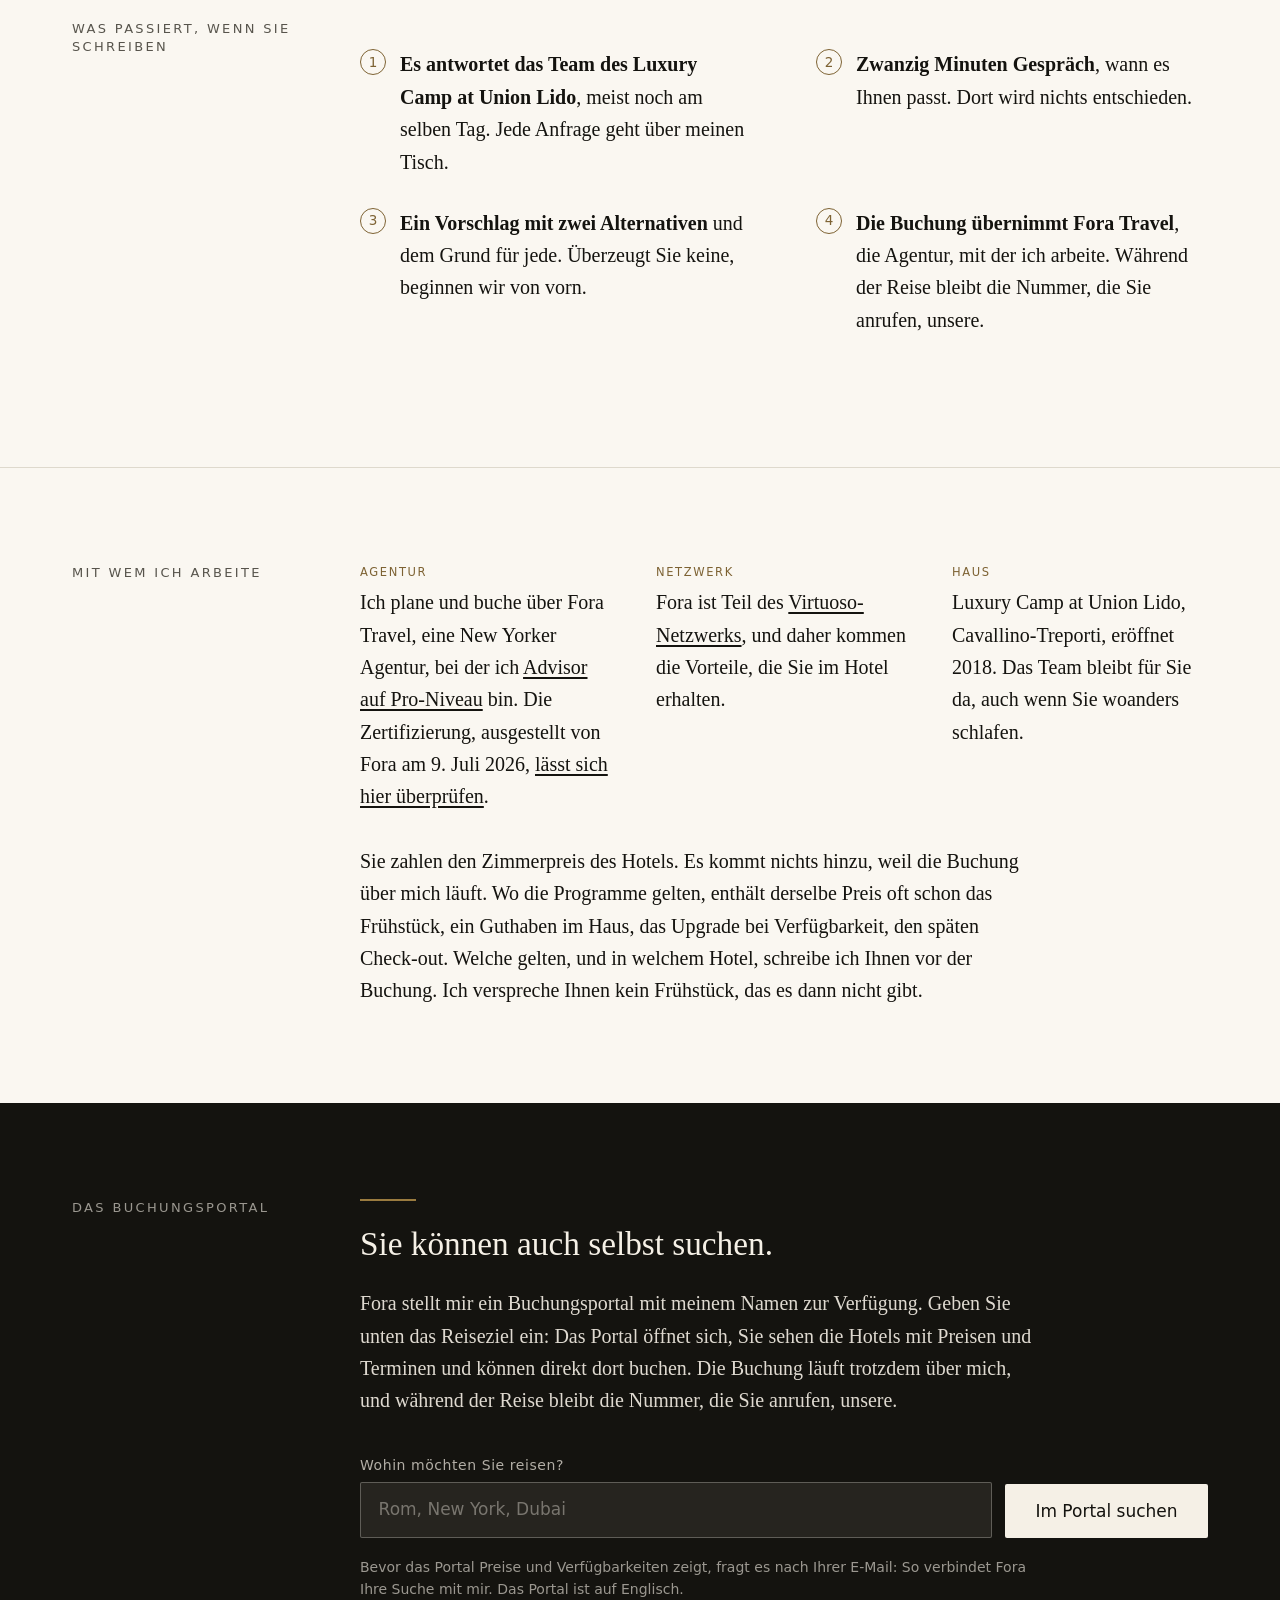
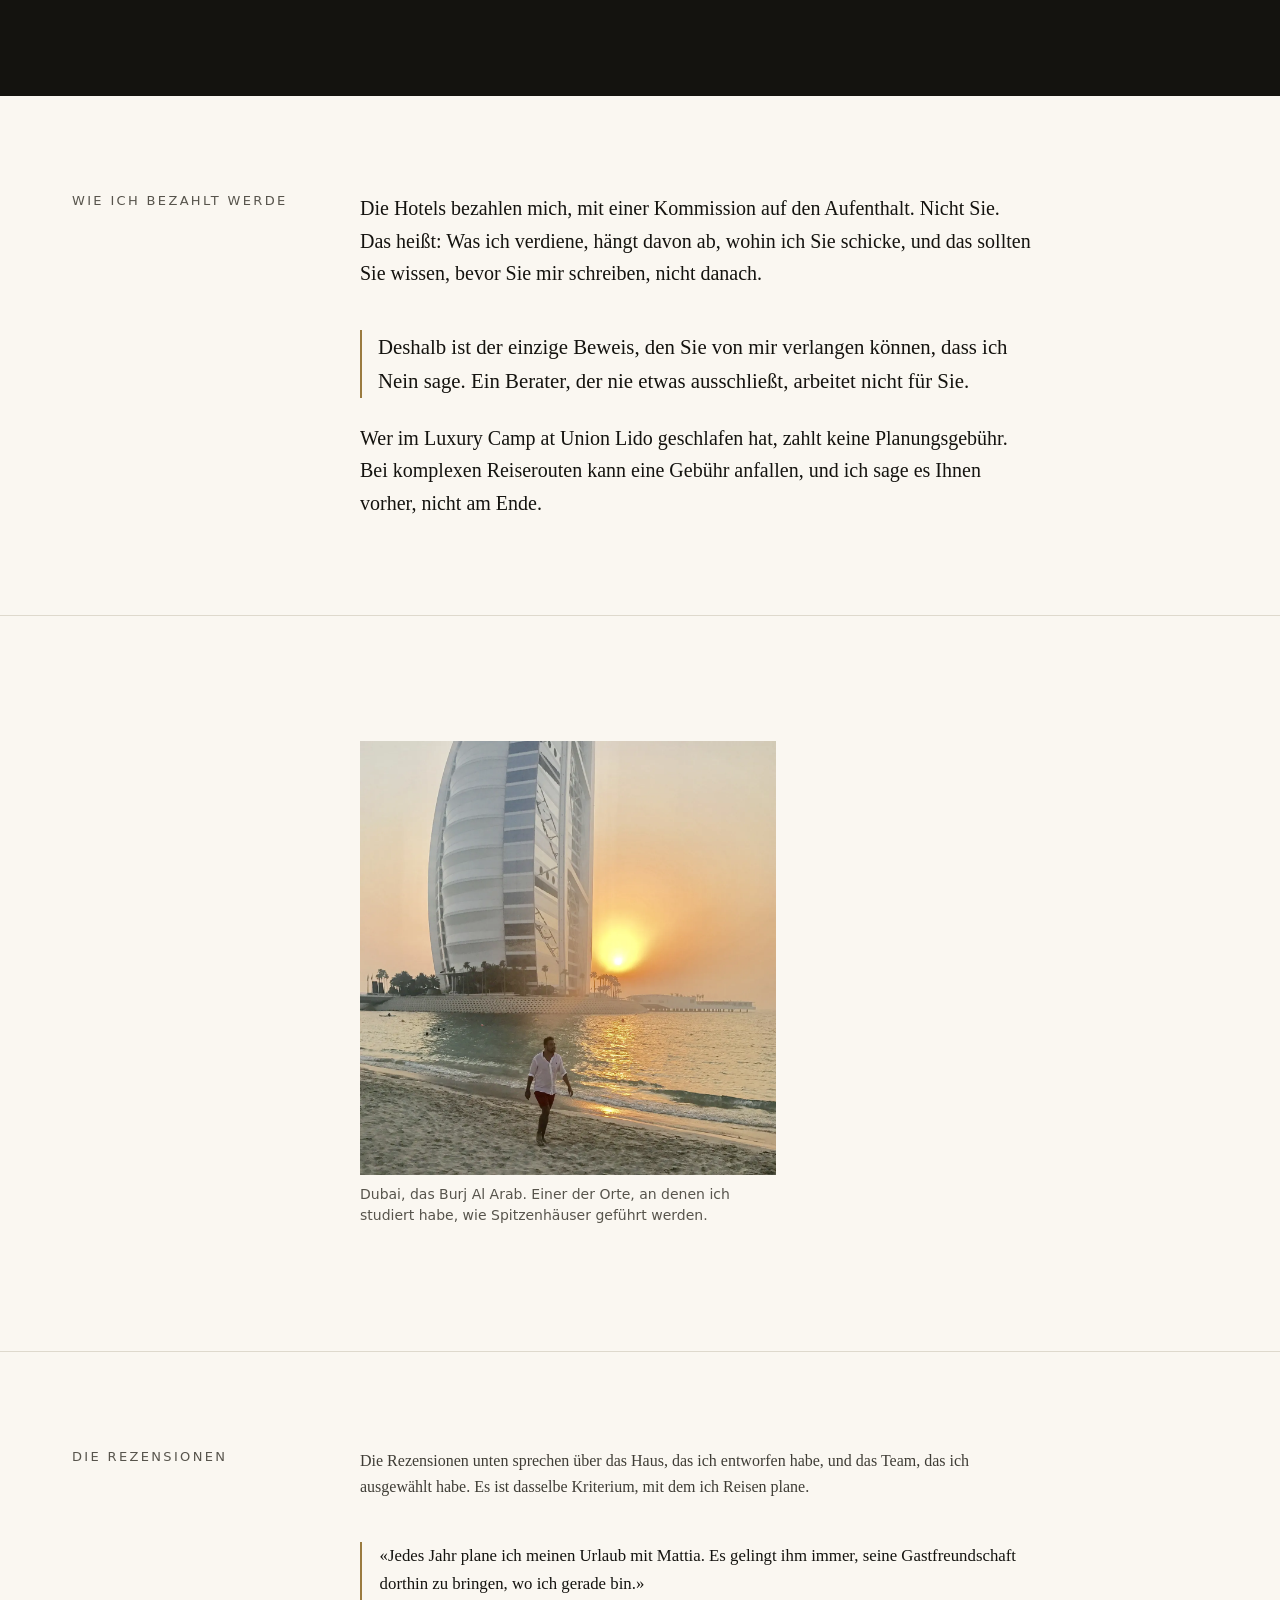
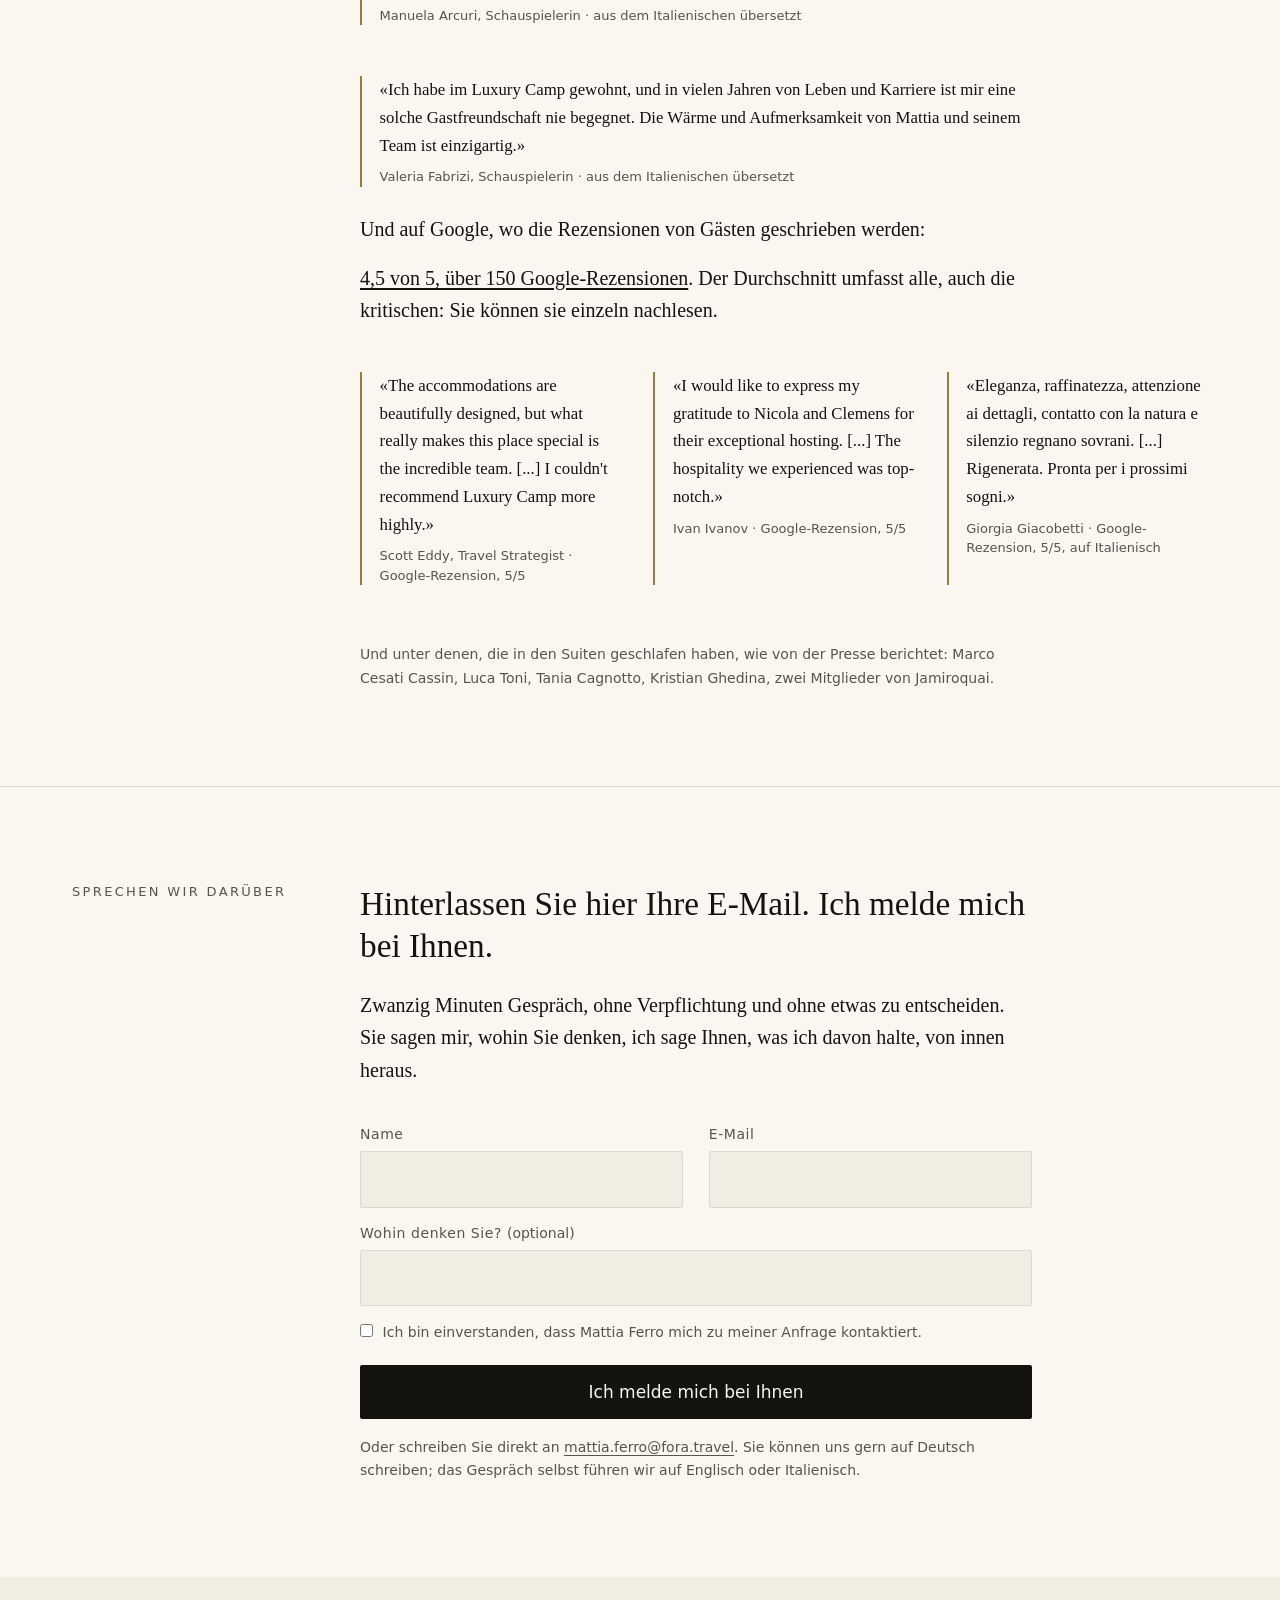
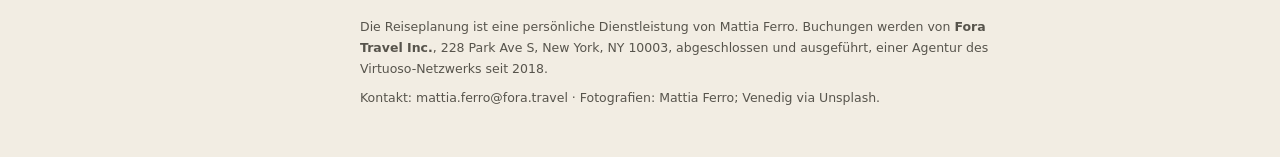
==== commit 0915aca6: "Desktop: scala tipografica maggiorata (body 20px), Forbes a dimensione nativa retina, Venezia ridime" ====
--- a/de/index.html
+++ b/de/index.html
@@ -176,33 +176,45 @@
 }
 
 @media (min-width:64rem){
-  :root{--nav-h:3.5rem}
-  body{font-size:19px;line-height:1.66}
+  :root{--nav-h:3.75rem}
+  body{font-size:20px;line-height:1.62}
   .sec,.band{padding:6rem 0}
-  .kicker{font-size:12.5px}
-  h1{font-size:clamp(2.4rem,3vw,3.1rem)}
-  h2{font-size:clamp(1.8rem,2.4vw,2.3rem);margin-bottom:1.2rem}
-  .quote{font-size:clamp(1.7rem,2.2vw,2.2rem)}
-  .pull{font-size:1.2rem}
+  .kicker{font-size:13px;letter-spacing:.18em}
+  h1{font-size:clamp(2.6rem,3.4vw,3.4rem)}
+  h2{font-size:clamp(2rem,2.6vw,2.5rem);margin-bottom:1.4rem}
+  .quote{font-size:clamp(1.9rem,2.4vw,2.4rem)}
+  .pull{font-size:1.3rem}
+  .attrib,.note,figcaption{font-size:14px}
+  .src{font-size:1rem}
+  .rule-brass{width:56px}
+  .lang a{font-size:13px}
   .hero-in{margin:0 auto;max-width:76rem;width:100%;padding:0 2.5rem 4.8rem}
-  .hero-in h1{max-width:34rem}
+  .hero-in h1{max-width:36rem}
+  .hero-sub{font-size:1.15rem}
+  .cta{font-size:17px;padding:1.15rem 1.9rem}
+  .form label{font-size:14px}
+  .form input[type=text],.form input[type=email]{font-size:17px;padding:.95rem 1.1rem}
   .wrap{max-width:76rem;display:grid;grid-template-columns:14rem 1fr;column-gap:4rem;align-items:start;padding:0 2.5rem}
   .wrap>*{grid-column:2;max-width:42rem}
   .wrap>.kicker{grid-column:1;grid-row:1/span 60;position:sticky;top:calc(var(--nav-h) + 2rem);margin-bottom:0;max-width:none}
-  .wrap>figure,.wrap>.steps,.wrap>.griglia,.wrap>.rev3,.wrap>.form{max-width:none}
-  .wrap>figure.ritratto{max-width:30rem}
+  .wrap>.steps,.wrap>.griglia,.wrap>.rev3,.wrap>.form{max-width:none}
+  .wrap>figure{max-width:42rem}
+  .wrap>figure.ritratto{max-width:26rem}
+  .band .wrap>figure.ritratto{max-width:22rem}
   .wrap>.steps{display:grid;grid-template-columns:1fr 1fr;gap:1.8rem 4rem;margin:1.8rem 0 2.2rem}
-  .steps li{margin-bottom:0;padding-left:2.3rem}
+  .steps li{margin-bottom:0;padding-left:2.5rem}
+  .steps li::before{width:24px;height:24px;font-size:13.5px}
   .wrap>.griglia{display:grid;grid-template-columns:repeat(3,1fr);gap:2.5rem;margin-bottom:2rem}
   .griglia .blk{margin-bottom:0}
   .wrap>.rev3{display:grid;grid-template-columns:repeat(3,1fr);gap:2rem;margin:1.8rem 0}
   .rev3 .rev{margin:0}
-  .rev3 .rev p{font-size:1rem}
+  .rev3 .rev p{font-size:1.05rem}
   #contatto .form{display:grid;grid-template-columns:1fr 1fr;column-gap:1.6rem;max-width:42rem}
   #contatto .form>*{grid-column:1/-1}
   #contatto .form>label:nth-of-type(1){grid-column:1}
   #contatto .form>label:nth-of-type(2){grid-column:2}
   .topbar-in{max-width:76rem;padding:0 2.5rem}
+  .topbar .cta{font-size:14px;padding:.65rem 1.15rem}
 }
 </style>
 </head>
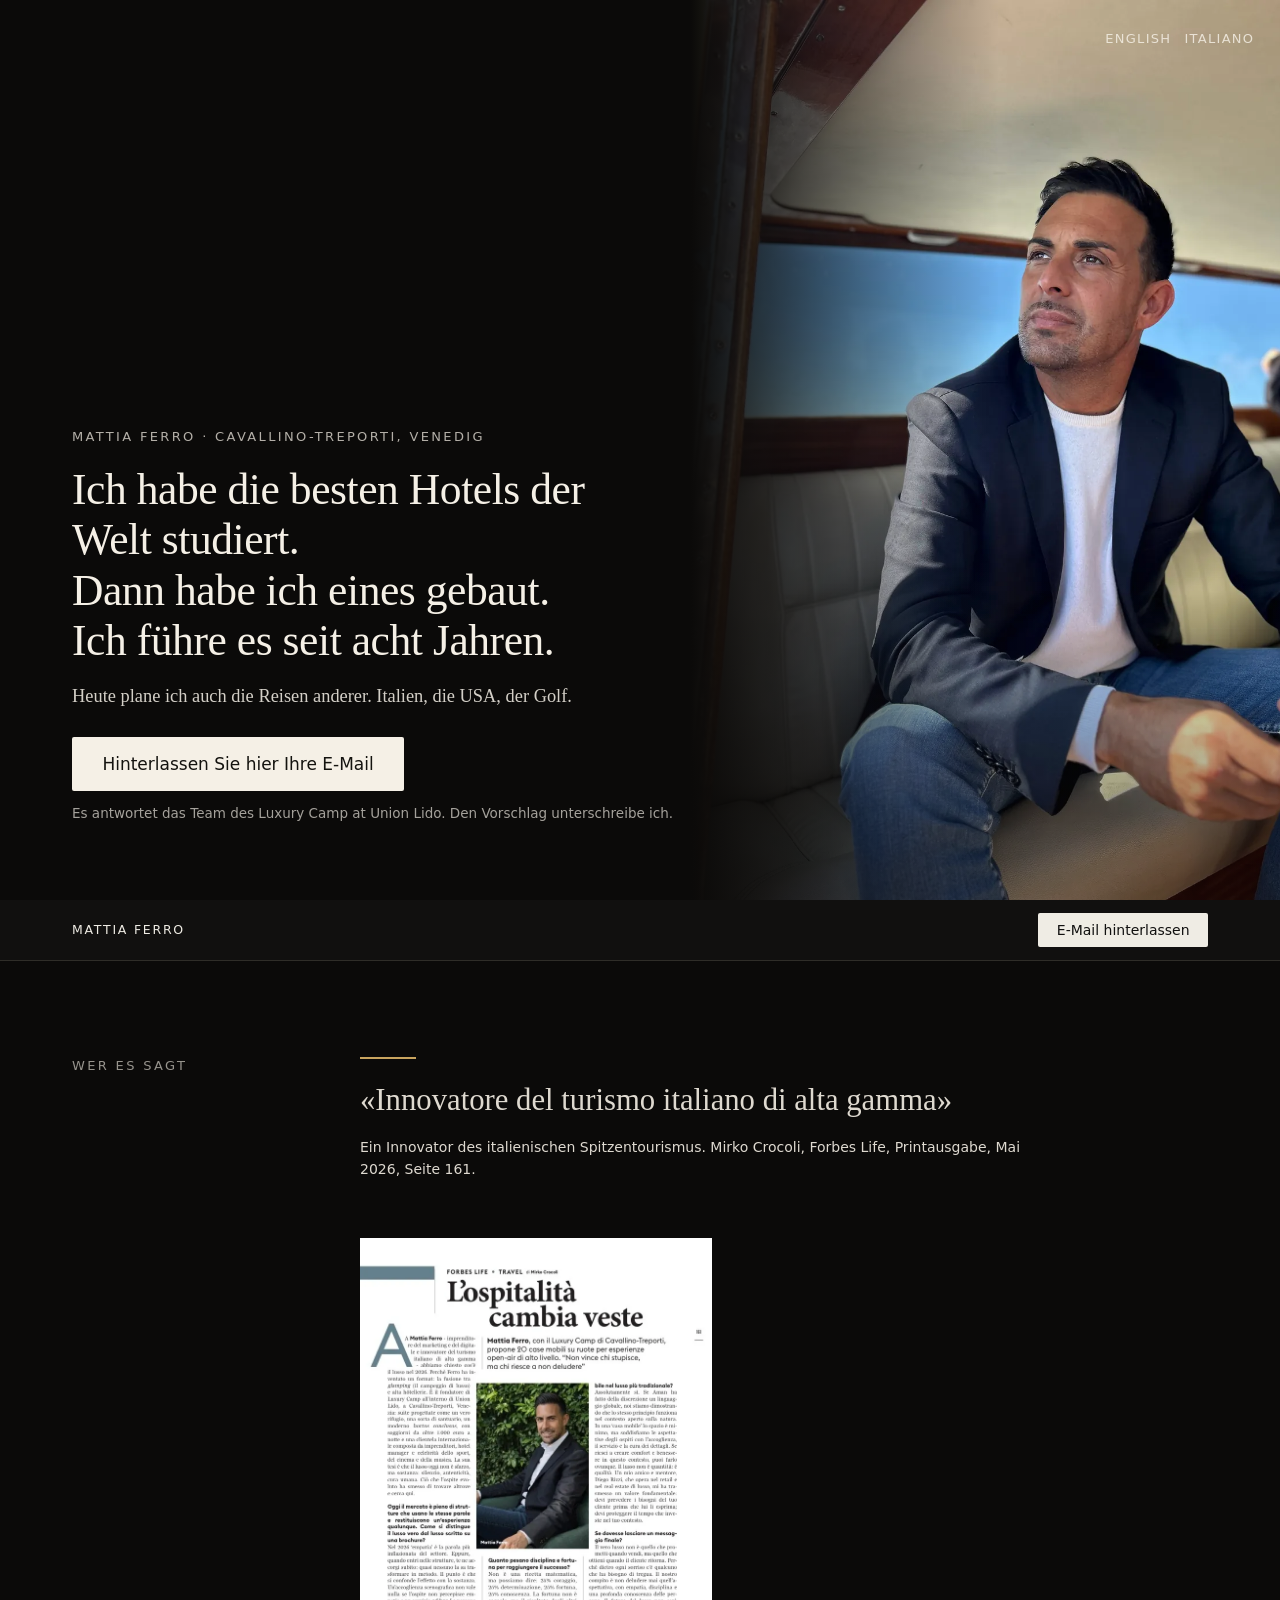
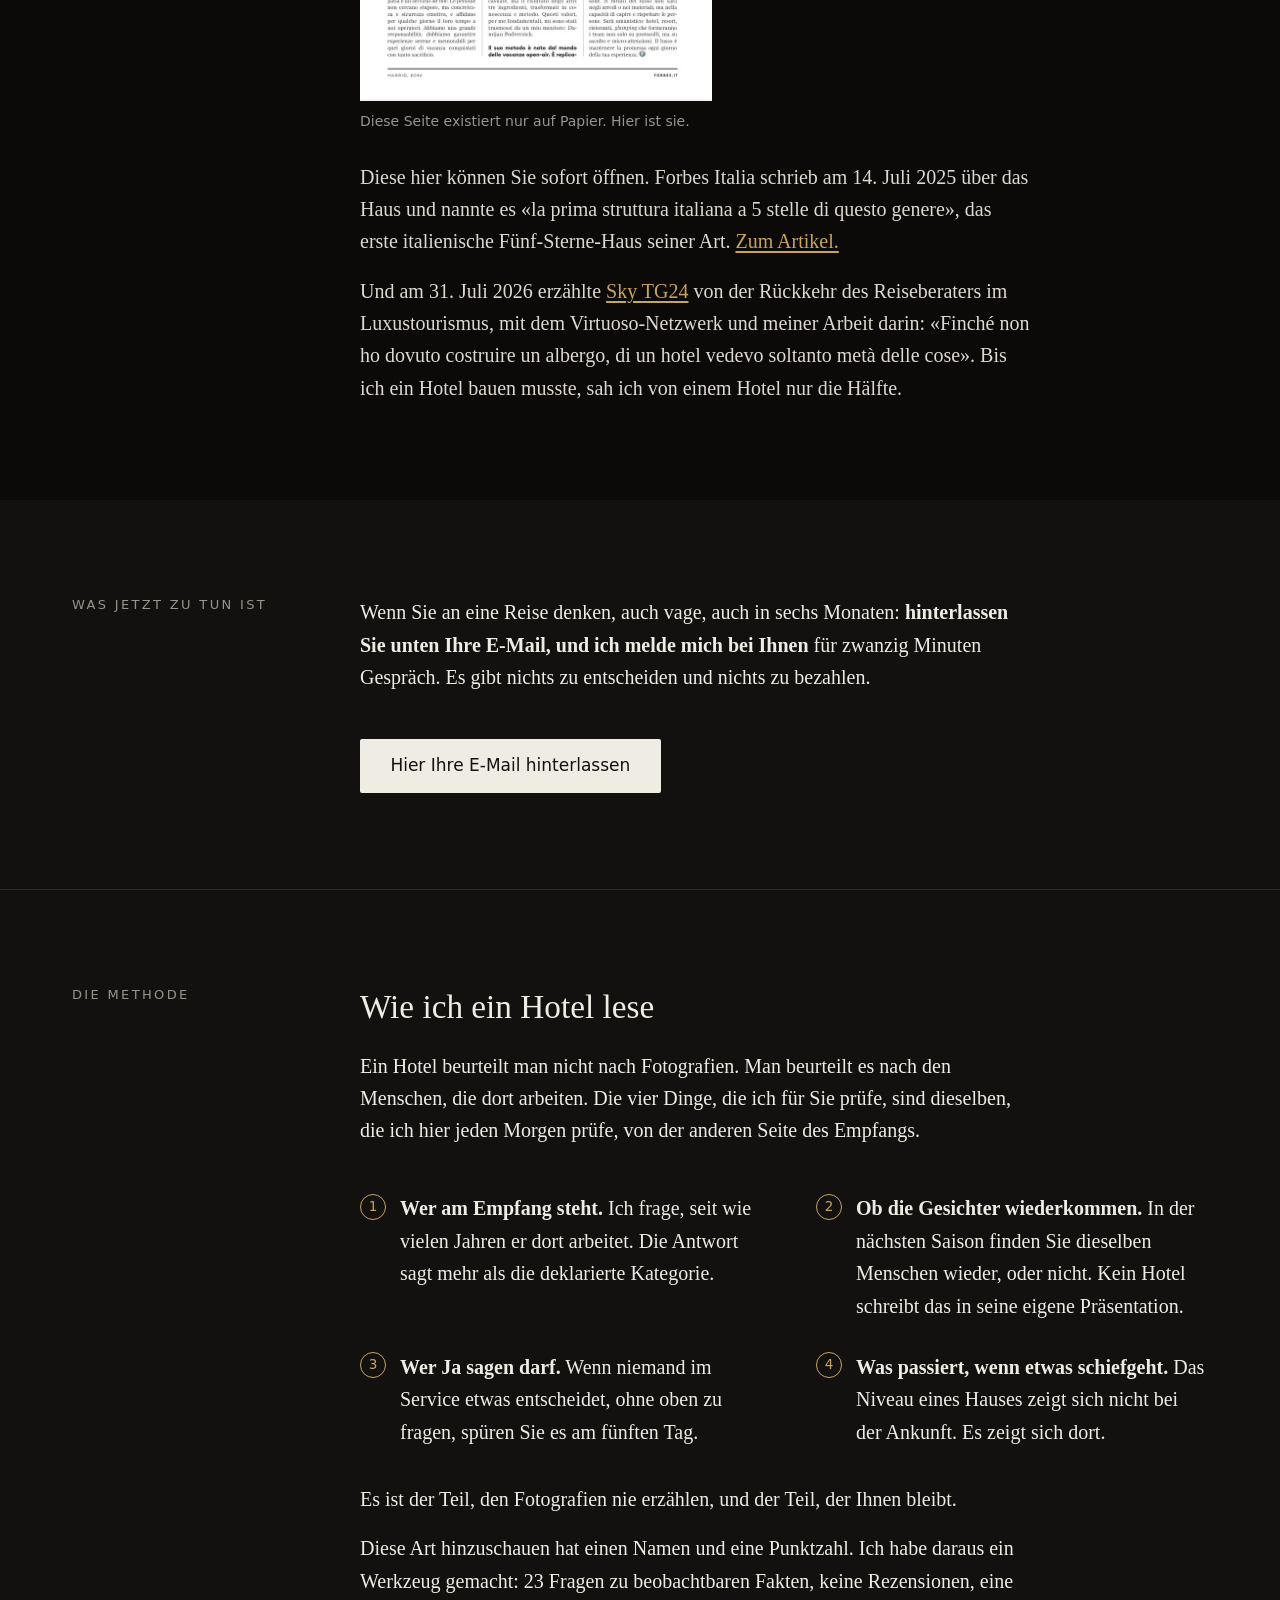
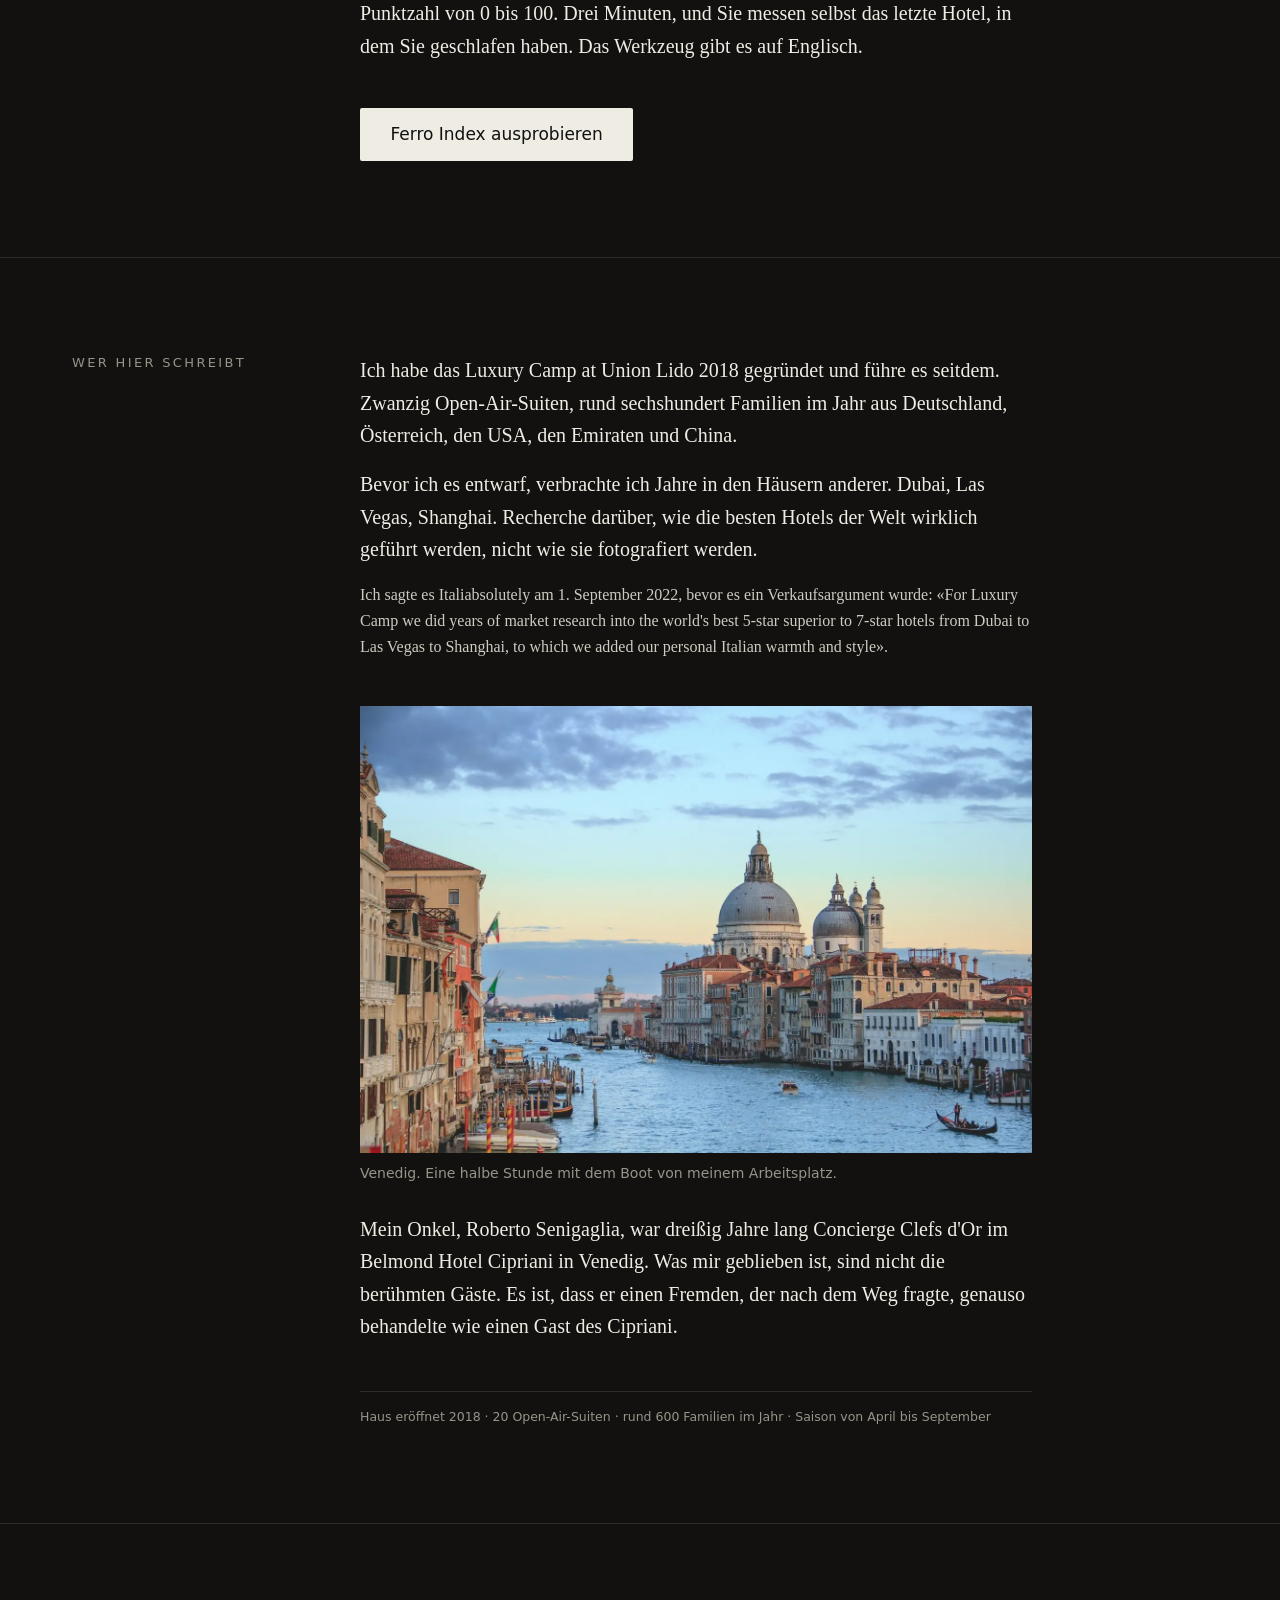
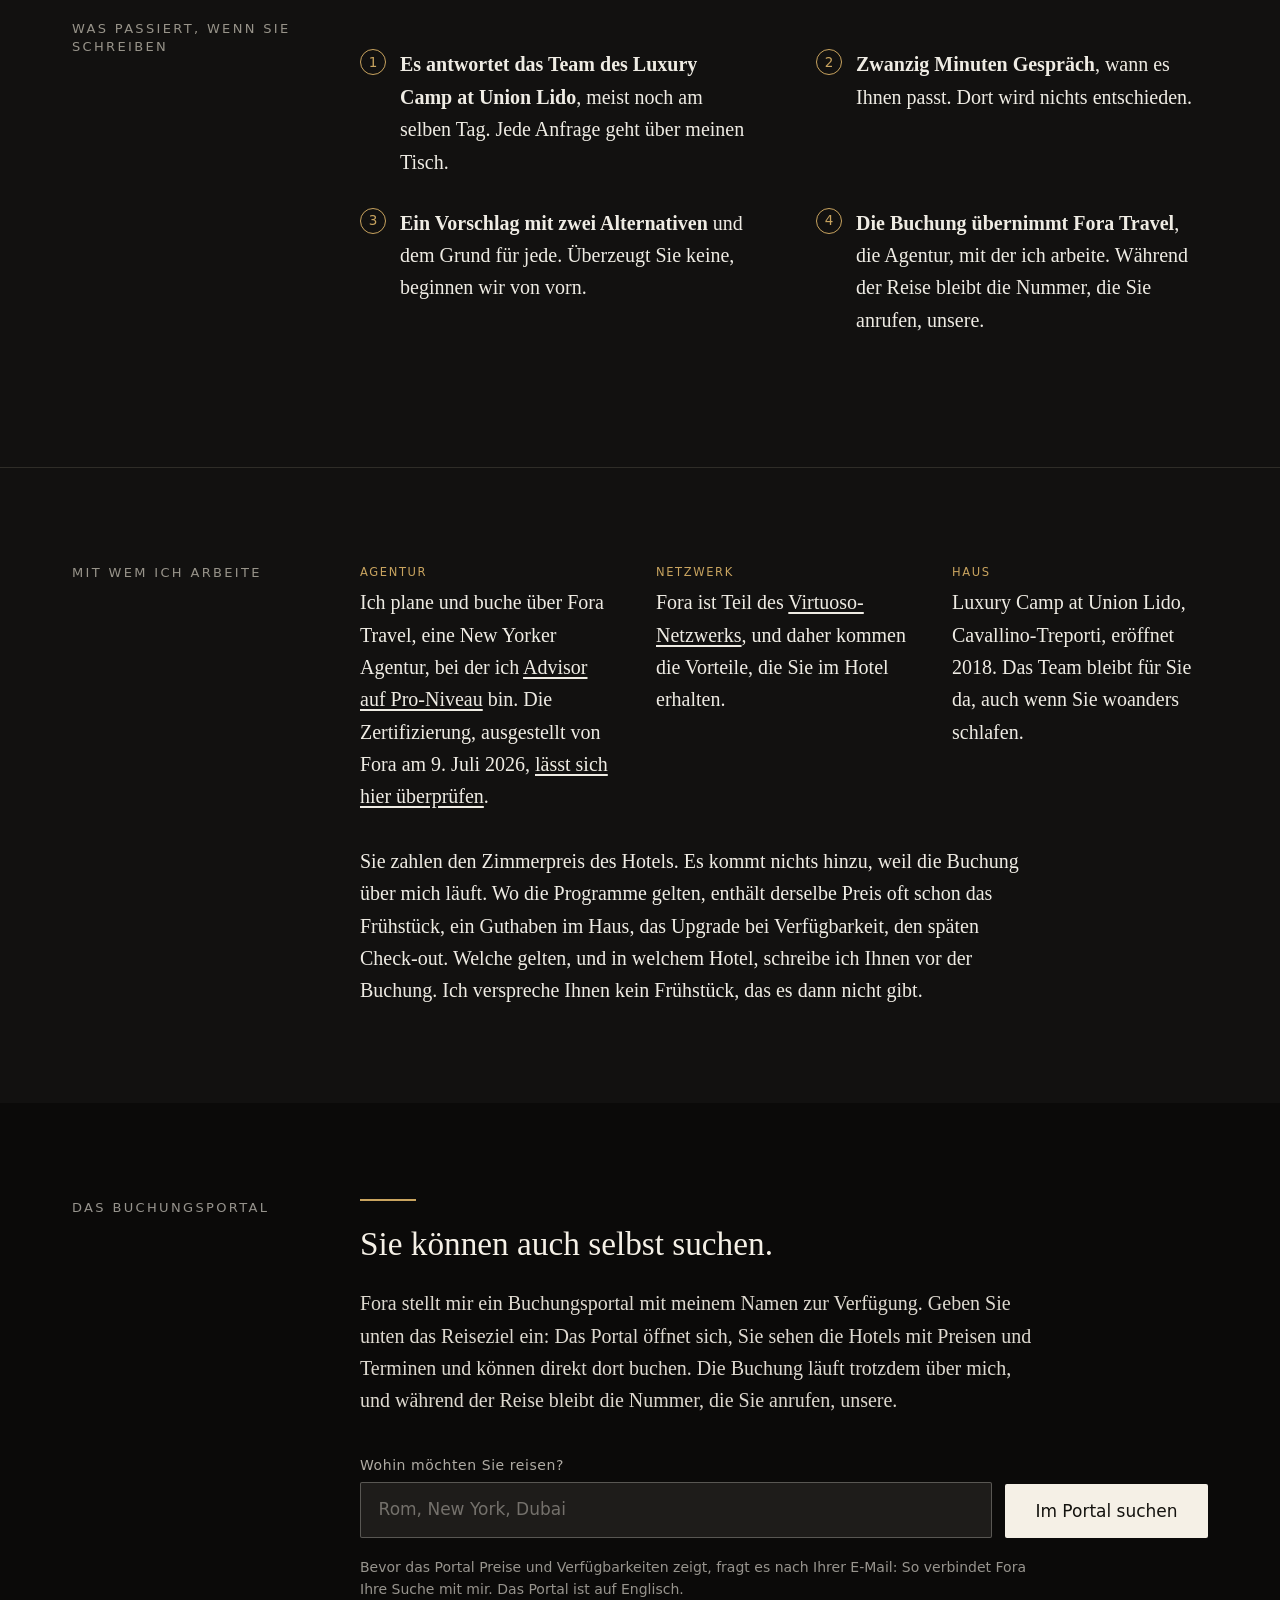
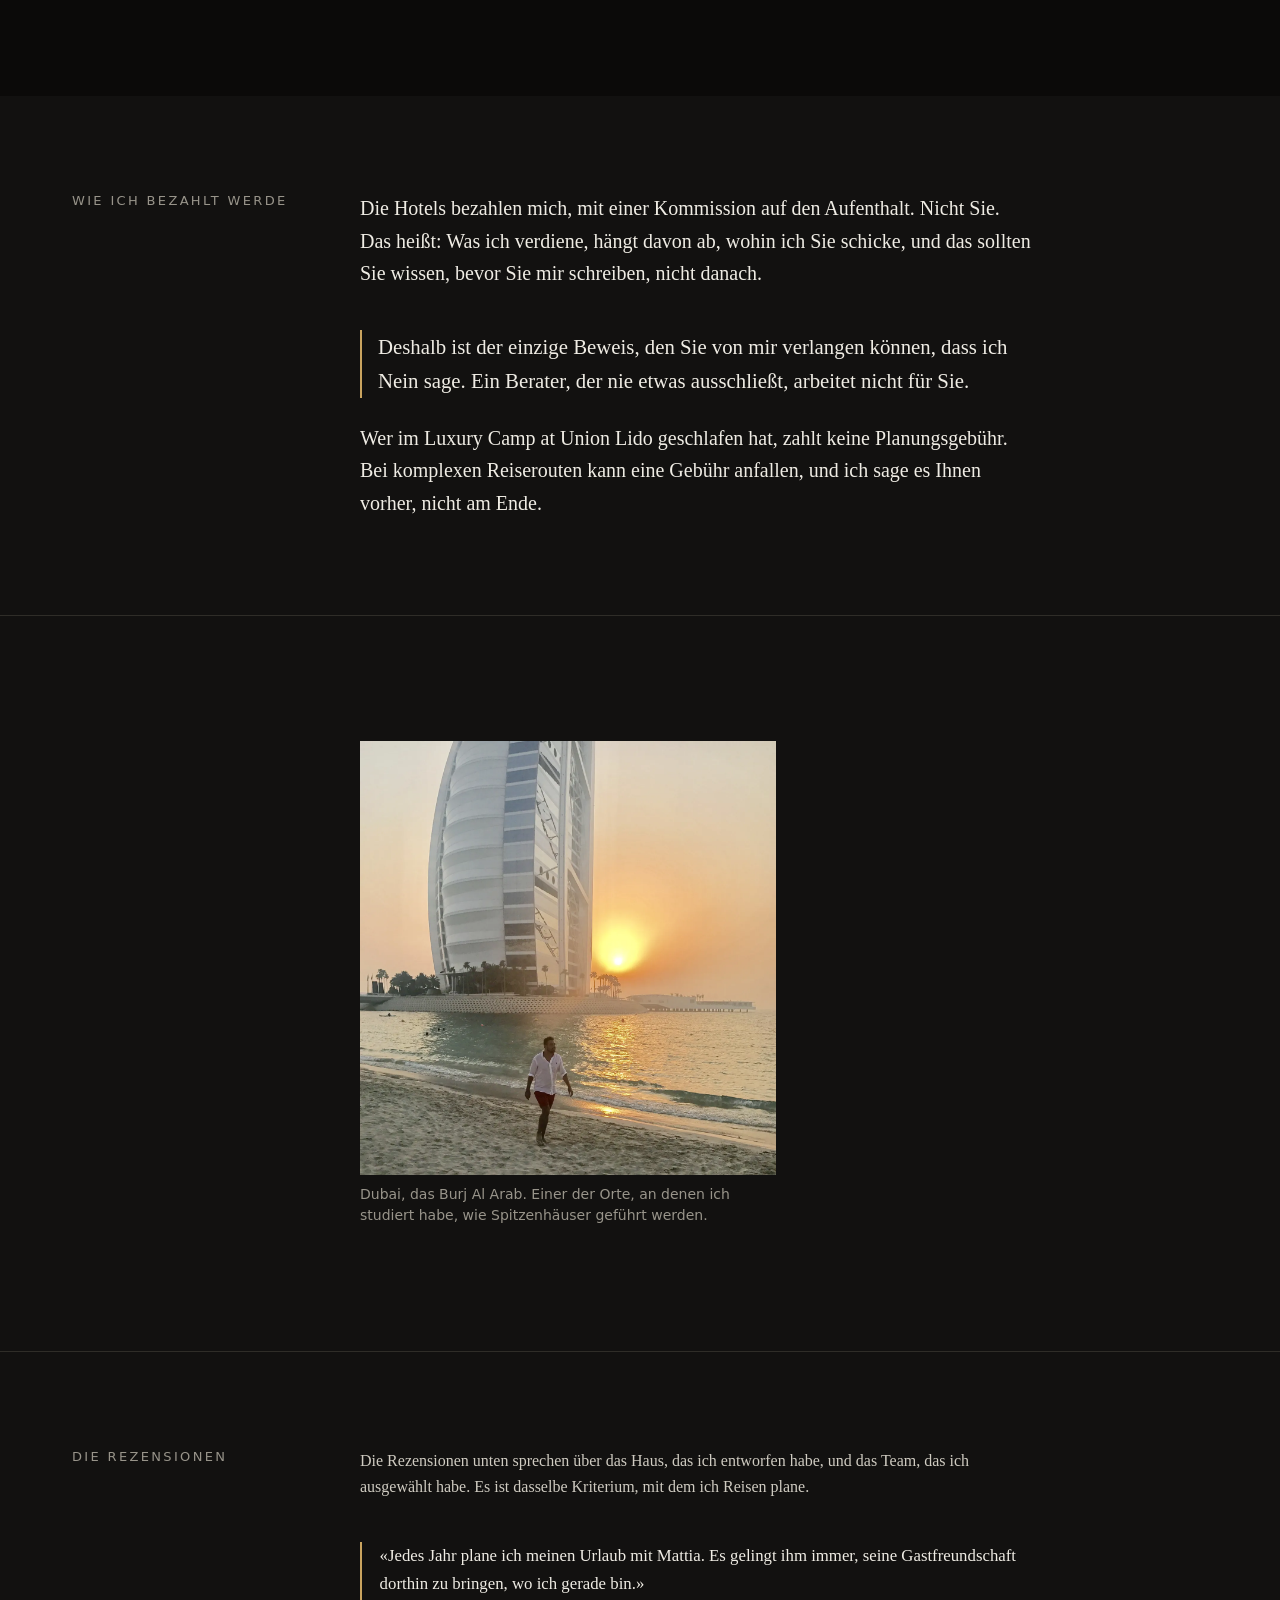
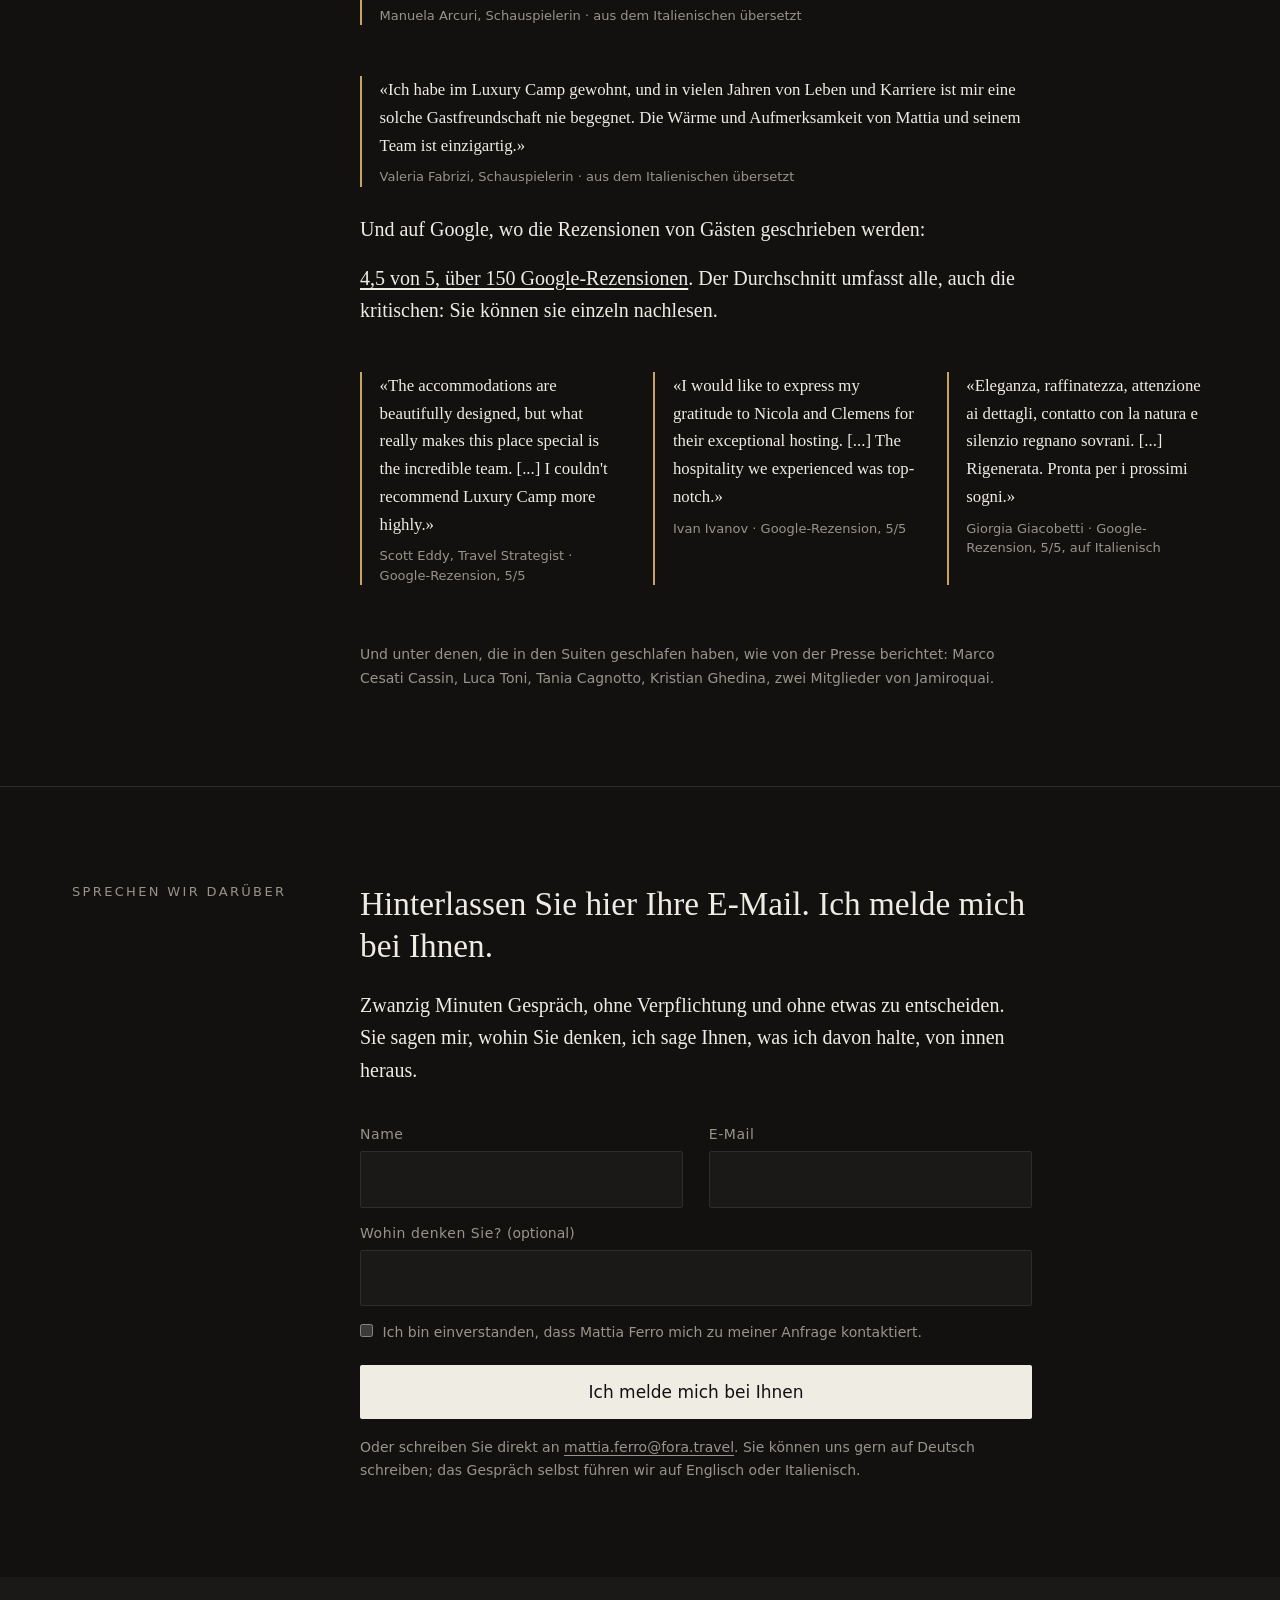
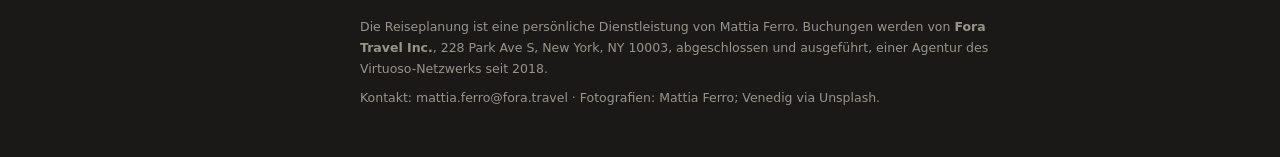
==== commit 4521a406: "Tema scuro permanente per tutti i visitatori, con salvaguardia stampa e theme-color Co-Authored-By: " ====
--- a/de/index.html
+++ b/de/index.html
@@ -15,17 +15,21 @@
 <meta property="og:description" content="Ich habe die besten Hotels der Welt studiert. Dann habe ich eines gebaut. Ich führe es seit acht Jahren.">
 <meta property="og:url" content="https://travel.mattiaferro.com/de/">
 <meta property="og:image" content="https://travel.mattiaferro.com/assets/og.jpg">
+<meta name="theme-color" content="#121110">
 <link rel="icon" type="image/png" href="/assets/favicon.png">
 <link rel="apple-touch-icon" href="/assets/apple-touch-icon.png">
 <style>
 :root{
-  --ink:#14130f; --ink-2:#3f3d36; --soft:#57544c; --line:#ded9cd;
-  --bg:#faf7f1; --bg-2:#f2ede3; --dark:#14130f; --ivory:#f5f0e6; --brass:#9a7b3f; --brass-text:#7d6233; --brass-dark:#c9a45f;
+  color-scheme:dark;
+  --ink:#efece4; --ink-2:#cfcbc1; --soft:#98948a; --line:#2f2d28;
+  --bg:#121110; --bg-2:#1a1917; --dark:#0b0a09; --ivory:#f5f0e6; --brass:#c9a45f; --brass-text:#c9a45f; --brass-dark:#c9a45f;
   --w:38rem; --wl:58rem; --nav-h:3.25rem;
 }
-@media (prefers-color-scheme:dark){
-  :root{--ink:#efece4; --ink-2:#cfcbc1; --soft:#98948a; --line:#2f2d28;
-        --bg:#121110; --bg-2:#1a1917; --dark:#0b0a09; --brass:#c9a45f; --brass-text:#c9a45f; --brass-dark:#c9a45f;}
+@media print{
+  :root{color-scheme:light;
+    --ink:#14130f; --ink-2:#3f3d36; --soft:#57544c; --line:#ccc;
+    --bg:#fff; --bg-2:#fff; --dark:#fff; --ivory:#14130f; --brass:#7d6233; --brass-text:#7d6233; --brass-dark:#7d6233;}
+  .cta{background:#14130f;color:#fff}
 }
 *{box-sizing:border-box;margin:0;padding:0}
 html{-webkit-text-size-adjust:100%}
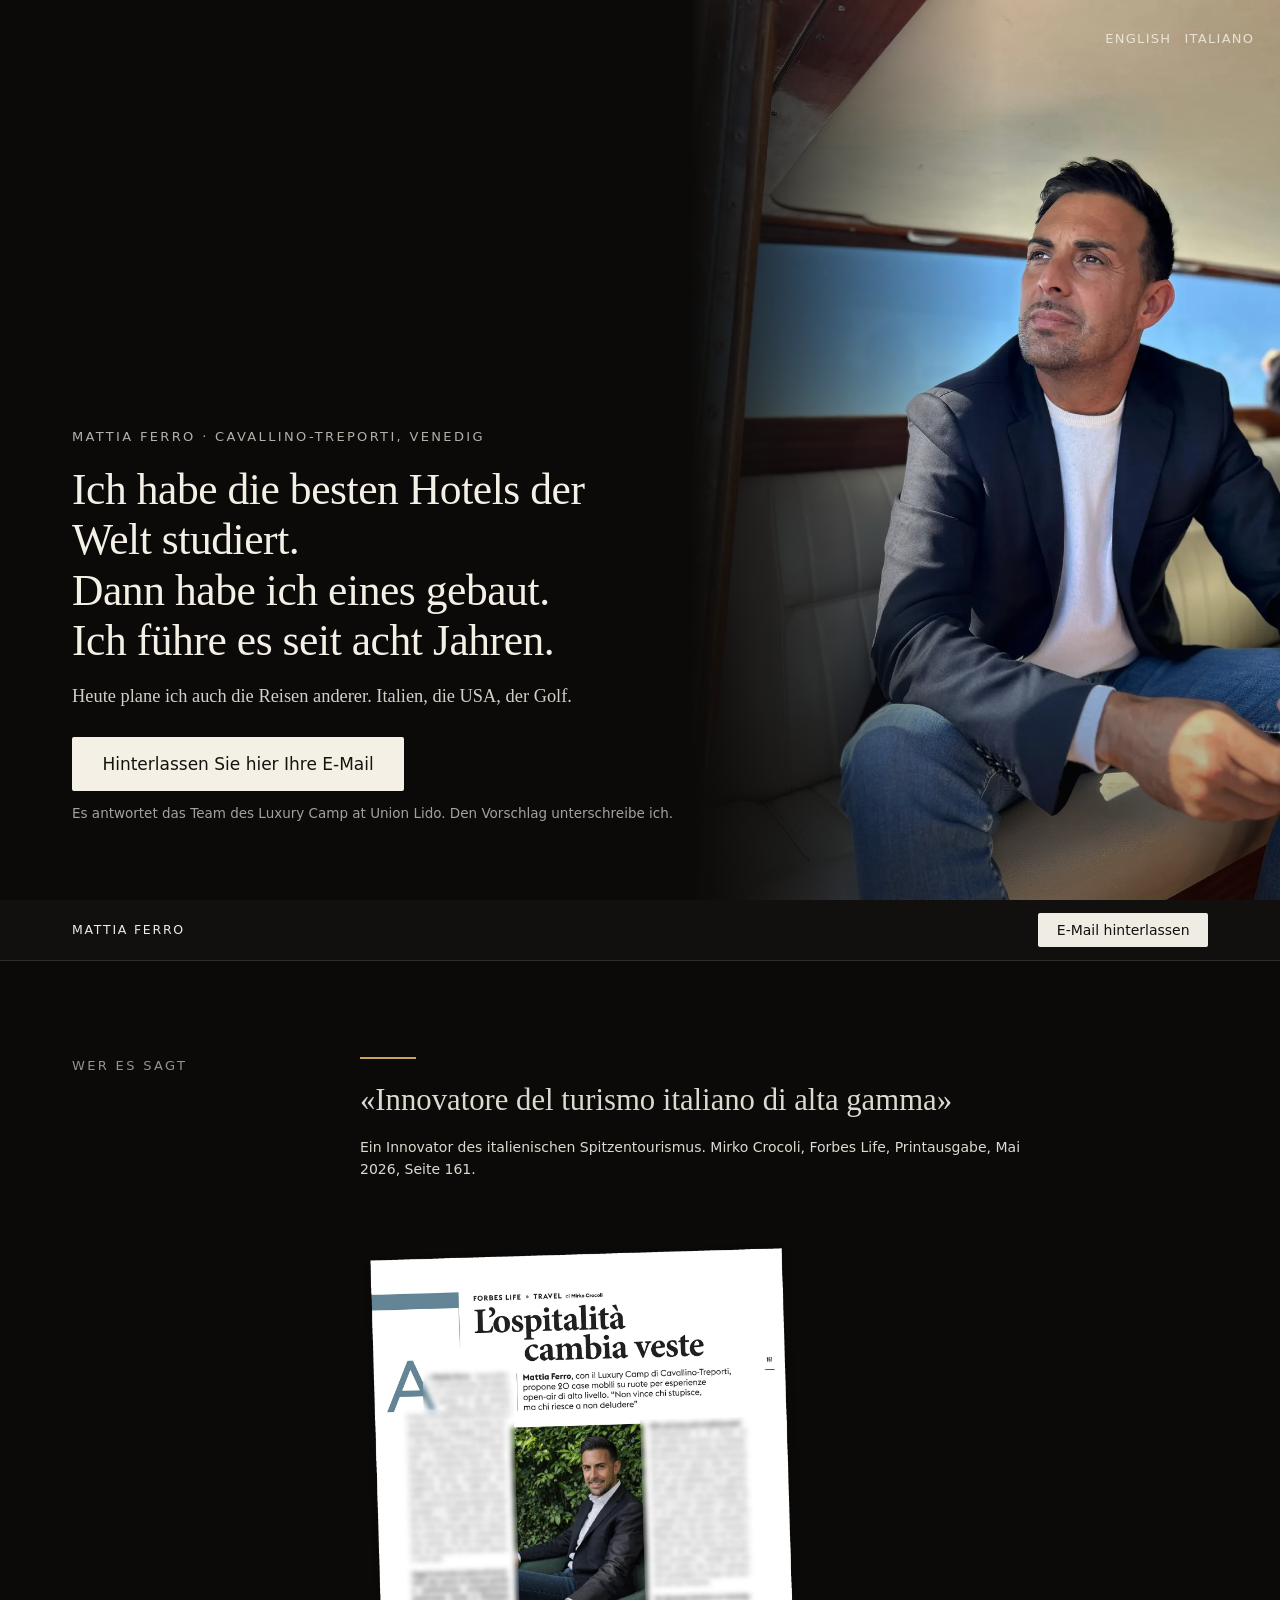
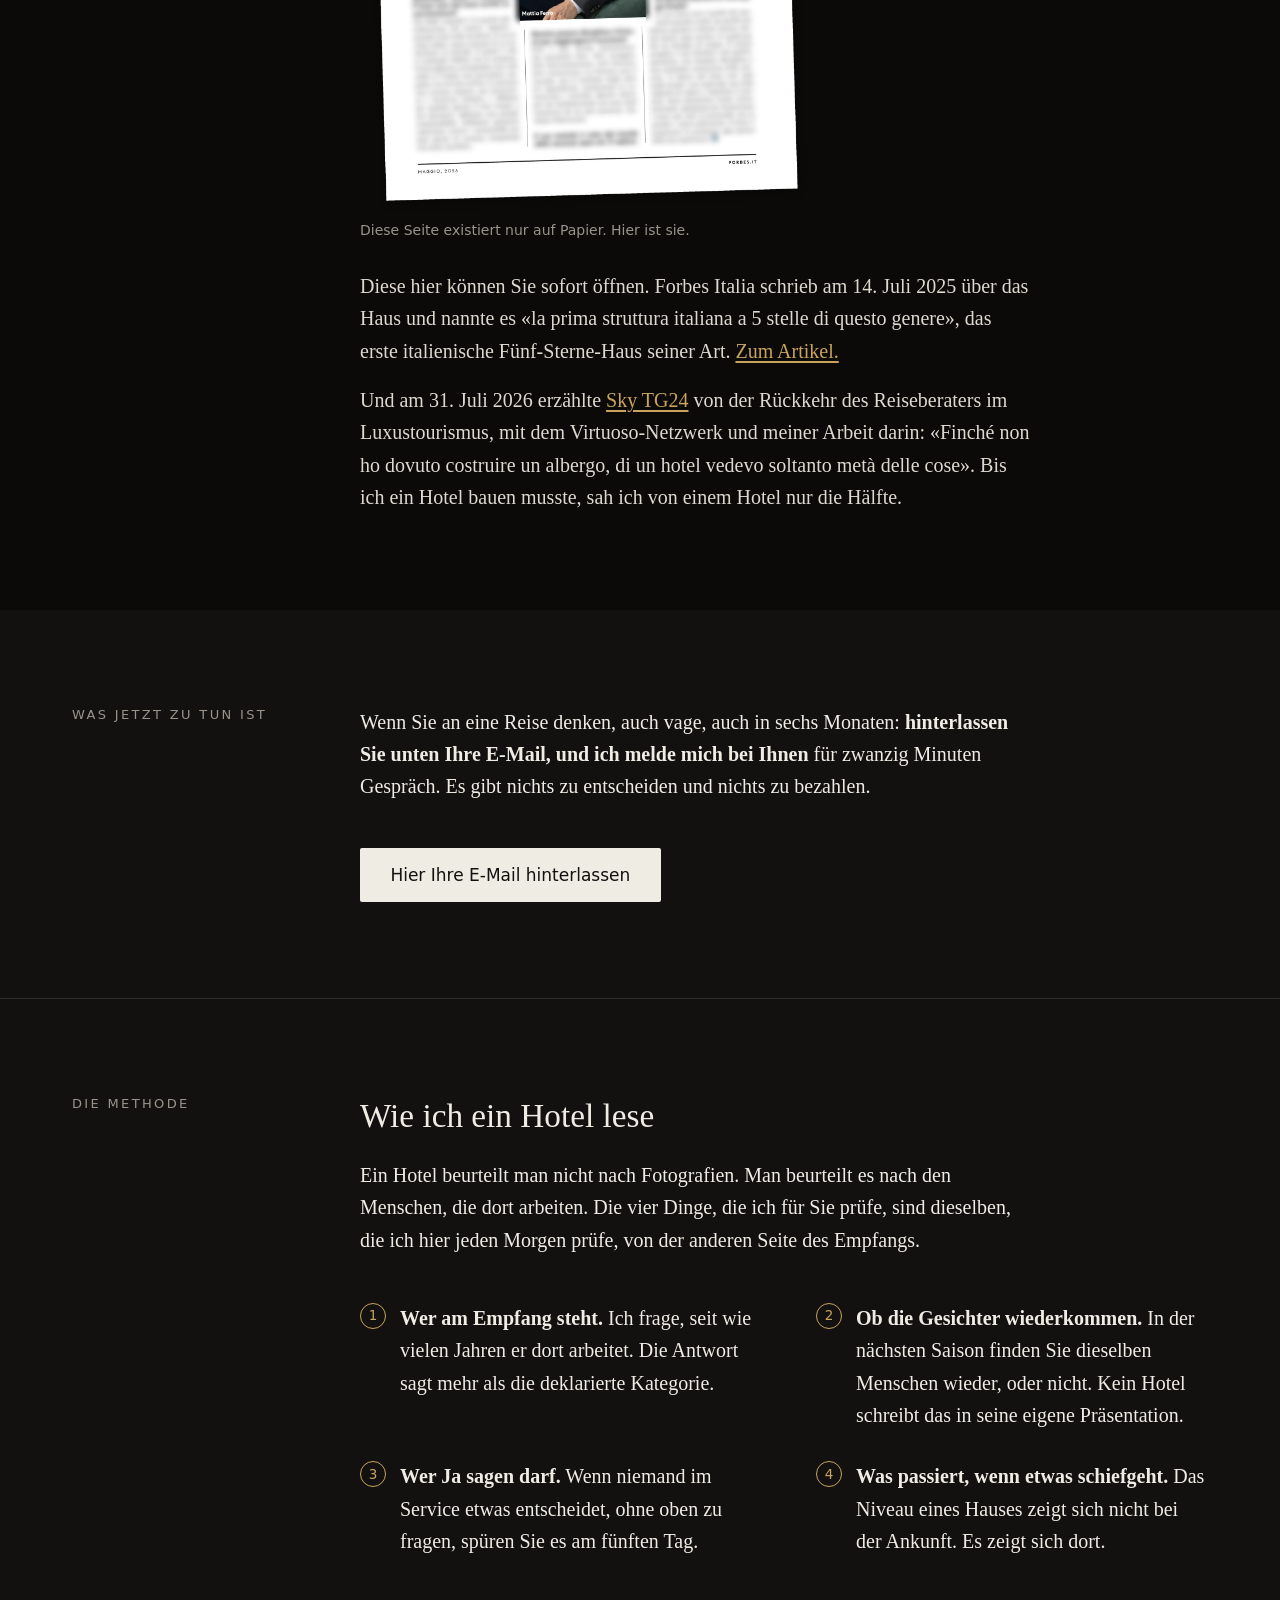
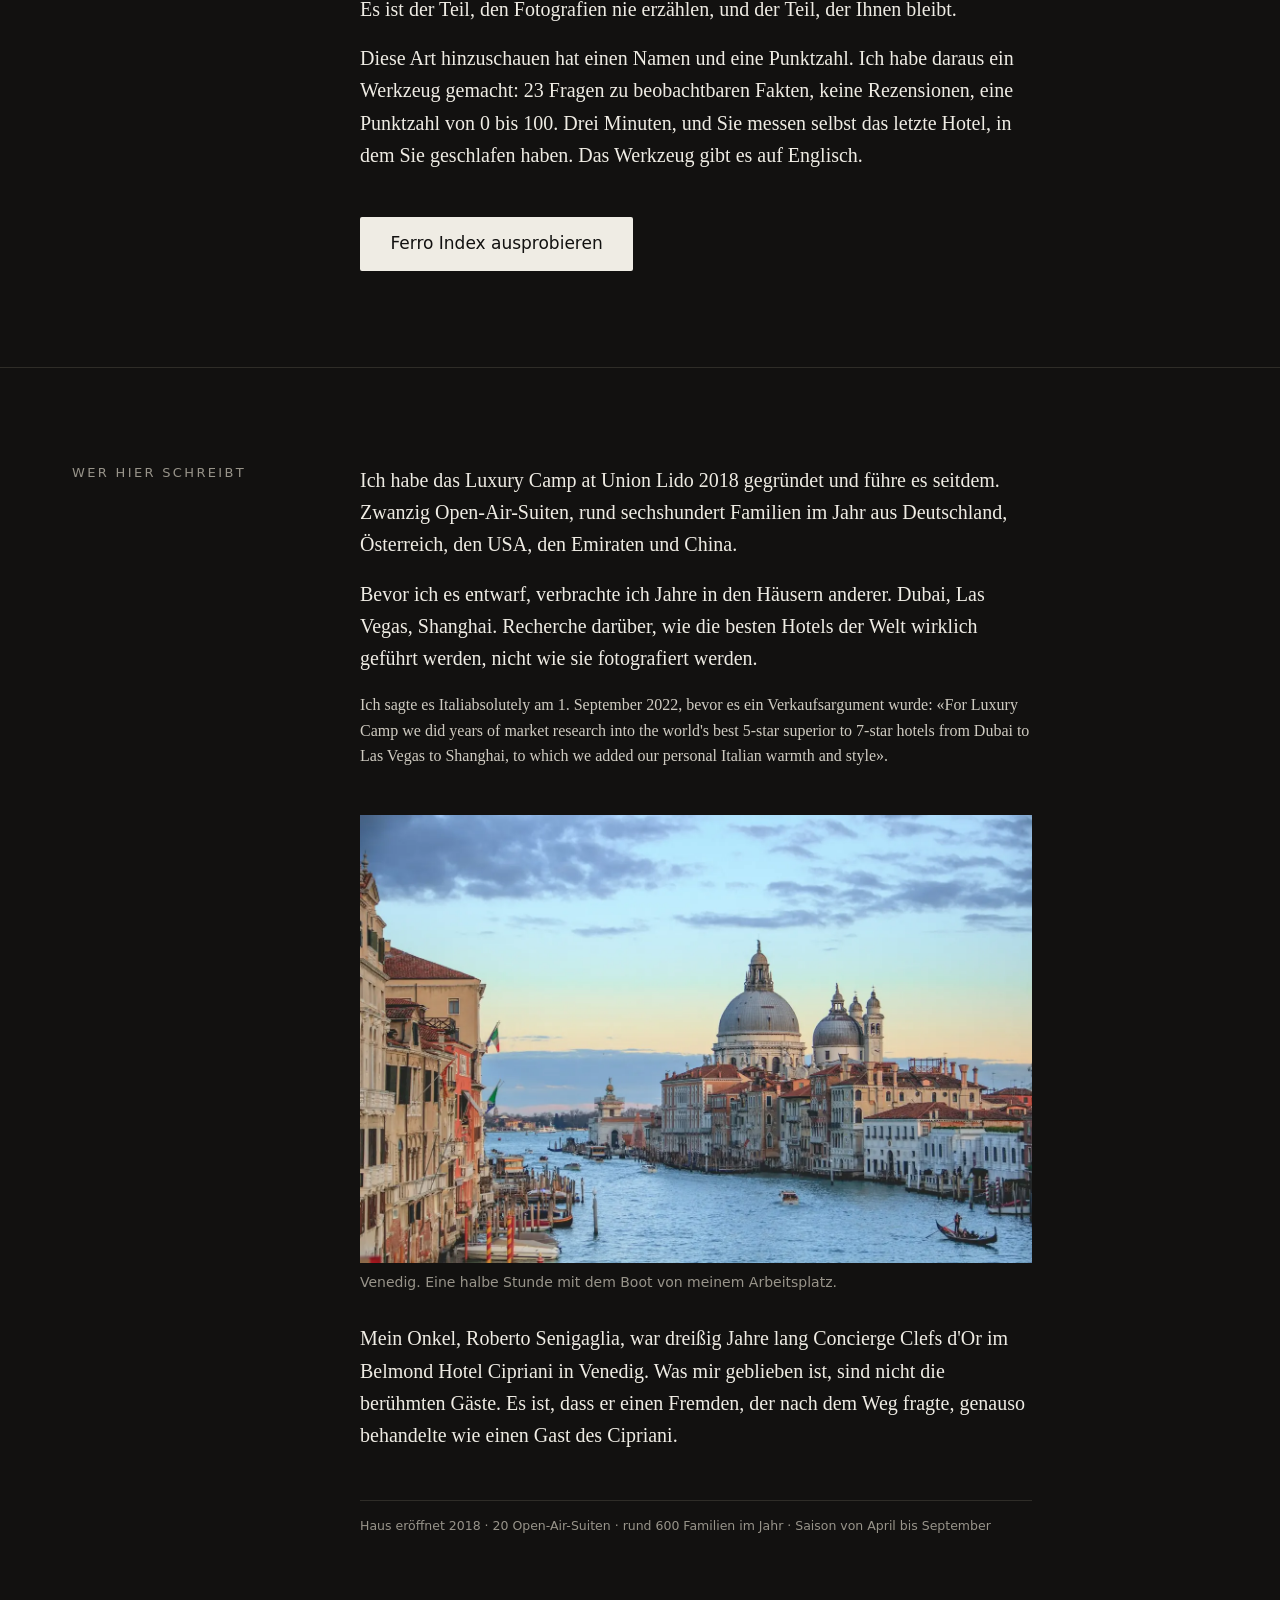
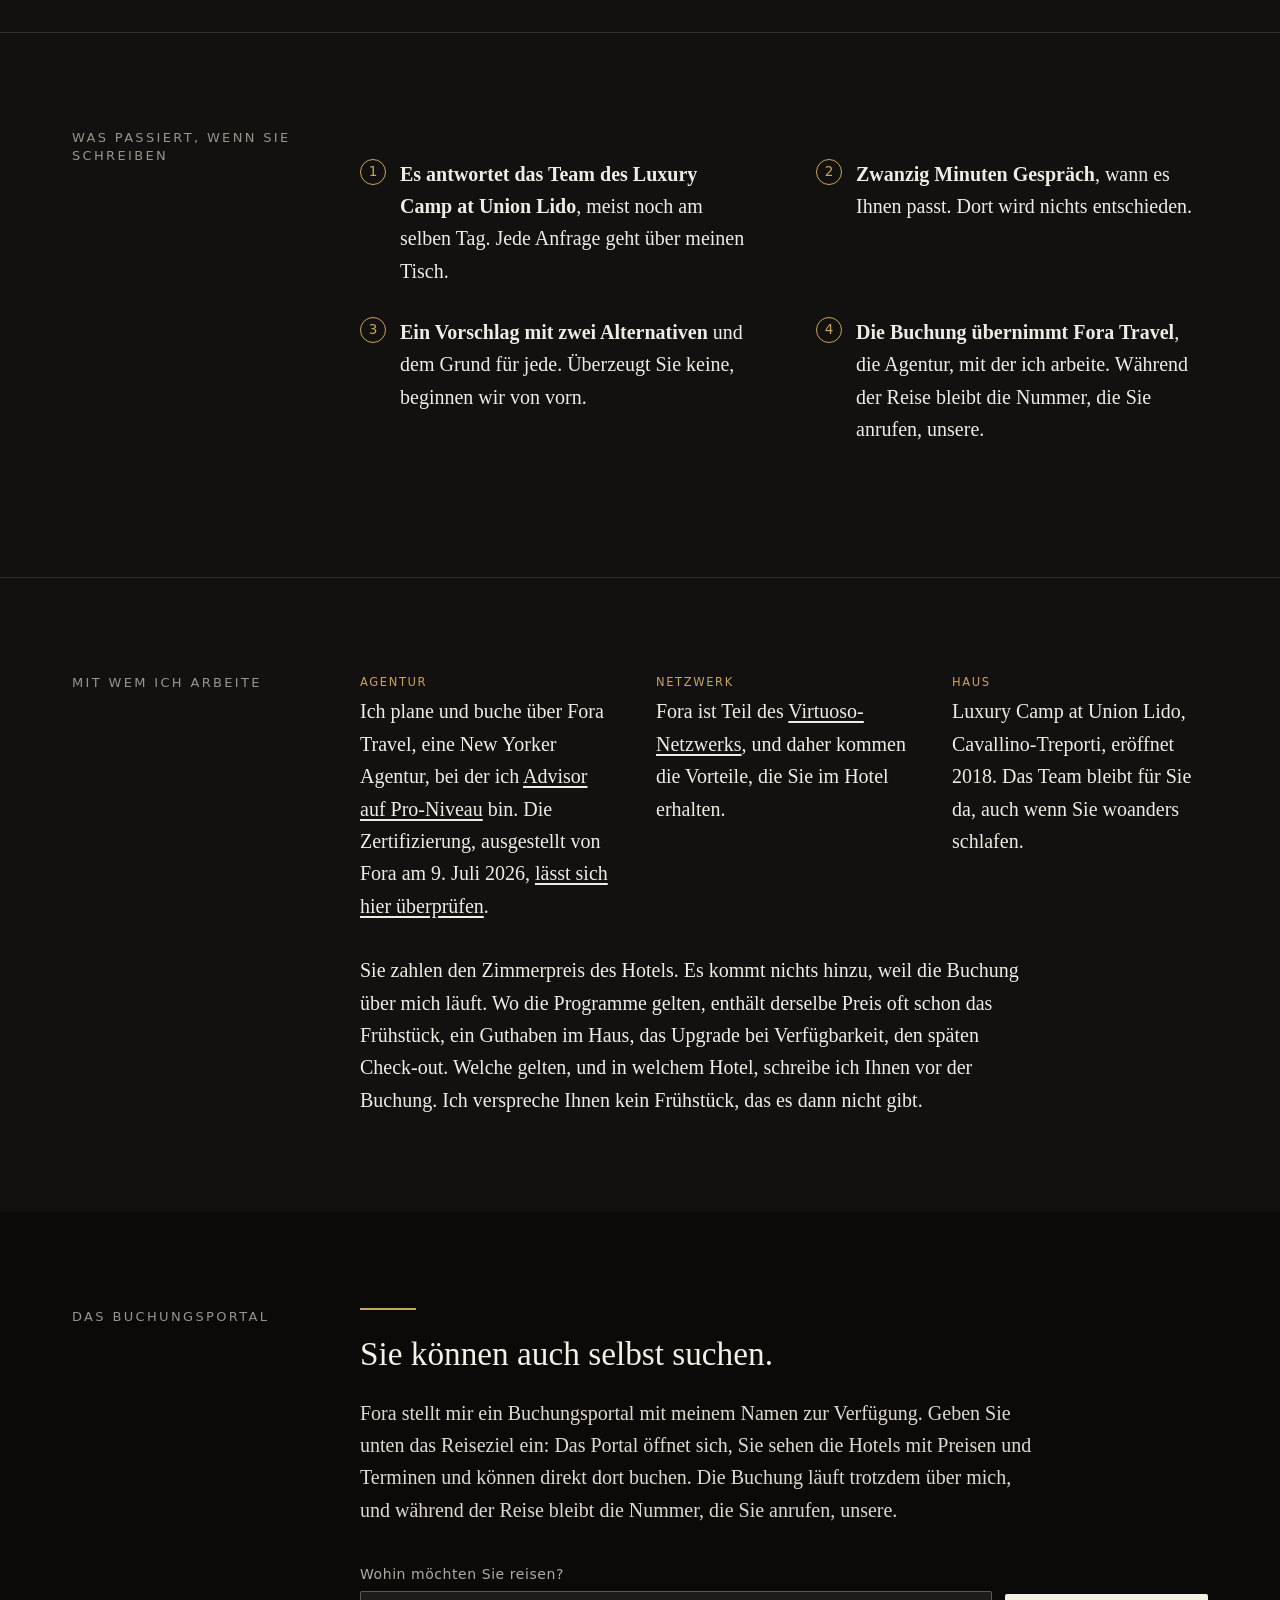
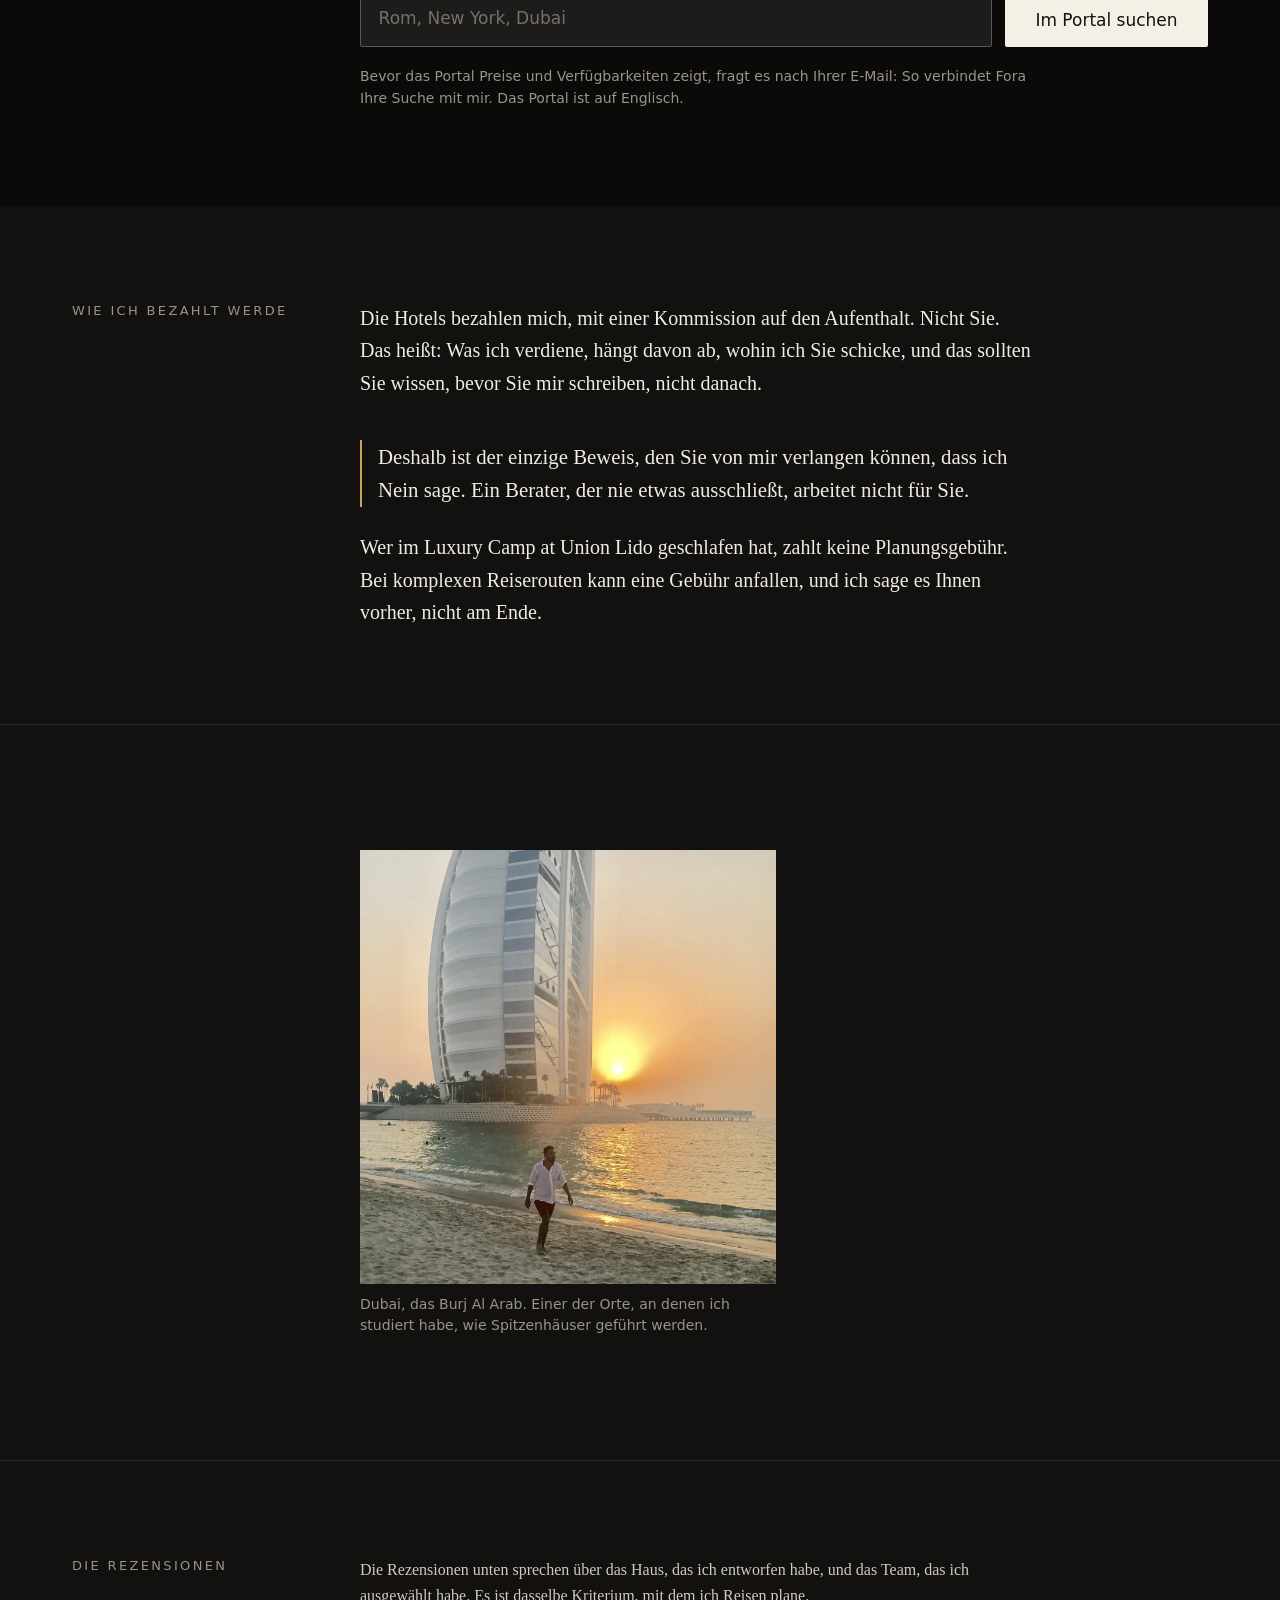
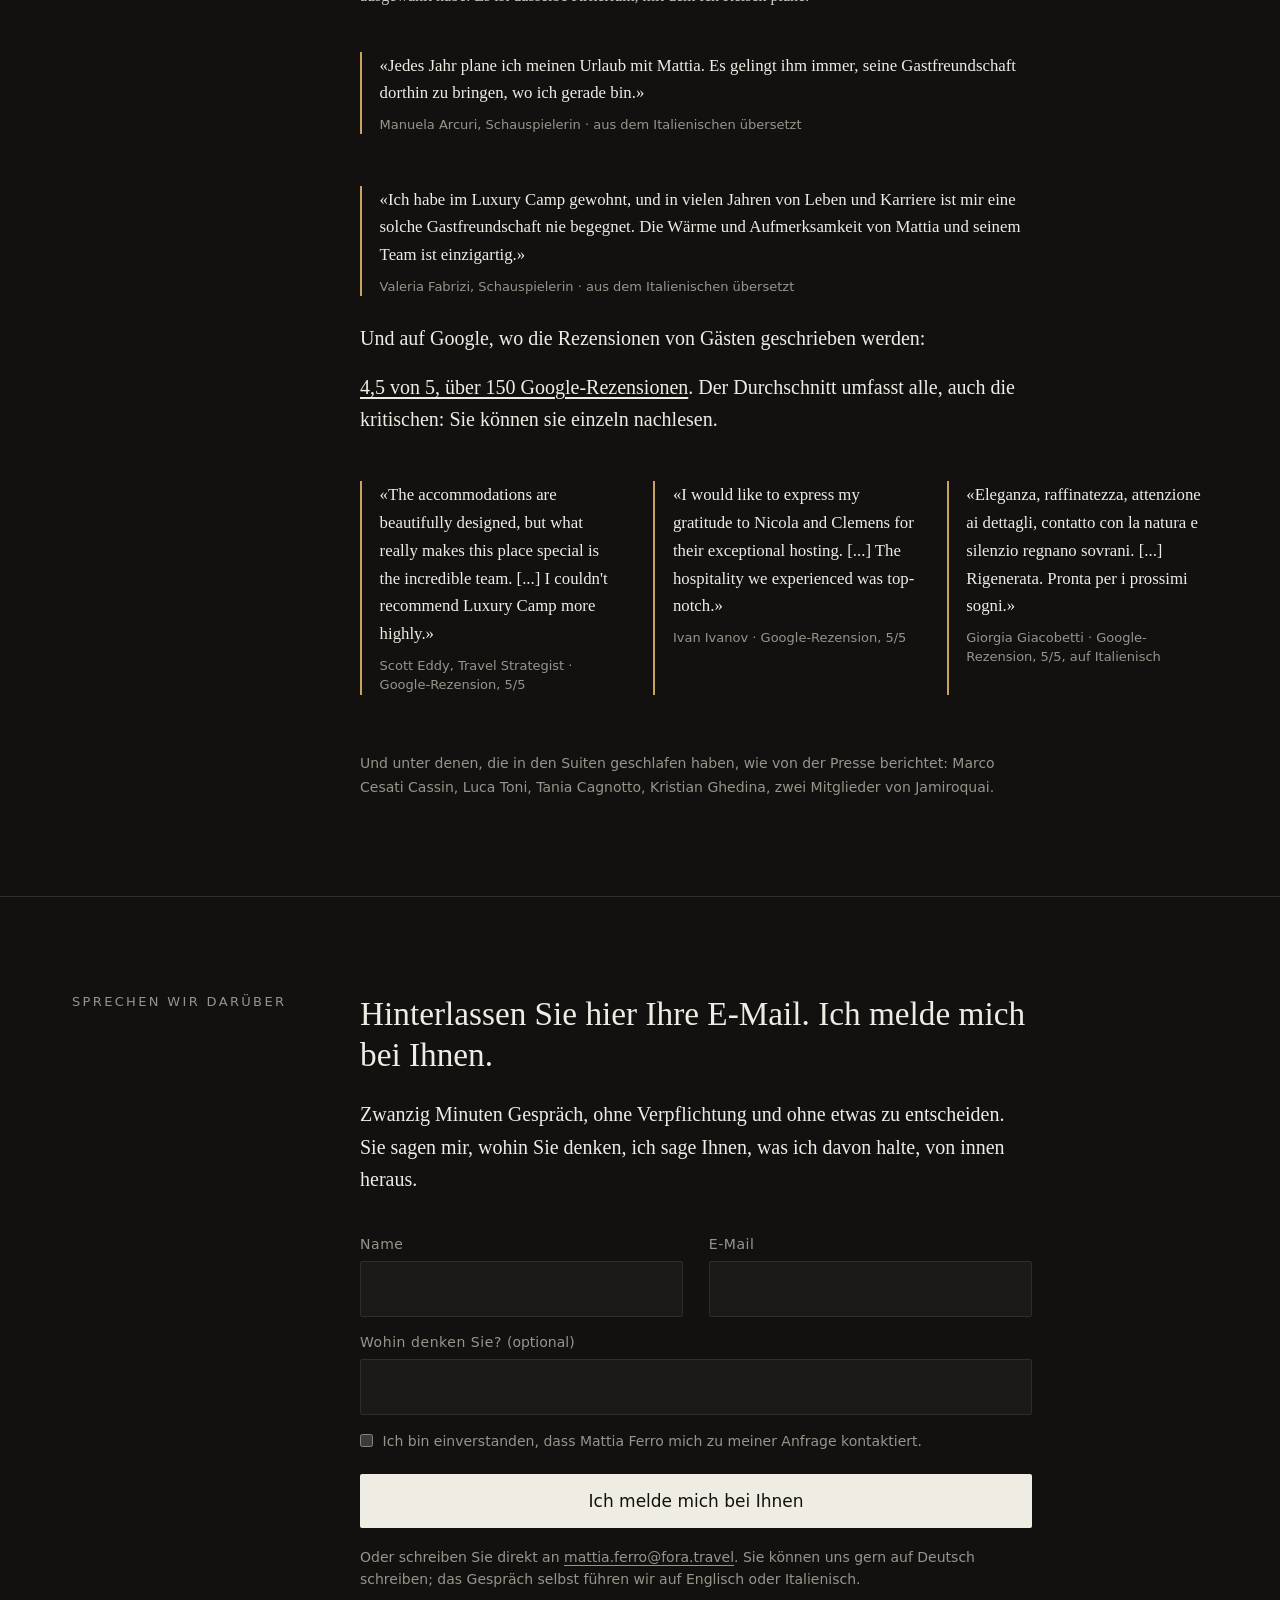
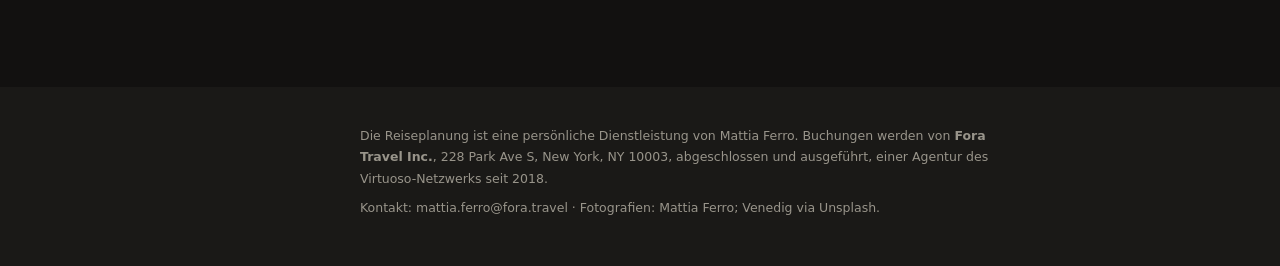
==== commit 78b1ef03: "Pagina Forbes dal PDF originale: titolo e foto nitidi, corpo articolo sfocato per copyright, resa a " ====
--- a/de/index.html
+++ b/de/index.html
@@ -204,7 +204,7 @@
   .wrap>.steps,.wrap>.griglia,.wrap>.rev3,.wrap>.form{max-width:none}
   .wrap>figure{max-width:42rem}
   .wrap>figure.ritratto{max-width:26rem}
-  .band .wrap>figure.ritratto{max-width:22rem}
+  .band .wrap>figure.ritratto{max-width:28rem}
   .wrap>.steps{display:grid;grid-template-columns:1fr 1fr;gap:1.8rem 4rem;margin:1.8rem 0 2.2rem}
   .steps li{margin-bottom:0;padding-left:2.5rem}
   .steps li::before{width:24px;height:24px;font-size:13.5px}
@@ -251,7 +251,7 @@
     <p class="quote">«Innovatore del turismo italiano di alta gamma»</p>
     <p class="attrib">Ein Innovator des italienischen Spitzentourismus. Mirko Crocoli, Forbes Life, Printausgabe, Mai 2026, Seite 161.</p>
     <figure class="ritratto">
-      <picture><source srcset="/assets/forbes-161.webp" type="image/webp"><img src="/assets/forbes-161.jpg" width="720" height="947" loading="lazy" alt="Seite 161 von Forbes Life, Mai 2026, mit dem Interview mit Mattia Ferro von Mirko Crocoli."></picture>
+      <picture><source srcset="/assets/forbes-161-pagina.webp" type="image/webp"><img src="/assets/forbes-161-pagina.png" width="1600" height="2044" loading="lazy" alt="Seite 161 von Forbes Life, Mai 2026, mit dem Interview mit Mattia Ferro von Mirko Crocoli."></picture>
       <figcaption>Diese Seite existiert nur auf Papier. Hier ist sie.</figcaption>
     </figure>
     <p>Diese hier können Sie sofort öffnen. Forbes Italia schrieb am 14. Juli 2025 über das Haus und nannte es «la prima struttura italiana a 5 stelle di questo genere», das erste italienische Fünf-Sterne-Haus seiner Art. <a href="https://forbes.it/2025/07/14/luxury-camp-lesperienza-esclusiva-delle-vacanze-allaria-aperta">Zum Artikel.</a></p>
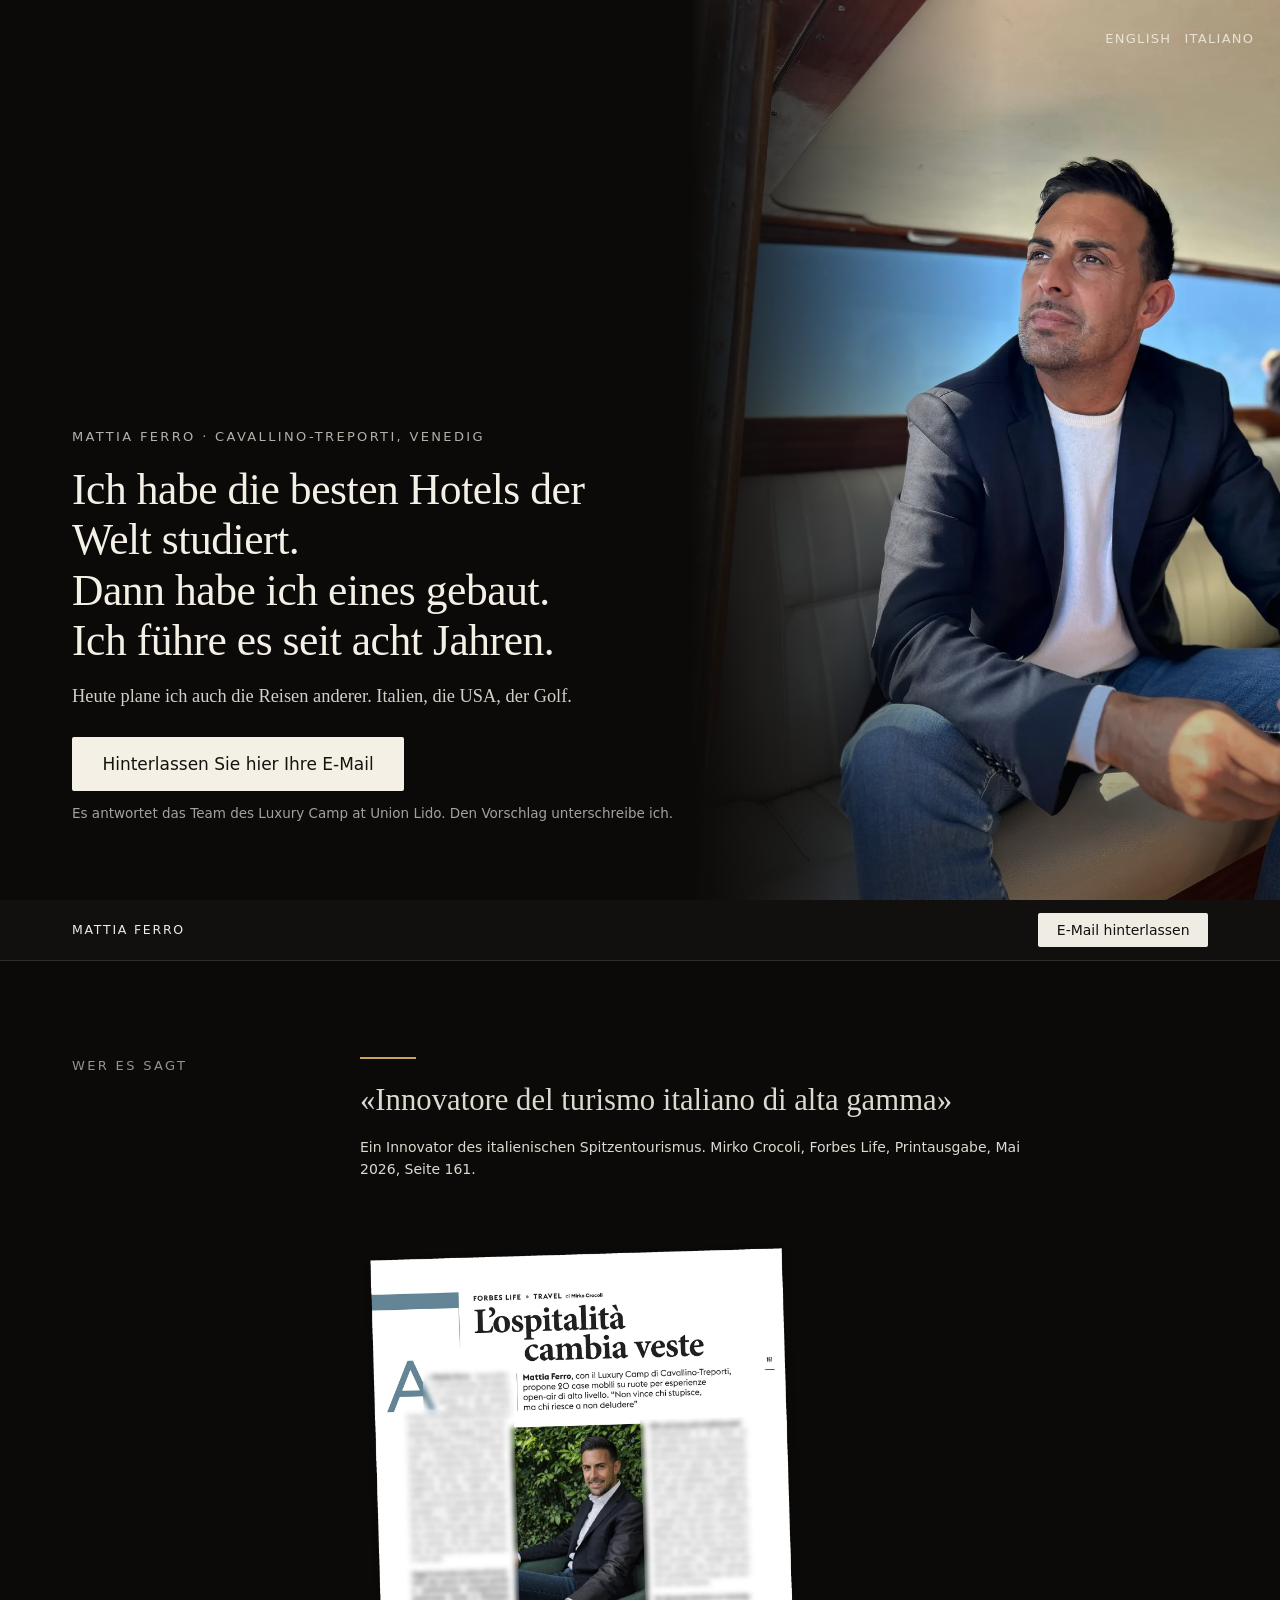
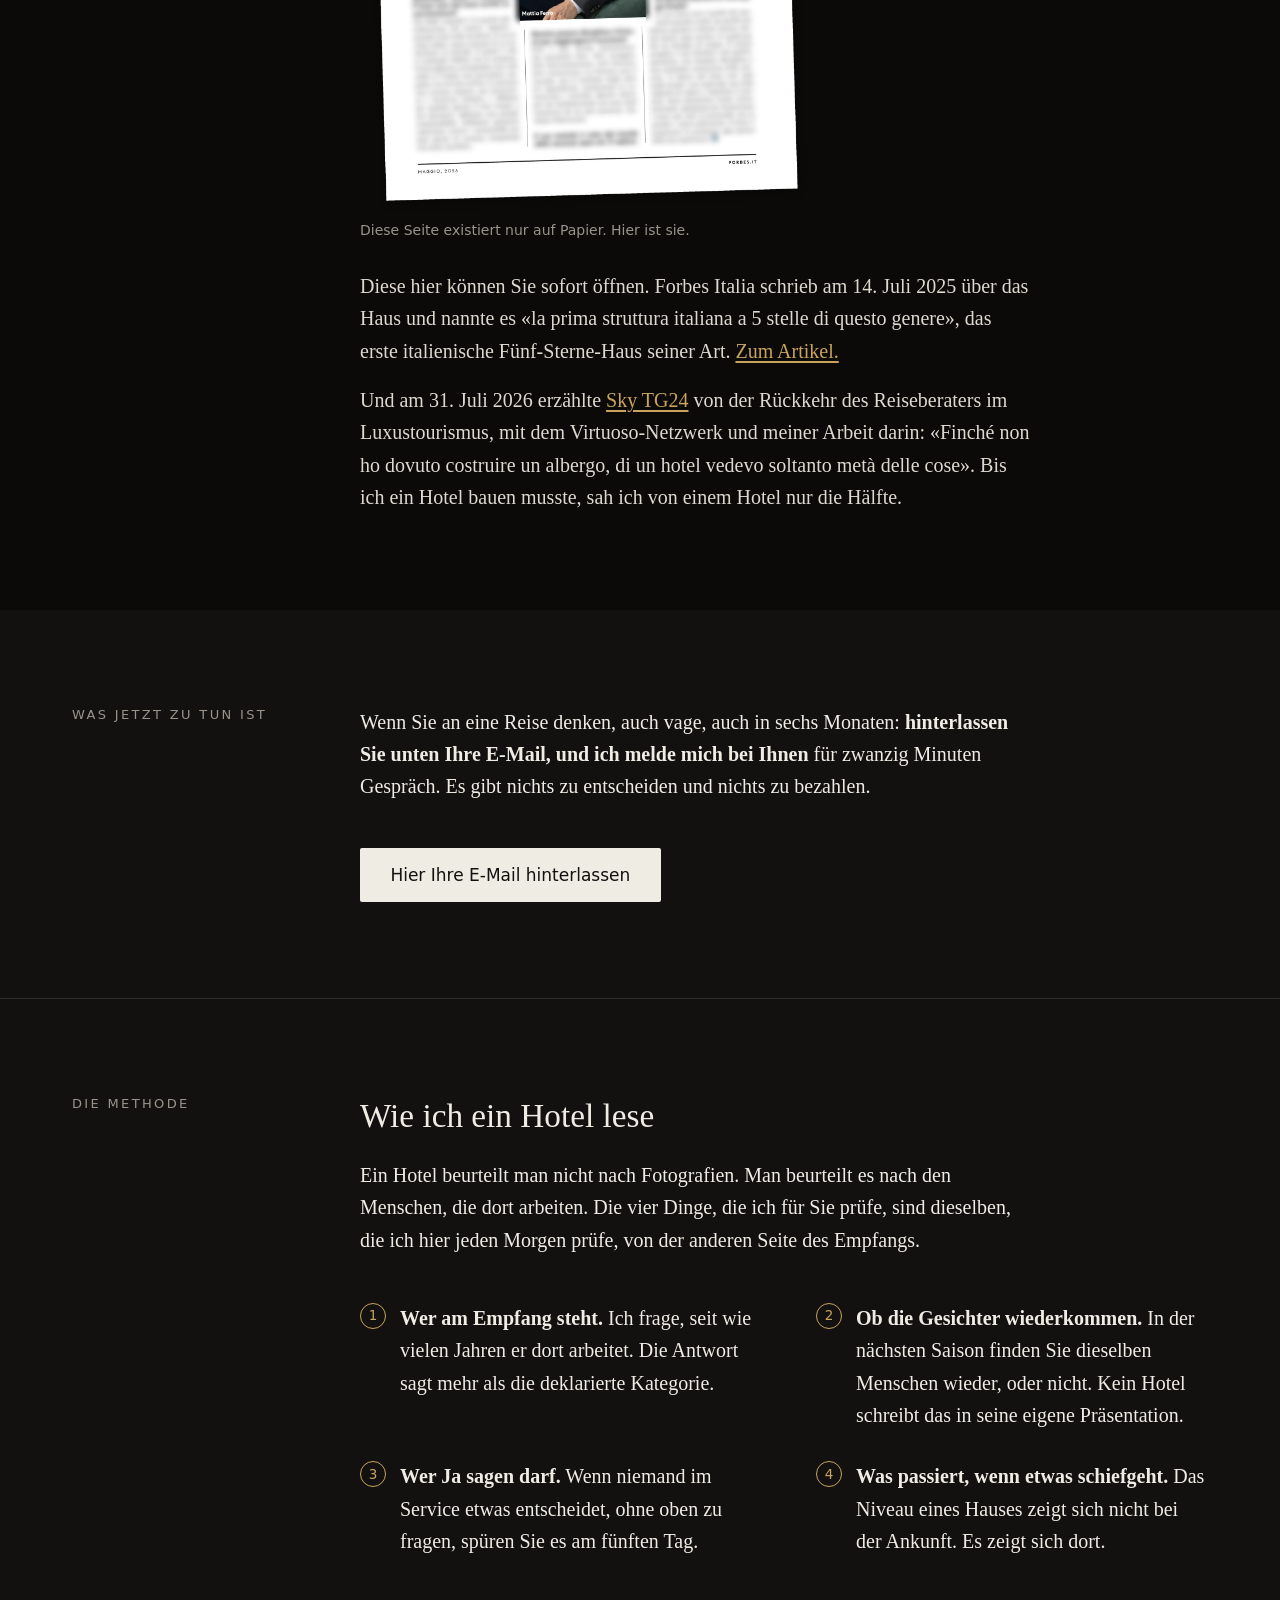
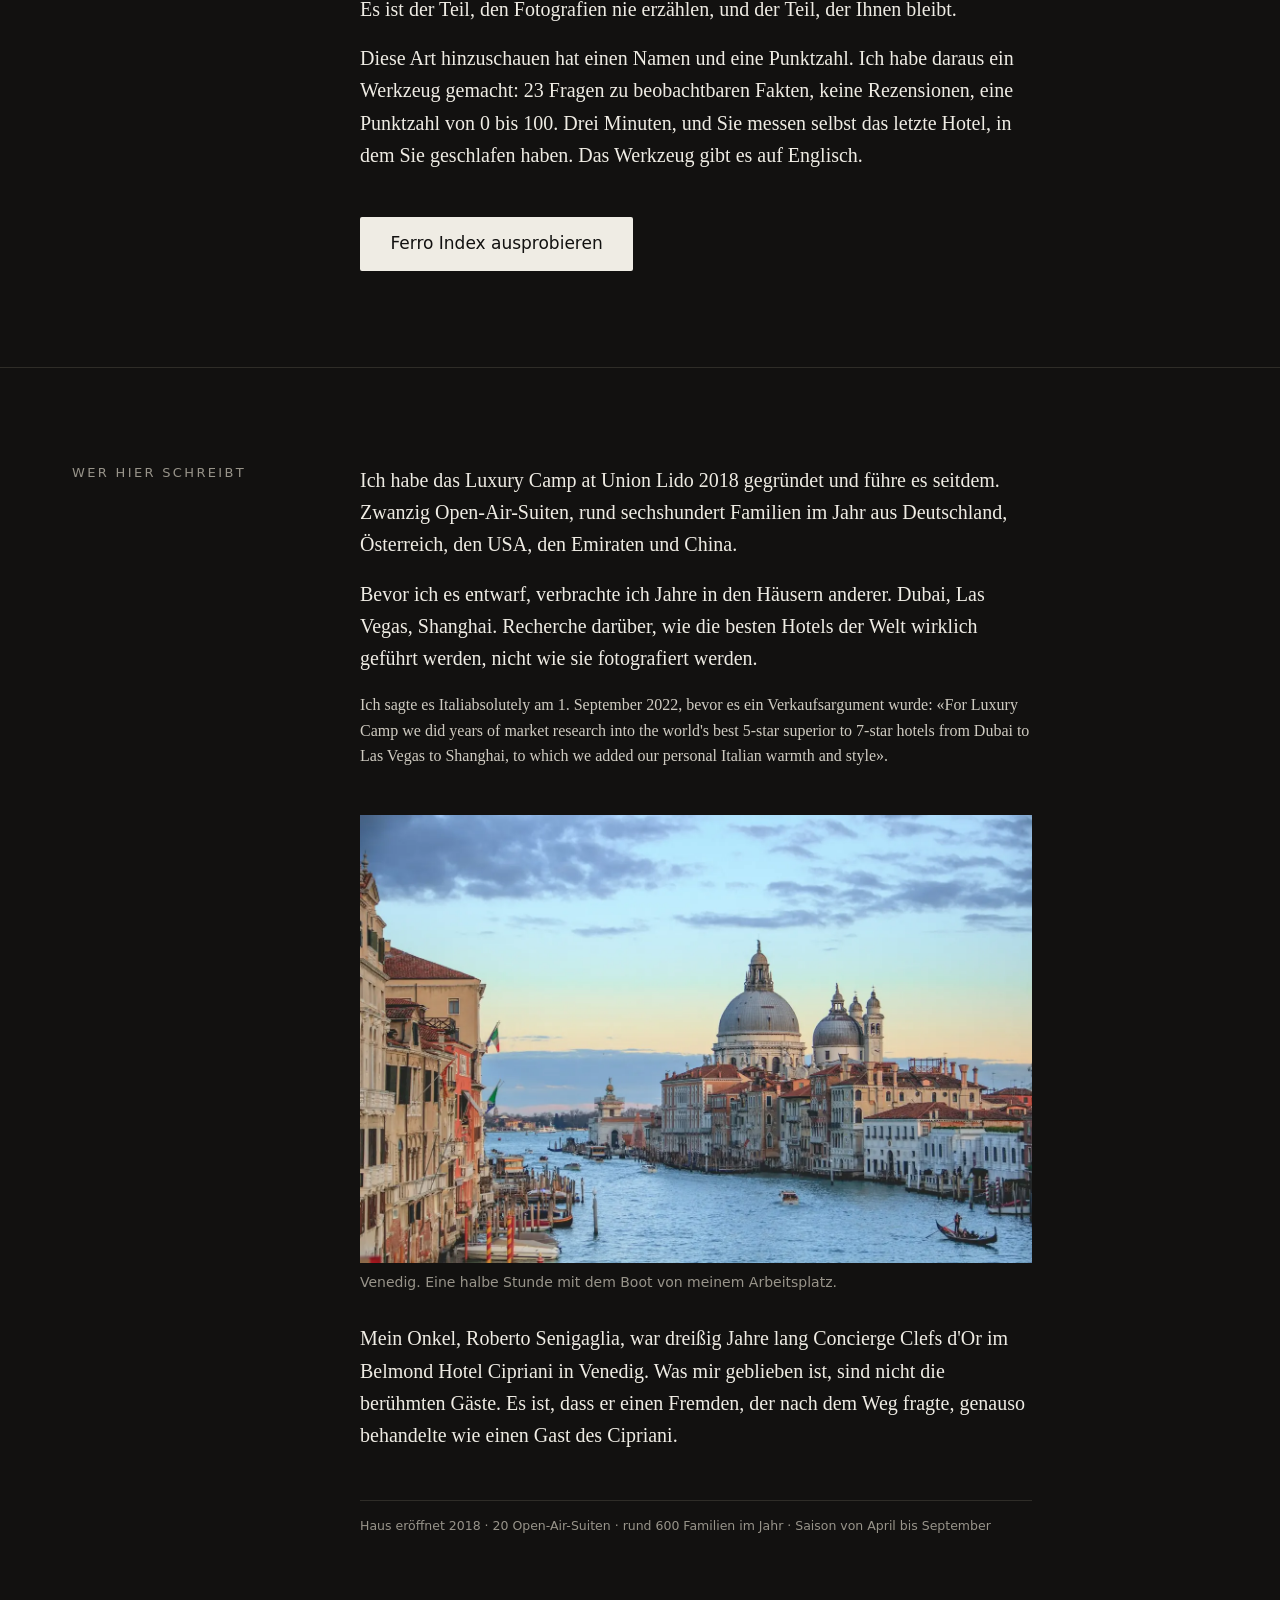
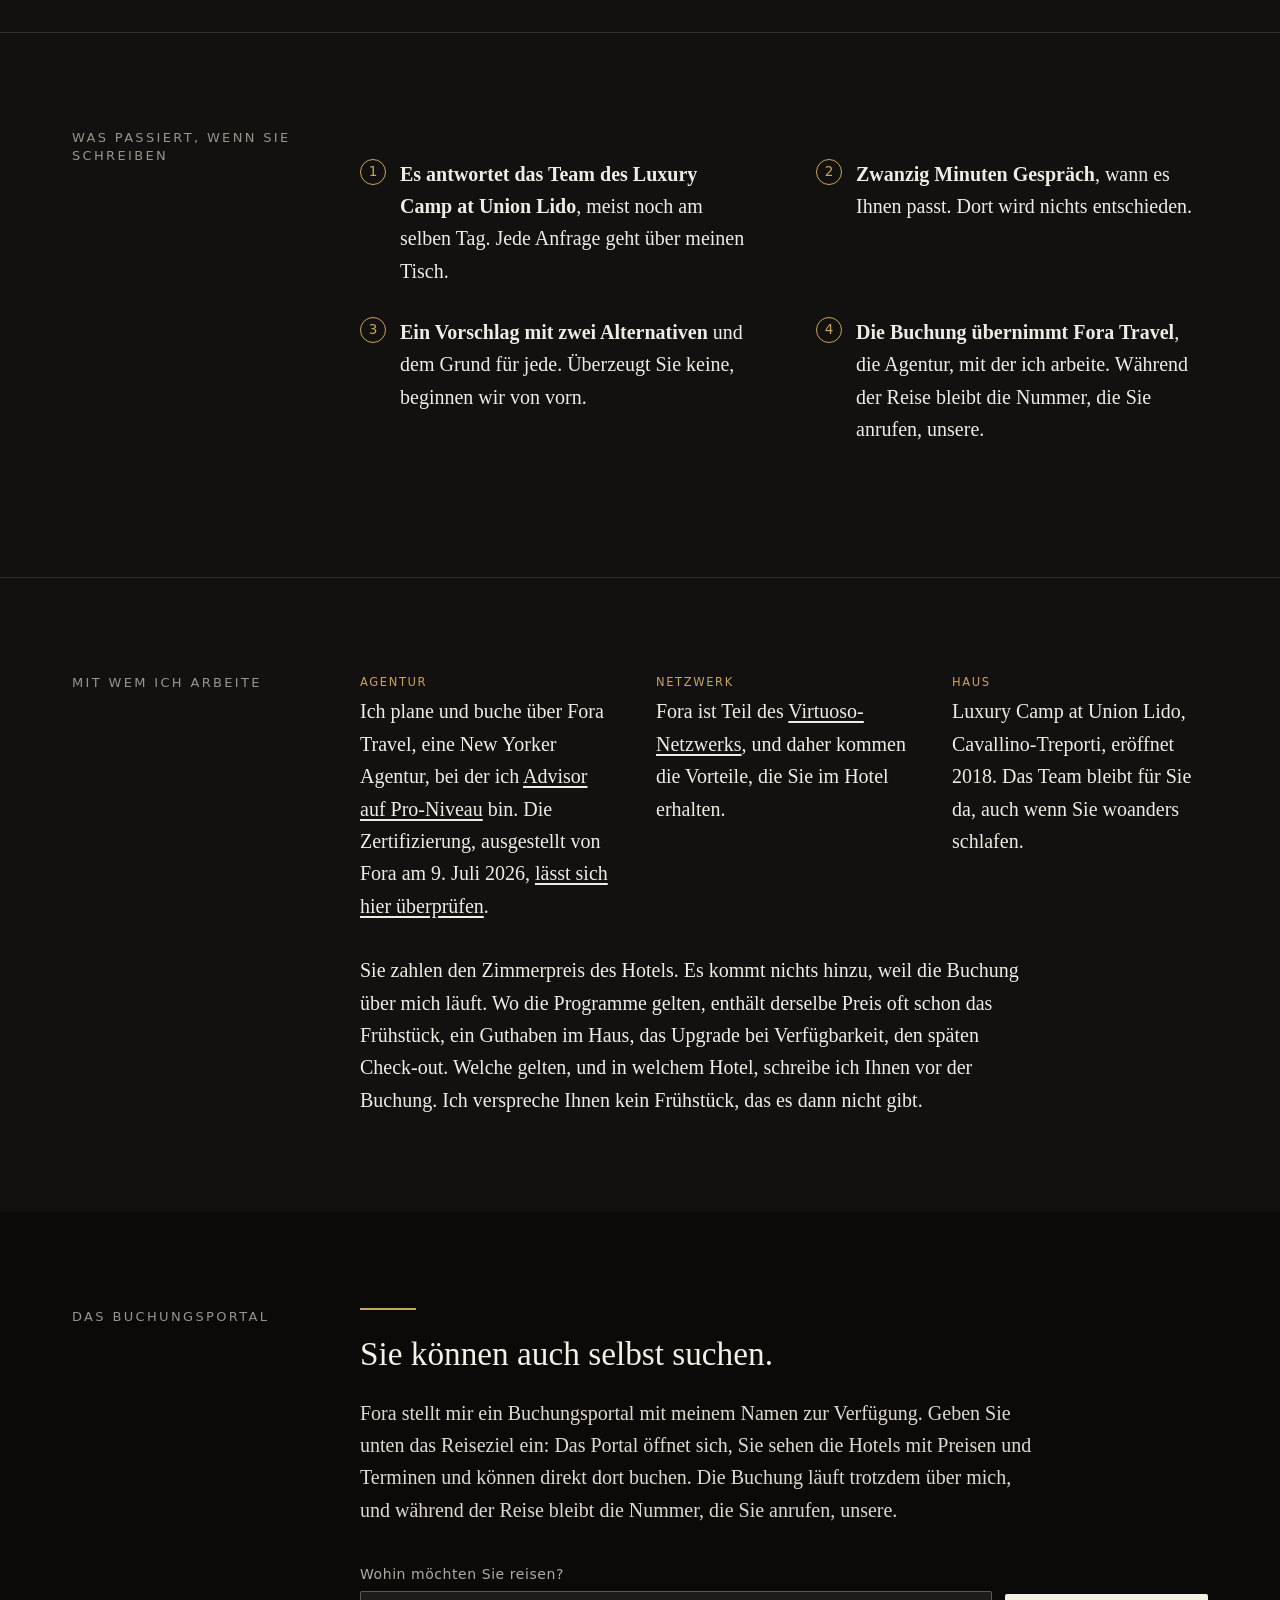
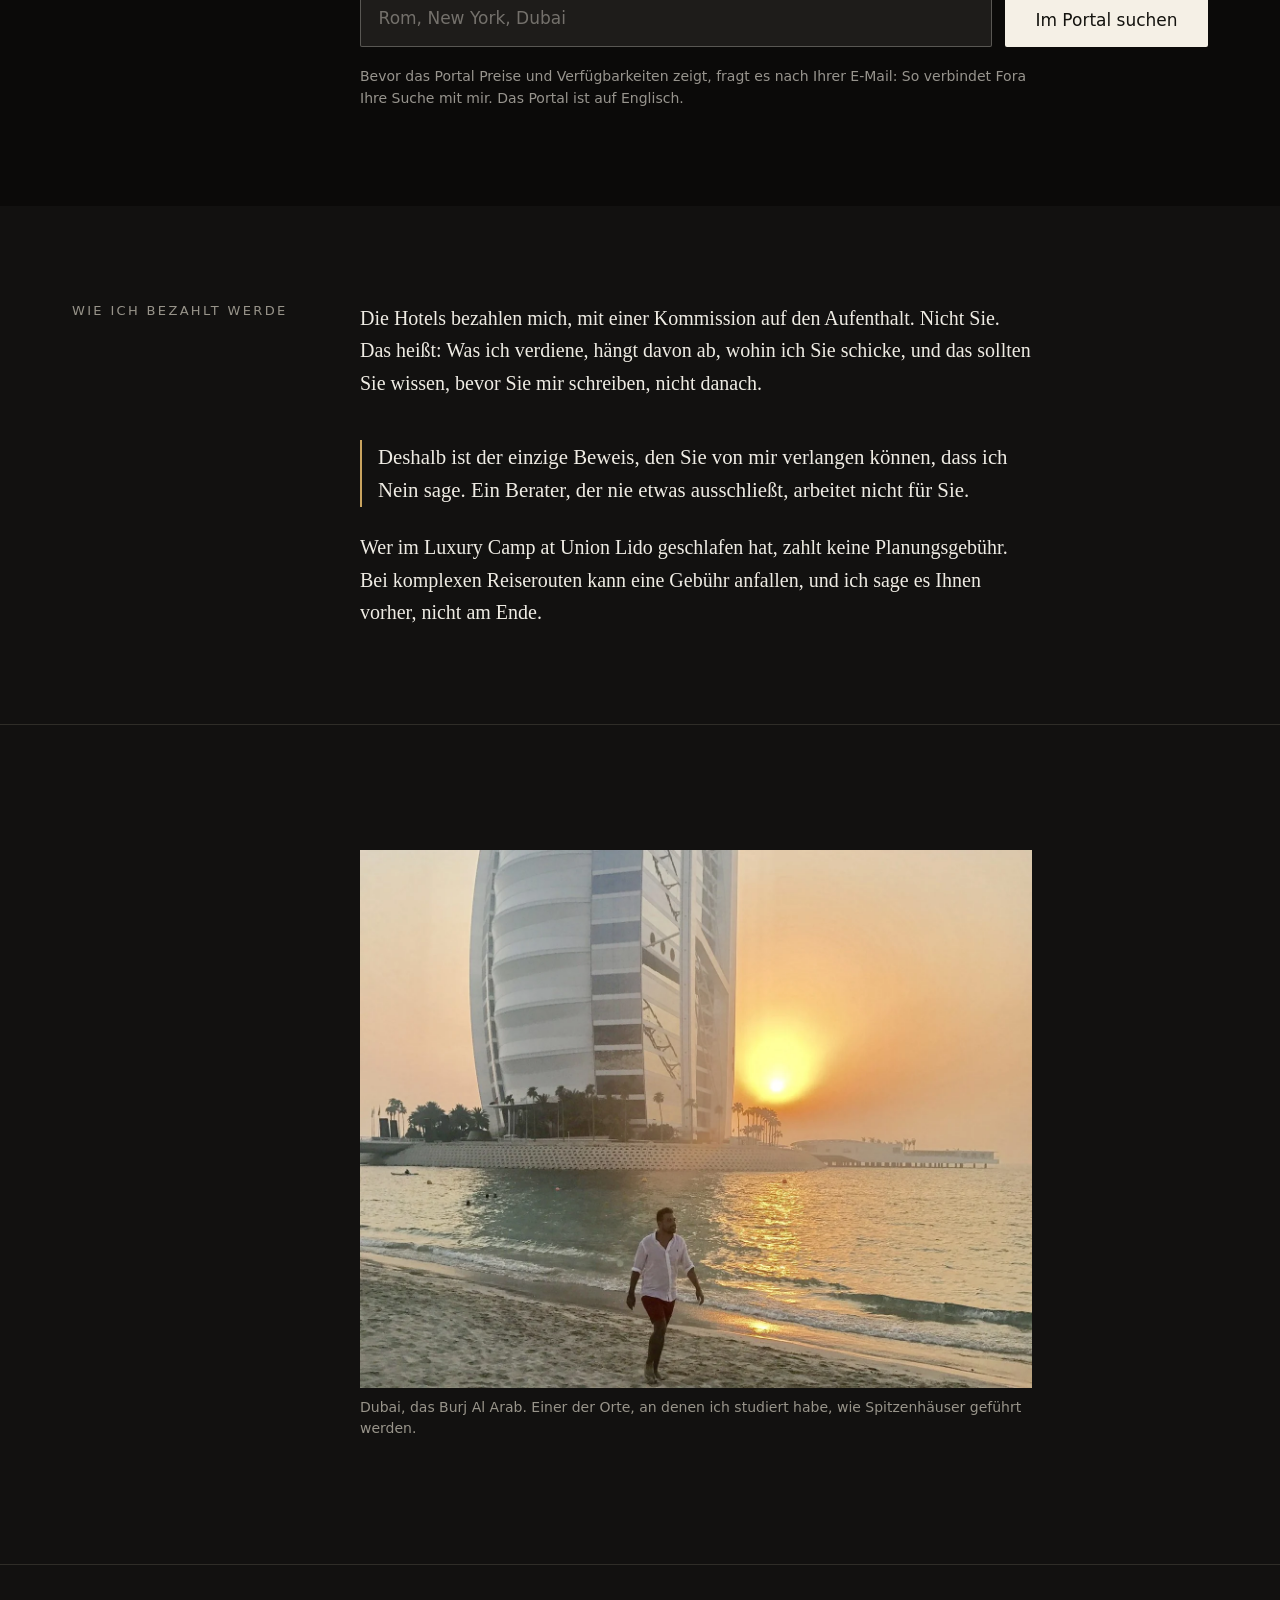
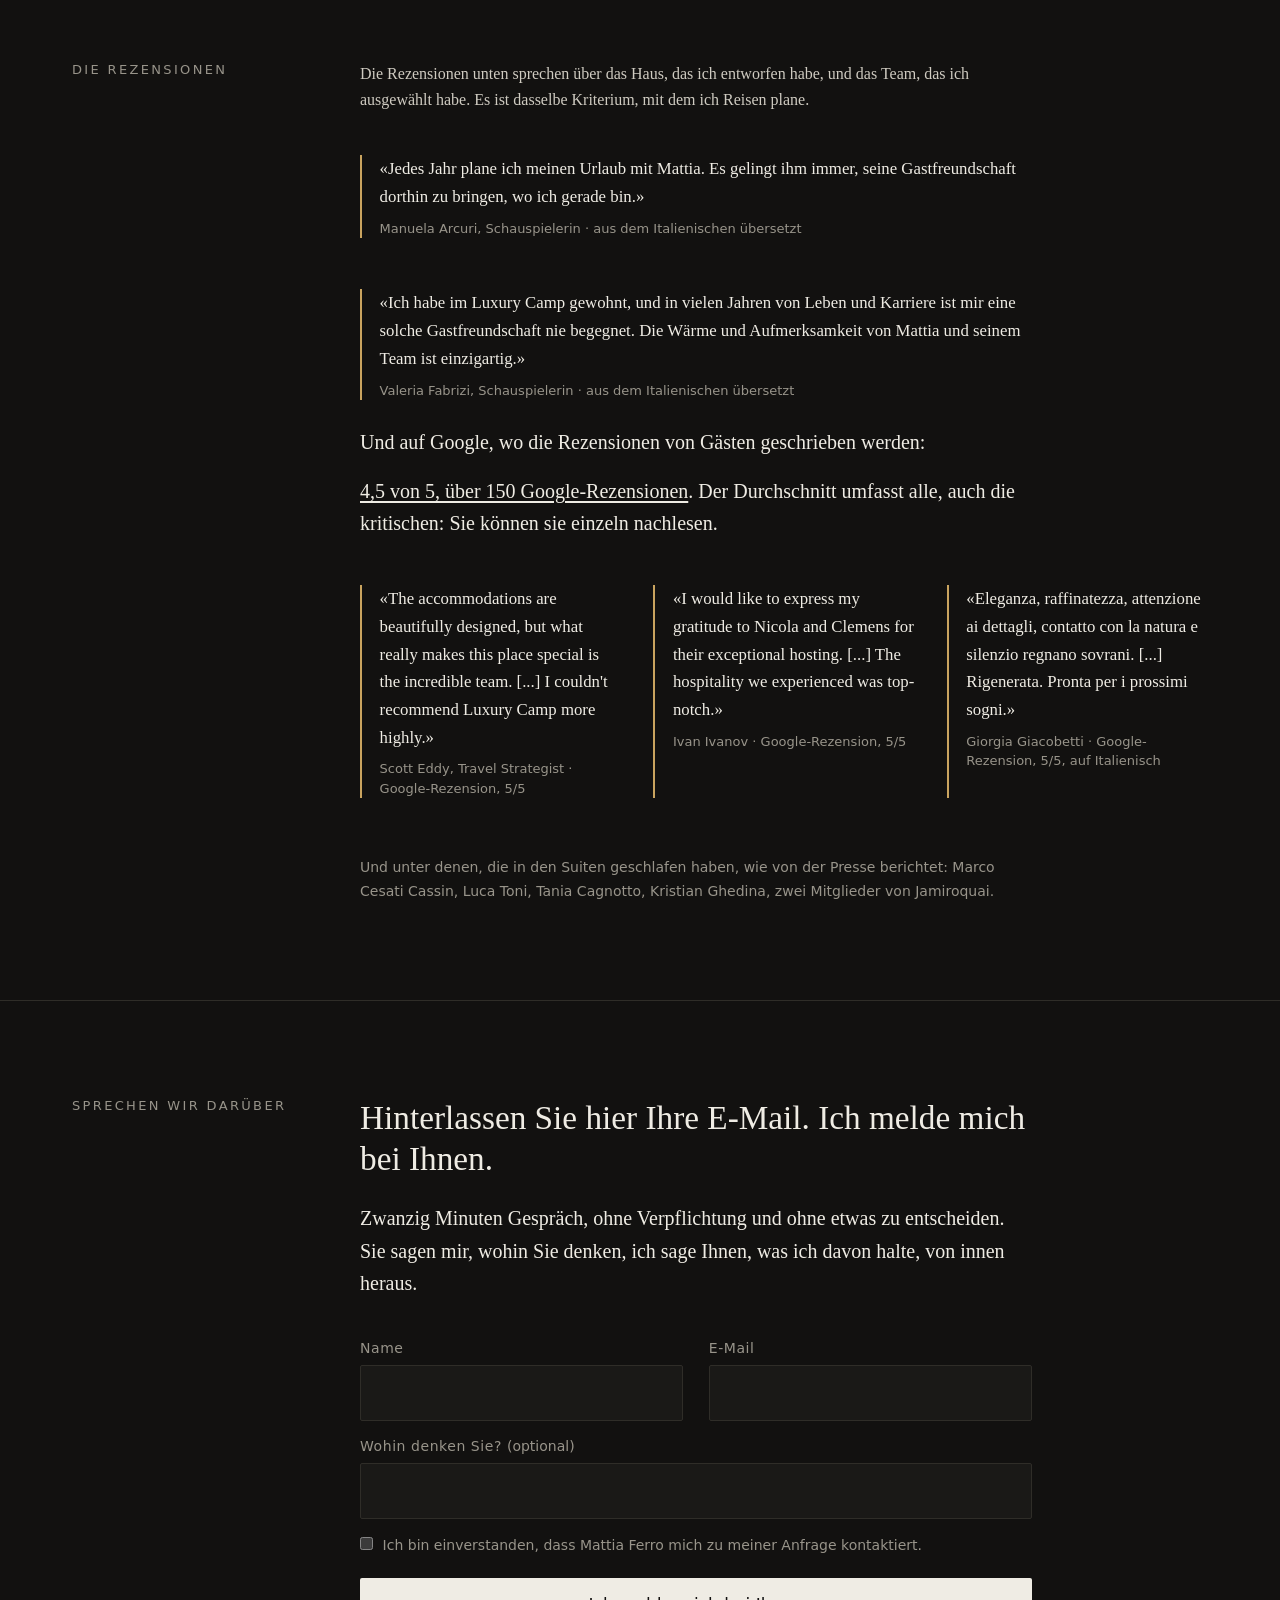
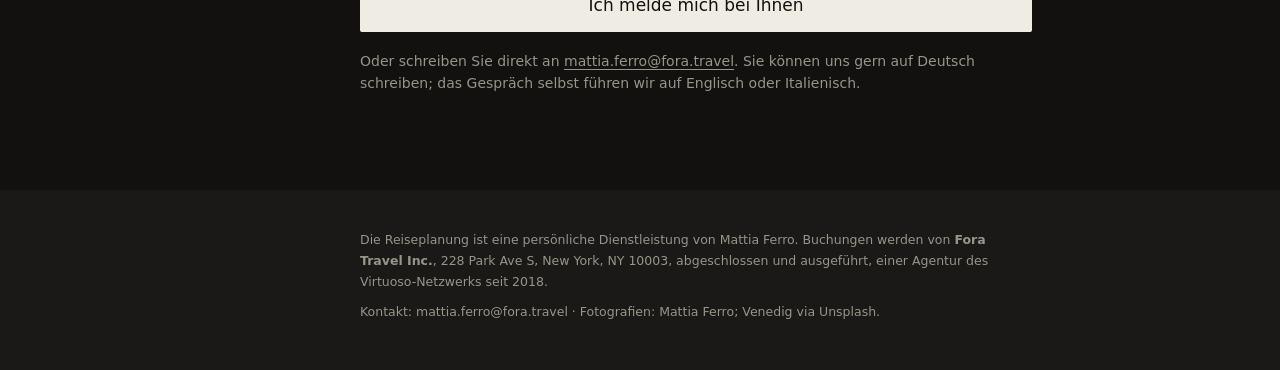
==== commit 423fe3b9: "Dubai ritagliata 5:4 a tutta colonna, reveal a cascata piu rapido, CTA a blocco su mobile Co-Authore" ====
--- a/de/index.html
+++ b/de/index.html
@@ -151,11 +151,13 @@
 /* comparsa allo scorrimento */
 @media (prefers-reduced-motion:no-preference){
   html{scroll-behavior:smooth}
-  html.js [data-reveal]{opacity:0;transform:translateY(12px);
-    transition:opacity .5s ease-out,transform .5s ease-out}
-  html.js [data-reveal].vista{opacity:1;transform:none}
-}
-@media print{[data-reveal]{opacity:1!important;transform:none!important}}
+  html.js [data-reveal]>*{opacity:0;transform:translateY(10px);
+    transition:opacity .45s ease-out,transform .45s ease-out;
+    transition-delay:calc(var(--rn,0)*70ms)}
+  html.js [data-reveal].vista>*{opacity:1;transform:none}
+}
+@media print{[data-reveal]>*{opacity:1!important;transform:none!important}}
+@media (max-width:45.99rem){.cta-row .cta{display:block;text-align:center}}
 .rev{margin:1.6rem 0;border-left:2px solid var(--brass);padding-left:1.1rem}
 .rev p{font-size:1.05rem;line-height:1.65;margin-bottom:.5rem}
 .rev footer{font:400 13px/1.5 system-ui,sans-serif;color:var(--soft)}
@@ -359,8 +361,8 @@
 
 <section class="sec">
   <div class="wrap">
-    <figure class="ritratto">
-      <picture><source srcset="/assets/dubai.webp" type="image/webp"><img src="/assets/dubai.jpg" width="1400" height="1460" loading="lazy" alt="Mattia Ferro am Strand vor dem Burj Al Arab in Dubai, bei Sonnenuntergang."></picture>
+    <figure>
+      <picture><source srcset="/assets/dubai-burj.webp" type="image/webp"><img src="/assets/dubai-burj.jpg" width="1400" height="1120" loading="lazy" alt="Mattia Ferro am Strand vor dem Burj Al Arab in Dubai, bei Sonnenuntergang."></picture>
       <figcaption>Dubai, das Burj Al Arab. Einer der Orte, an denen ich studiert habe, wie Spitzenhäuser geführt werden.</figcaption>
     </figure>
   </div>
@@ -433,8 +435,12 @@
     entries.forEach(function(en){
       if(en.isIntersecting){en.target.classList.add('vista');io.unobserve(en.target)}
     });
-  },{threshold:0,rootMargin:'0px 0px -10% 0px'});
-  els.forEach(function(el){el.setAttribute('data-reveal','');io.observe(el)});
+  },{threshold:0,rootMargin:'0px 0px -6% 0px'});
+  els.forEach(function(el){
+    el.setAttribute('data-reveal','');
+    Array.prototype.forEach.call(el.children,function(c,i){c.style.setProperty('--rn',Math.min(i,4))});
+    io.observe(el);
+  });
 })();
 </script>
 
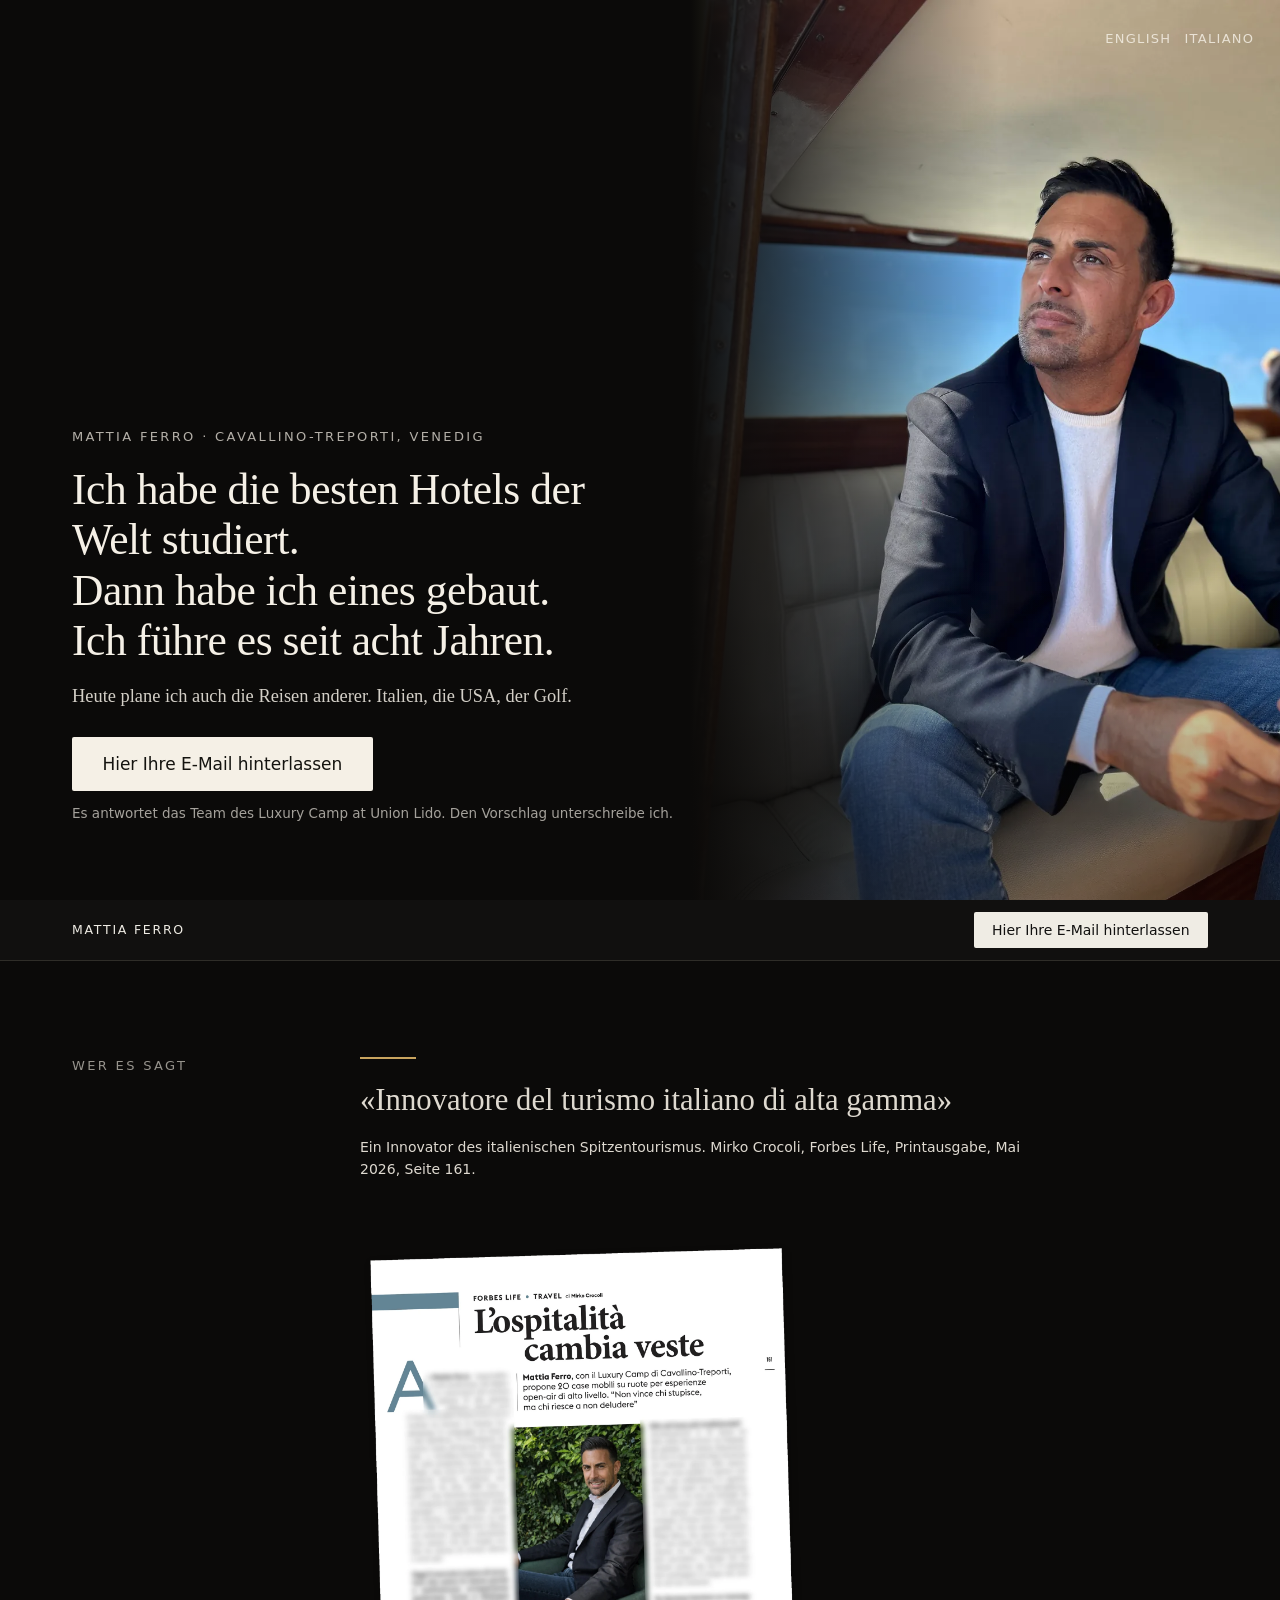
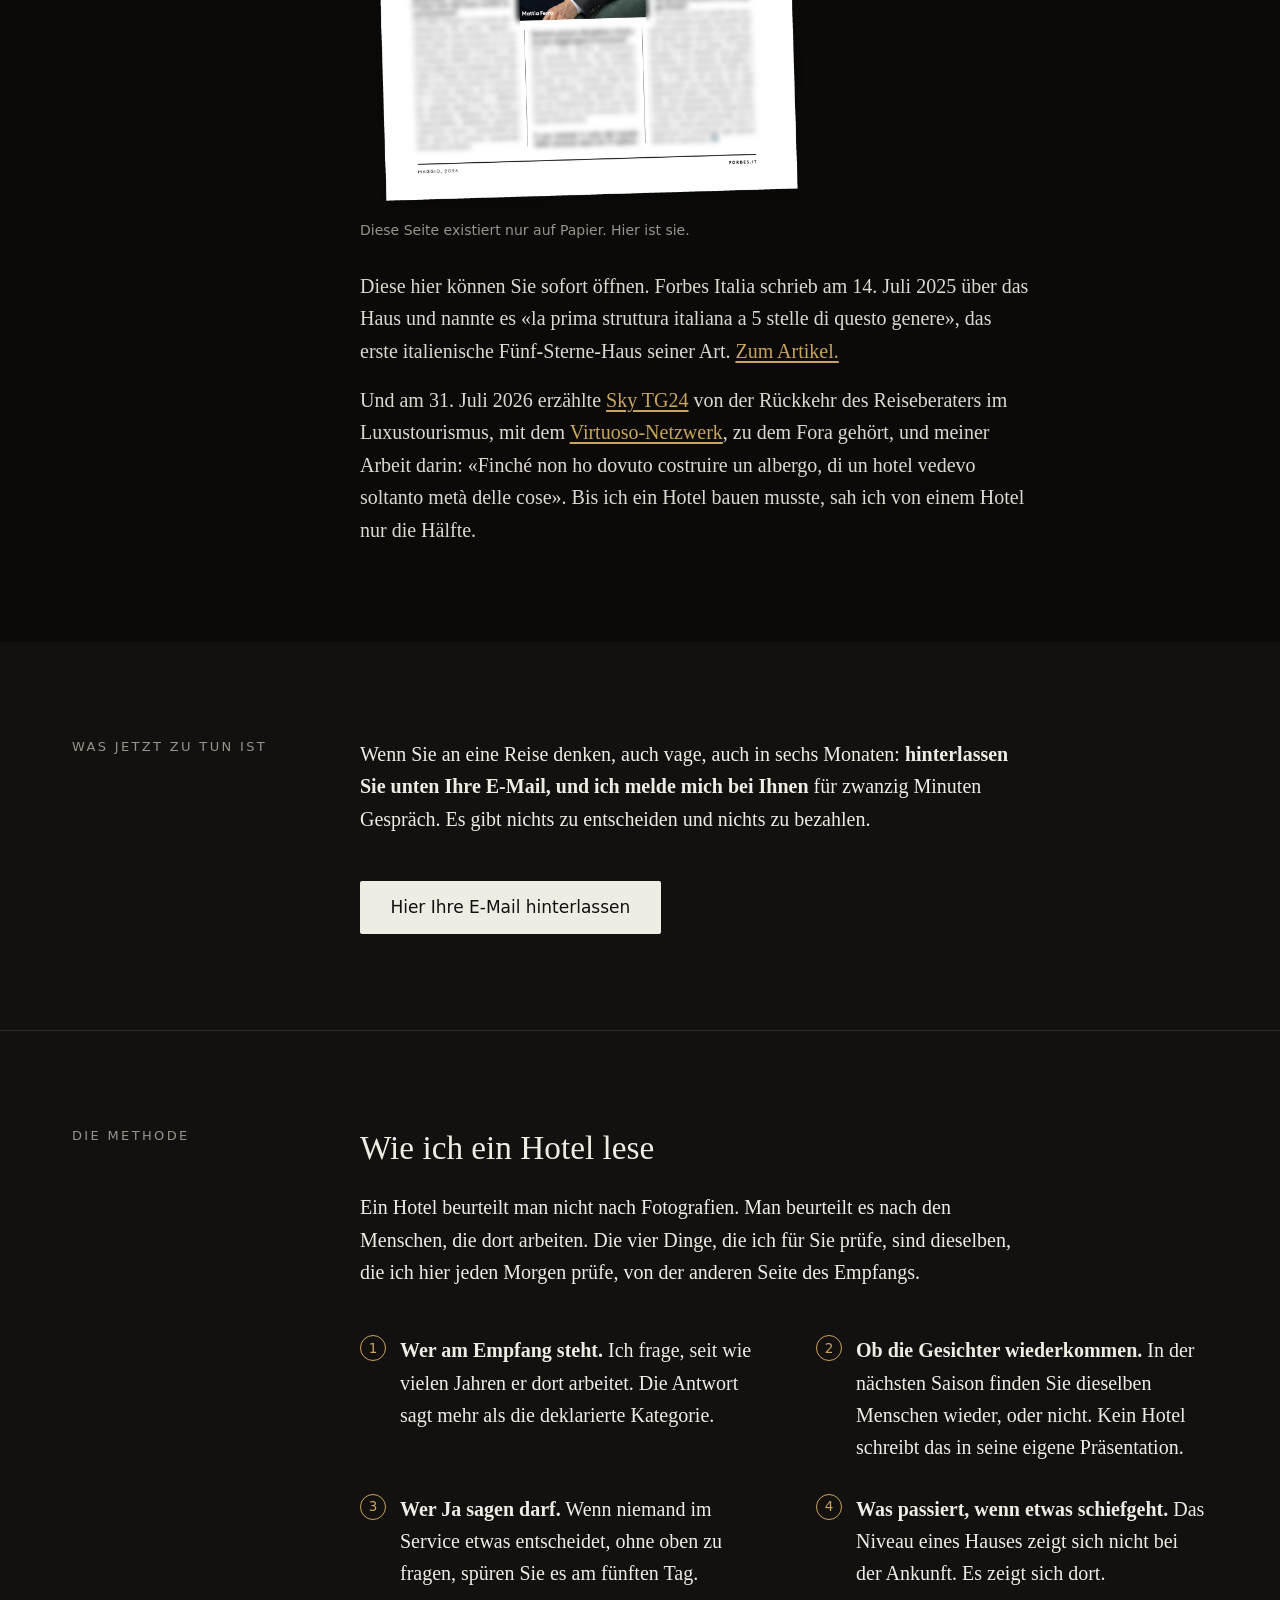
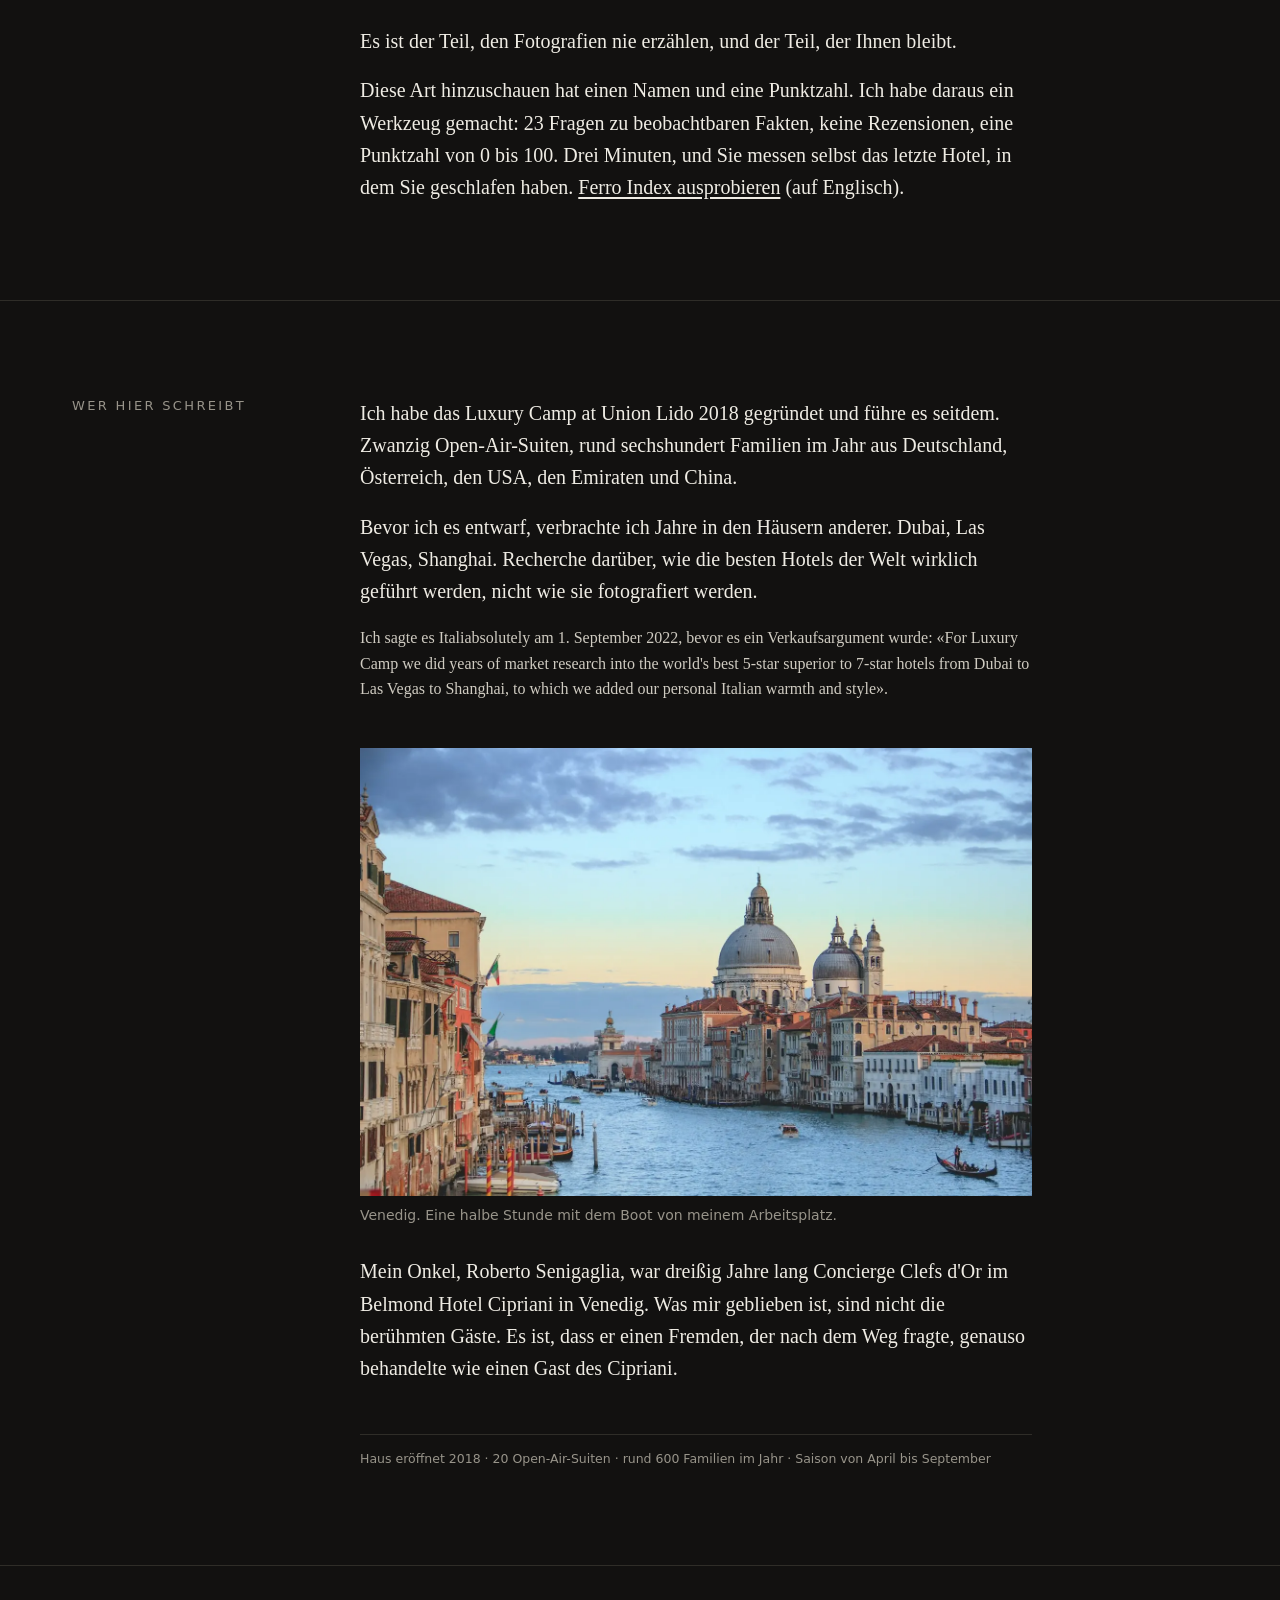
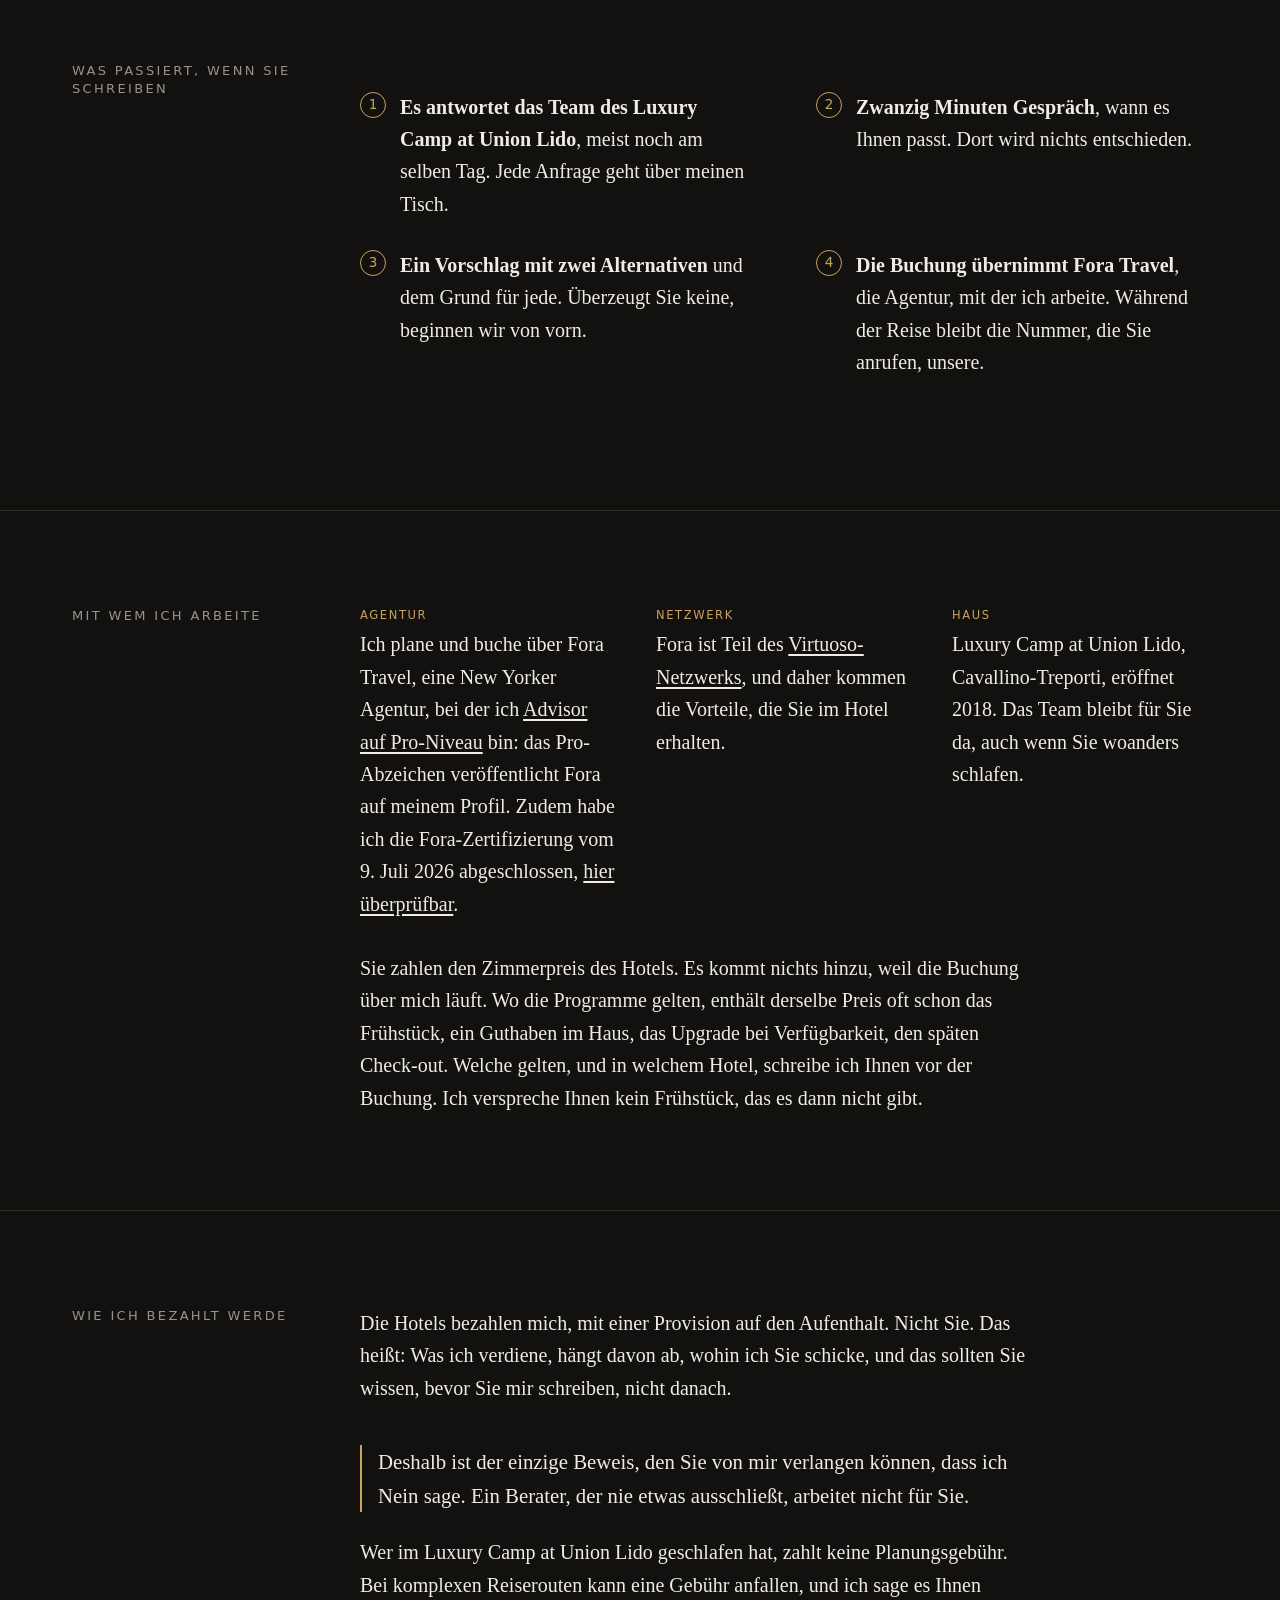
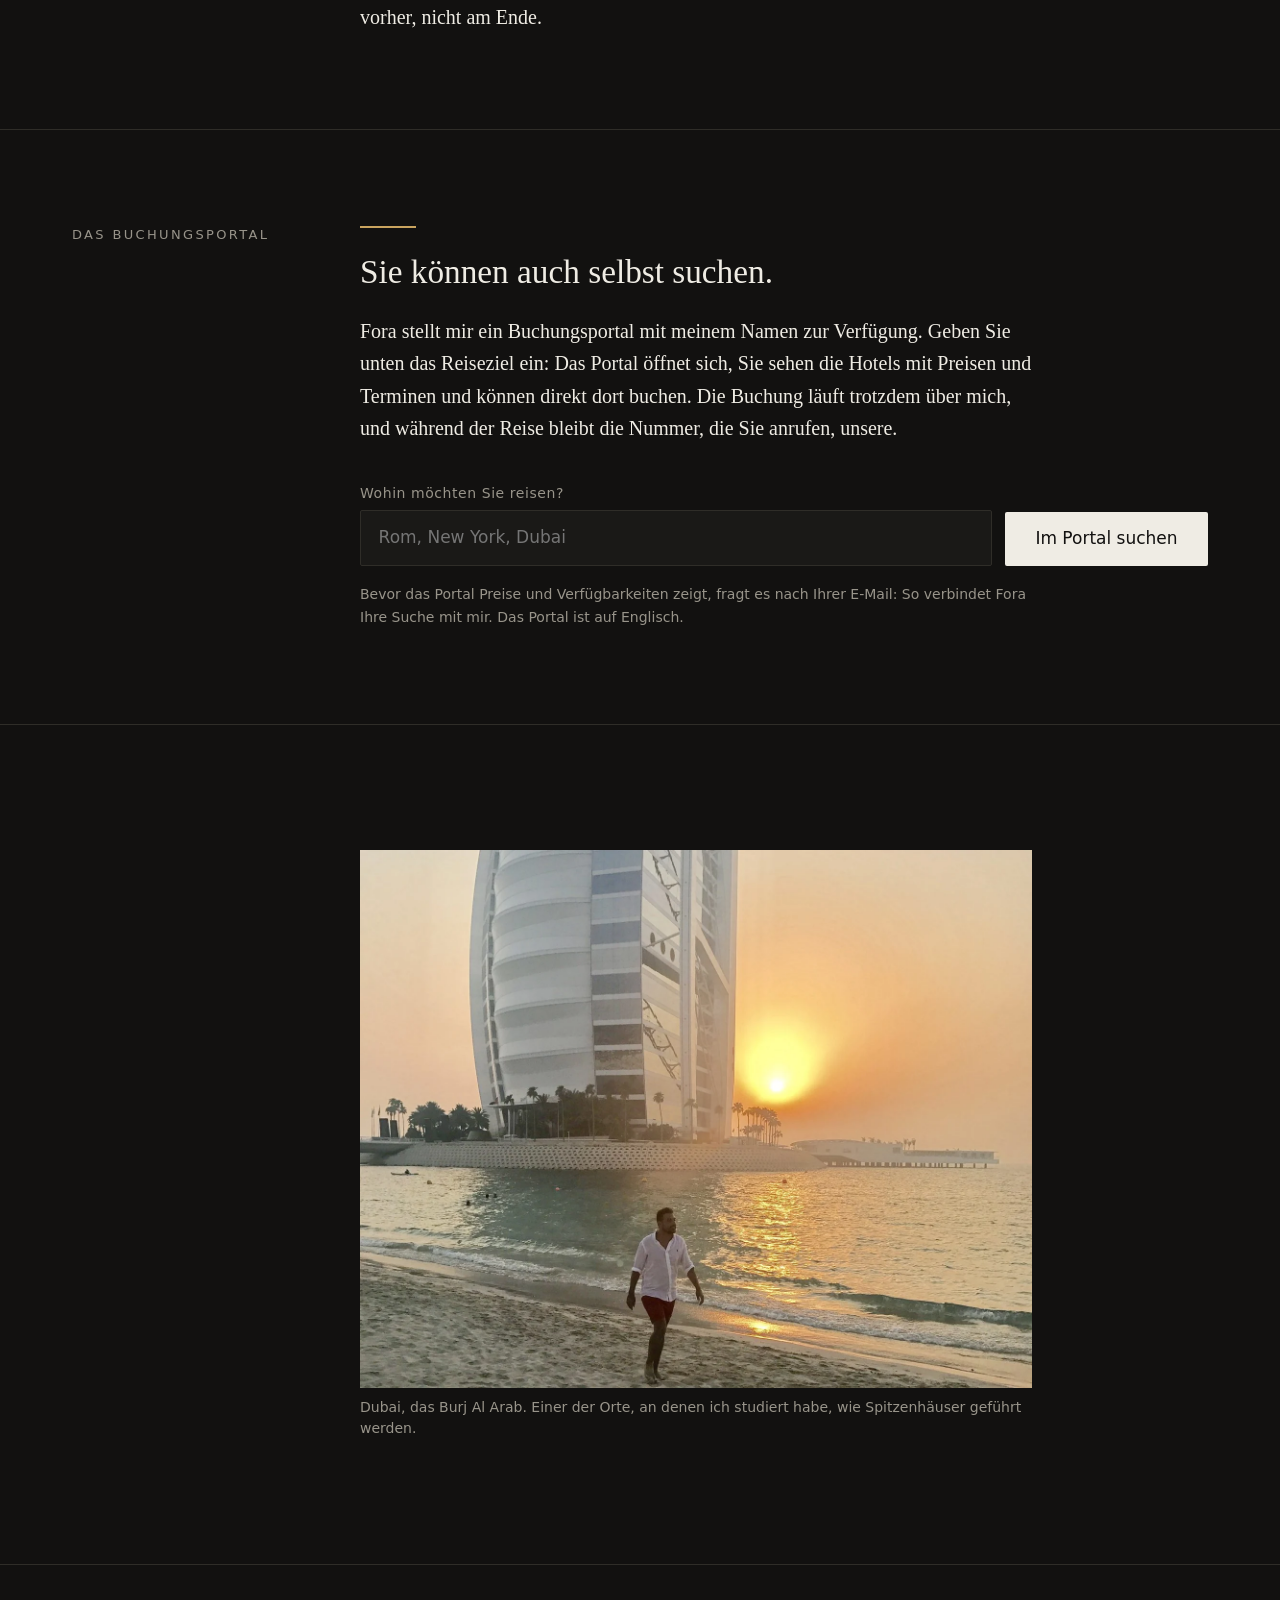
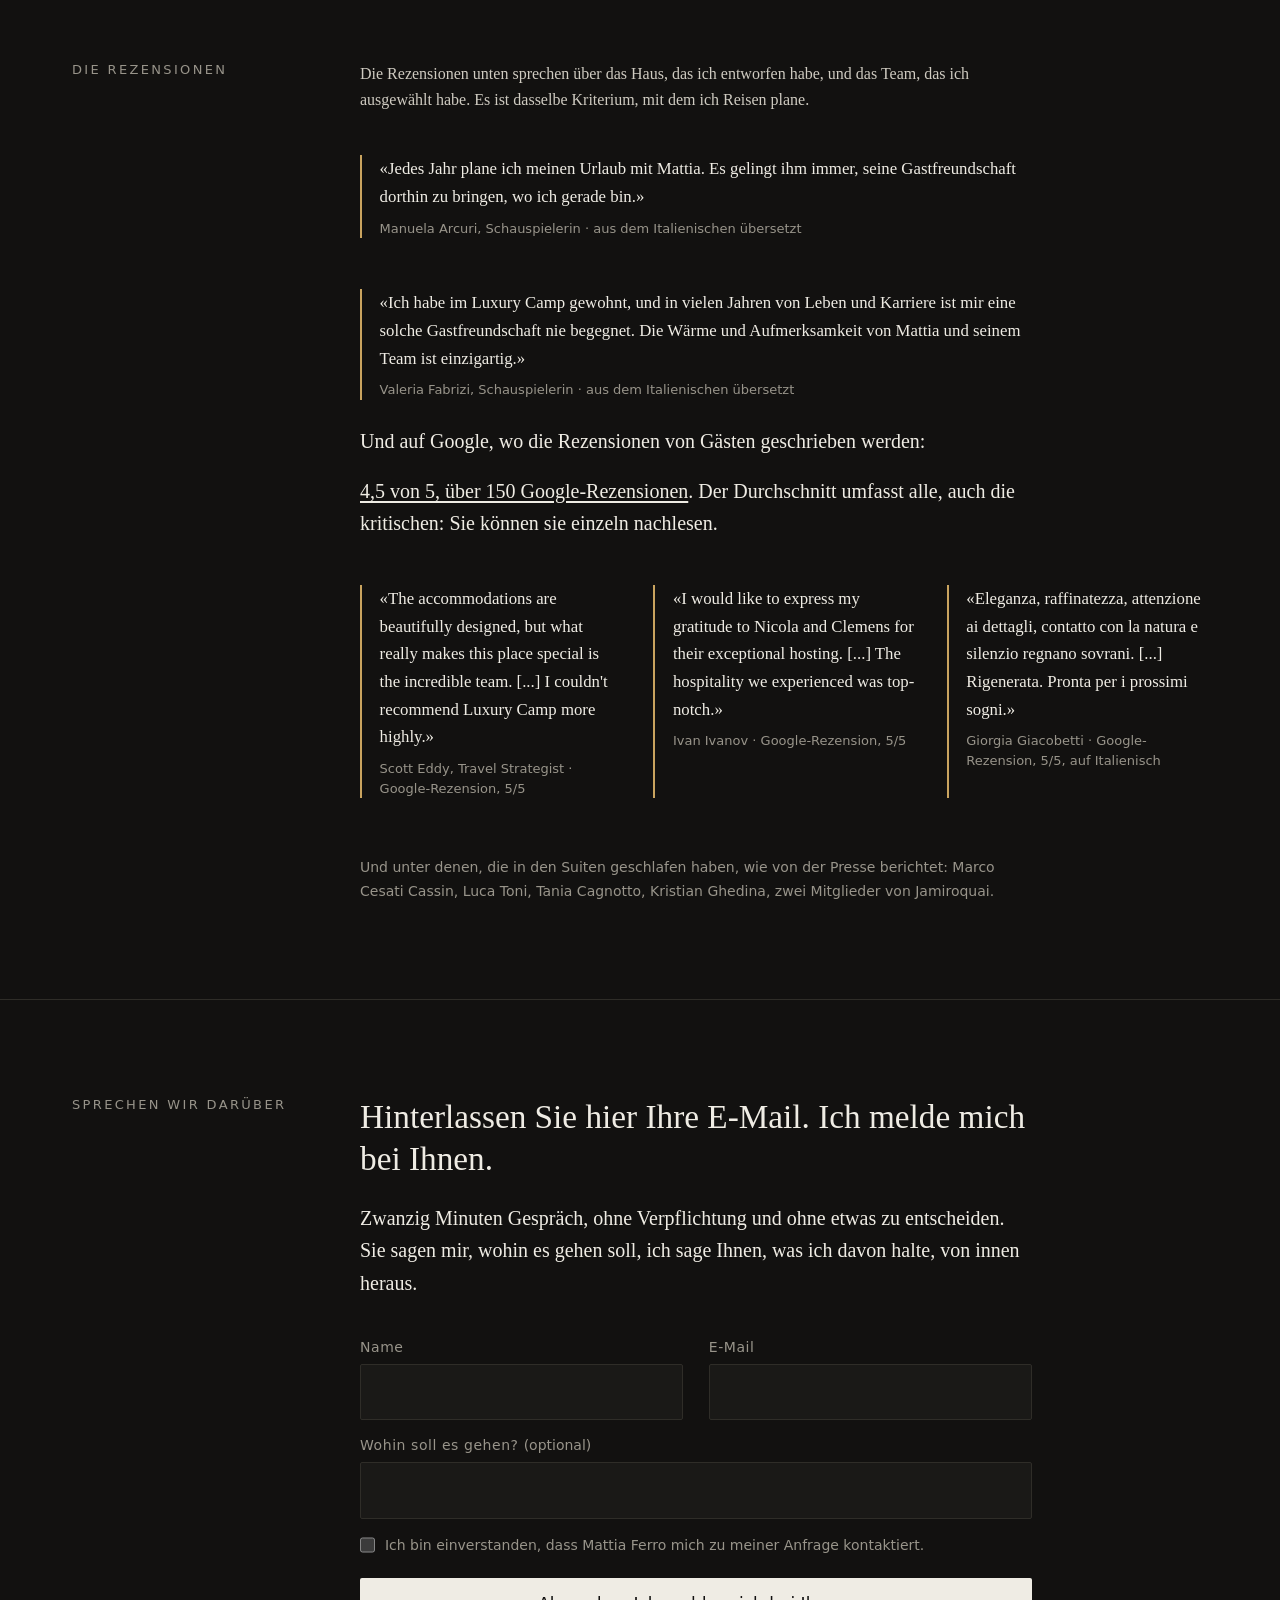
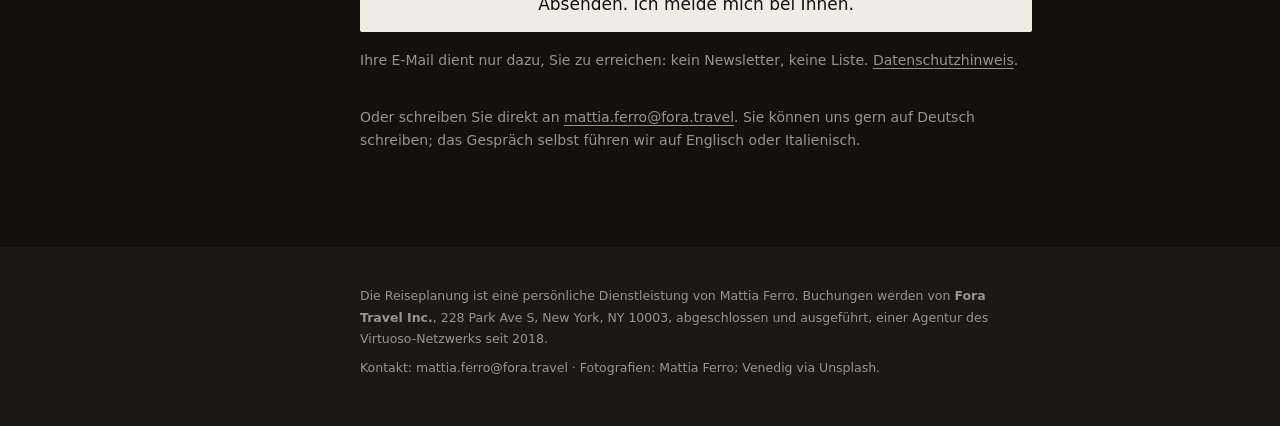
==== commit 0f5dc3e9: "Conformita Virtuoso, privacy in tre lingue, Come mi pago prima del portale, JSON-LD Person e meta so" ====
--- a/de/index.html
+++ b/de/index.html
@@ -14,7 +14,12 @@
 <meta property="og:title" content="Mattia Ferro, Travel Advisor">
 <meta property="og:description" content="Ich habe die besten Hotels der Welt studiert. Dann habe ich eines gebaut. Ich führe es seit acht Jahren.">
 <meta property="og:url" content="https://travel.mattiaferro.com/de/">
+<meta property="og:locale" content="de_DE">
 <meta property="og:image" content="https://travel.mattiaferro.com/assets/og.jpg">
+<meta property="og:image:width" content="1200">
+<meta property="og:image:height" content="630">
+<meta property="og:image:alt" content="Mattia Ferro auf einem Wassertaxi in der Lagune, Richtung Venedig.">
+<meta name="twitter:card" content="summary_large_image">
 <meta name="theme-color" content="#121110">
 <link rel="icon" type="image/png" href="/assets/favicon.png">
 <link rel="apple-touch-icon" href="/assets/apple-touch-icon.png">
@@ -86,14 +91,6 @@
 /* immagini */
 figure{margin:1.8rem 0}
 figcaption{font:400 13px/1.5 system-ui,sans-serif;color:var(--soft);margin-top:.6rem}
-.ph{background:var(--bg-2);border:1px dashed var(--line);border-radius:2px;
-  display:flex;align-items:center;justify-content:center;text-align:center;
-  padding:1.6rem 1.2rem;min-height:0}
-.ph span{font:400 12.5px/1.55 system-ui,sans-serif;color:var(--soft);max-width:24rem}
-.ph.r45{aspect-ratio:3/2}
-.ph.r11{aspect-ratio:1/1;width:70%}
-.band .ph{background:rgba(245,240,230,.06);border-color:rgba(245,240,230,.22)}
-.band .ph span{color:rgba(245,240,230,.6)}
 
 /* elenchi e blocchi */
 .steps{list-style:none;counter-reset:s}
@@ -125,14 +122,15 @@
 .note{font:400 13.5px/1.6 system-ui,sans-serif;color:var(--soft);margin-top:1.1rem}
 
 /* portale di prenotazione */
-.band h2{color:var(--ivory)}
-.band .form label{color:rgba(245,240,230,.7)}
-.band .form input[type=text]{background:rgba(245,240,230,.08);border-color:rgba(245,240,230,.28);color:var(--ivory)}
-.band .form input[type=text]::placeholder{color:rgba(245,240,230,.4)}
-.band .form input:focus{outline-color:var(--brass-dark)}
-.band .note{color:rgba(245,240,230,.6)}
 .searchrow{display:flex;flex-direction:column}
 .searchrow label{margin-bottom:0}
+
+/* stati interattivi */
+.cta{transition:background .15s ease,color .15s ease}
+a:hover{color:var(--brass)}
+.cta:hover{background:#fff;color:#14130f}
+a:focus-visible,button:focus-visible{outline:2px solid var(--brass);outline-offset:3px}
+.form .check input{width:1.15em;height:1.15em}
 
 /* barra fissa */
 .topbar{position:sticky;top:0;z-index:50;background:var(--bg);border-bottom:1px solid var(--line)}
@@ -145,7 +143,7 @@
   padding:0 max(1.35rem,env(safe-area-inset-right)) 0 max(1.35rem,env(safe-area-inset-left))}
 .topbar-nome{font:500 12.5px/1 system-ui,sans-serif;letter-spacing:.14em;
   text-transform:uppercase;color:var(--ink);text-decoration:none;white-space:nowrap;padding:1rem 0}
-.topbar .cta{background:var(--ink);color:var(--bg);padding:.55rem 1rem;font-size:13.5px;white-space:nowrap}
+.topbar .cta{background:var(--ink);color:var(--bg);padding:.7rem 1.15rem;font-size:13.5px;white-space:nowrap}
 [id]{scroll-margin-top:calc(var(--nav-h) + .75rem)}
 
 /* comparsa allo scorrimento */
@@ -162,7 +160,6 @@
 .rev p{font-size:1.05rem;line-height:1.65;margin-bottom:.5rem}
 .rev footer{font:400 13px/1.5 system-ui,sans-serif;color:var(--soft)}
 .nomi-riga{font:400 14px/1.7 system-ui,sans-serif;color:var(--soft);margin-top:1.8rem}
-.nomi{font-size:1.05rem;line-height:1.9;border-left:2px solid var(--brass);padding-left:1rem}
 body>footer{background:var(--bg-2);padding:2.4rem 0 3rem;
   font:400 12.5px/1.7 system-ui,sans-serif;color:var(--soft)}
 body>footer p{margin-bottom:.5rem}
@@ -220,9 +217,12 @@
   #contatto .form>label:nth-of-type(1){grid-column:1}
   #contatto .form>label:nth-of-type(2){grid-column:2}
   .topbar-in{max-width:76rem;padding:0 2.5rem}
-  .topbar .cta{font-size:14px;padding:.65rem 1.15rem}
+  .topbar .cta{font-size:14px}
 }
 </style>
+<script type="application/ld+json">
+{"@context": "https://schema.org", "@type": "Person", "name": "Mattia Ferro", "jobTitle": "Travel advisor", "url": "https://travel.mattiaferro.com/de/", "image": "https://travel.mattiaferro.com/assets/og.jpg", "email": "mailto:mattia.ferro@fora.travel", "affiliation": {"@type": "Organization", "name": "Fora Travel Inc.", "url": "https://www.foratravel.com/"}, "knowsLanguage": ["it", "en"], "sameAs": ["https://www.foratravel.com/advisor/mattia-ferro", "https://www.virtuoso.com/advisor/mattferr74504", "https://www.linkedin.com/in/mattiaferro", "https://mattiaferro.com/", "https://index.mattiaferro.com/"]}
+</script>
 </head>
 <body>
 
@@ -234,7 +234,7 @@
     <p class="kicker">Mattia Ferro · Cavallino-Treporti, Venedig</p>
     <h1><span>Ich habe die besten Hotels der Welt studiert.</span><span>Dann habe ich eines gebaut.</span><span>Ich führe es seit acht Jahren.</span></h1>
     <p class="hero-sub">Heute plane ich auch die Reisen anderer. Italien, die USA, der Golf.</p>
-    <a class="cta" href="#contatto">Hinterlassen Sie hier Ihre E-Mail</a>
+    <a class="cta" href="#contatto">Hier Ihre E-Mail hinterlassen</a>
     <p class="hero-note">Es antwortet das Team des Luxury Camp at Union Lido. Den Vorschlag unterschreibe ich.</p>
   </div>
 </header>
@@ -242,7 +242,7 @@
 <nav class="topbar" aria-label="Navigation">
   <div class="topbar-in">
     <a class="topbar-nome" href="#">Mattia Ferro</a>
-    <a class="cta" href="#contatto">E-Mail hinterlassen</a>
+    <a class="cta" href="#contatto">Hier Ihre E-Mail hinterlassen</a>
   </div>
 </nav>
 
@@ -257,7 +257,7 @@
       <figcaption>Diese Seite existiert nur auf Papier. Hier ist sie.</figcaption>
     </figure>
     <p>Diese hier können Sie sofort öffnen. Forbes Italia schrieb am 14. Juli 2025 über das Haus und nannte es «la prima struttura italiana a 5 stelle di questo genere», das erste italienische Fünf-Sterne-Haus seiner Art. <a href="https://forbes.it/2025/07/14/luxury-camp-lesperienza-esclusiva-delle-vacanze-allaria-aperta">Zum Artikel.</a></p>
-    <p>Und am 31. Juli 2026 erzählte <a href="https://tg24.sky.it/lifestyle/2026/07/31/turismo-lusso-torna-consulente-viaggio">Sky TG24</a> von der Rückkehr des Reiseberaters im Luxustourismus, mit dem Virtuoso-Netzwerk und meiner Arbeit darin: «Finché non ho dovuto costruire un albergo, di un hotel vedevo soltanto metà delle cose». Bis ich ein Hotel bauen musste, sah ich von einem Hotel nur die Hälfte.</p>
+    <p>Und am 31. Juli 2026 erzählte <a href="https://tg24.sky.it/lifestyle/2026/07/31/turismo-lusso-torna-consulente-viaggio">Sky TG24</a> von der Rückkehr des Reiseberaters im Luxustourismus, mit dem <a href="https://www.virtuoso.com/advisor/mattferr74504">Virtuoso-Netzwerk</a>, zu dem Fora gehört, und meiner Arbeit darin: «Finché non ho dovuto costruire un albergo, di un hotel vedevo soltanto metà delle cose». Bis ich ein Hotel bauen musste, sah ich von einem Hotel nur die Hälfte.</p>
   </div>
 </section>
 
@@ -281,8 +281,7 @@
       <li><strong>Was passiert, wenn etwas schiefgeht.</strong> Das Niveau eines Hauses zeigt sich nicht bei der Ankunft. Es zeigt sich dort.</li>
     </ol>
     <p>Es ist der Teil, den Fotografien nie erzählen, und der Teil, der Ihnen bleibt.</p>
-    <p>Diese Art hinzuschauen hat einen Namen und eine Punktzahl. Ich habe daraus ein Werkzeug gemacht: 23 Fragen zu beobachtbaren Fakten, keine Rezensionen, eine Punktzahl von 0 bis 100. Drei Minuten, und Sie messen selbst das letzte Hotel, in dem Sie geschlafen haben. Das Werkzeug gibt es auf Englisch.</p>
-    <p class="cta-row"><a class="cta" href="https://index.mattiaferro.com/en/">Ferro Index ausprobieren</a></p>
+    <p>Diese Art hinzuschauen hat einen Namen und eine Punktzahl. Ich habe daraus ein Werkzeug gemacht: 23 Fragen zu beobachtbaren Fakten, keine Rezensionen, eine Punktzahl von 0 bis 100. Drei Minuten, und Sie messen selbst das letzte Hotel, in dem Sie geschlafen haben. <a href="https://index.mattiaferro.com/en/">Ferro Index ausprobieren</a> (auf Englisch).</p>
   </div>
 </section>
 
@@ -319,7 +318,7 @@
     <div class="griglia">
     <div class="blk">
       <p class="lbl">Agentur</p>
-      <p>Ich plane und buche über Fora Travel, eine New Yorker Agentur, bei der ich <a href="https://www.foratravel.com/advisor/mattia-ferro">Advisor auf Pro-Niveau</a> bin. Die Zertifizierung, ausgestellt von Fora am 9. Juli 2026, <a href="https://www.foratravel.com/certification?credential=29319607-bedc-4e87-bd8e-bbac78a36589">lässt sich hier überprüfen</a>.</p>
+      <p>Ich plane und buche über Fora Travel, eine New Yorker Agentur, bei der ich <a href="https://www.foratravel.com/advisor/mattia-ferro">Advisor auf Pro-Niveau</a> bin: das Pro-Abzeichen veröffentlicht Fora auf meinem Profil. Zudem habe ich die Fora-Zertifizierung vom 9. Juli 2026 abgeschlossen, <a href="https://www.foratravel.com/certification?credential=29319607-bedc-4e87-bd8e-bbac78a36589">hier überprüfbar</a>.</p>
     </div>
     <div class="blk">
       <p class="lbl">Netzwerk</p>
@@ -334,7 +333,16 @@
   </div>
 </section>
 
-<section class="band" id="prenota">
+<section class="sec">
+  <div class="wrap">
+    <p class="kicker">Wie ich bezahlt werde</p>
+    <p>Die Hotels bezahlen mich, mit einer Provision auf den Aufenthalt. Nicht Sie. Das heißt: Was ich verdiene, hängt davon ab, wohin ich Sie schicke, und das sollten Sie wissen, bevor Sie mir schreiben, nicht danach.</p>
+    <p class="pull">Deshalb ist der einzige Beweis, den Sie von mir verlangen können, dass ich Nein sage. Ein Berater, der nie etwas ausschließt, arbeitet nicht für Sie.</p>
+    <p>Wer im Luxury Camp at Union Lido geschlafen hat, zahlt keine Planungsgebühr. Bei komplexen Reiserouten kann eine Gebühr anfallen, und ich sage es Ihnen vorher, nicht am Ende.</p>
+  </div>
+</section>
+
+<section class="sec" id="prenota">
   <div class="wrap">
     <p class="kicker">Das Buchungsportal</p>
     <hr class="rule-brass">
@@ -347,15 +355,6 @@
       </div>
     </form>
     <p class="note">Bevor das Portal Preise und Verfügbarkeiten zeigt, fragt es nach Ihrer E-Mail: So verbindet Fora Ihre Suche mit mir. Das Portal ist auf Englisch.</p>
-  </div>
-</section>
-
-<section class="sec">
-  <div class="wrap">
-    <p class="kicker">Wie ich bezahlt werde</p>
-    <p>Die Hotels bezahlen mich, mit einer Kommission auf den Aufenthalt. Nicht Sie. Das heißt: Was ich verdiene, hängt davon ab, wohin ich Sie schicke, und das sollten Sie wissen, bevor Sie mir schreiben, nicht danach.</p>
-    <p class="pull">Deshalb ist der einzige Beweis, den Sie von mir verlangen können, dass ich Nein sage. Ein Berater, der nie etwas ausschließt, arbeitet nicht für Sie.</p>
-    <p>Wer im Luxury Camp at Union Lido geschlafen hat, zahlt keine Planungsgebühr. Bei komplexen Reiserouten kann eine Gebühr anfallen, und ich sage es Ihnen vorher, nicht am Ende.</p>
   </div>
 </section>
 
@@ -404,17 +403,18 @@
   <div class="wrap">
     <p class="kicker">Sprechen wir darüber</p>
     <h2>Hinterlassen Sie hier Ihre E-Mail. Ich melde mich bei Ihnen.</h2>
-    <p>Zwanzig Minuten Gespräch, ohne Verpflichtung und ohne etwas zu entscheiden. Sie sagen mir, wohin Sie denken, ich sage Ihnen, was ich davon halte, von innen heraus.</p>
+    <p>Zwanzig Minuten Gespräch, ohne Verpflichtung und ohne etwas zu entscheiden. Sie sagen mir, wohin es gehen soll, ich sage Ihnen, was ich davon halte, von innen heraus.</p>
     <form class="form" action="https://formsubmit.co/mattia.ferro@fora.travel" method="POST">
       <input type="hidden" name="_subject" value="Anfrage von travel.mattiaferro.com/de">
       <input type="hidden" name="_next" value="https://travel.mattiaferro.com/de/danke/">
       <input type="text" name="_honey" style="display:none">
       <label>Name<input type="text" name="nome" required autocomplete="name"></label>
       <label>E-Mail<input type="email" name="email" required autocomplete="email"></label>
-      <label>Wohin denken Sie? <span class="opz">(optional)</span><input type="text" name="destinazione"></label>
+      <label>Wohin soll es gehen? <span class="opz">(optional)</span><input type="text" name="destinazione"></label>
       <label class="check"><input type="checkbox" name="consenso" value="ja" required> Ich bin einverstanden, dass Mattia Ferro mich zu meiner Anfrage kontaktiert.</label>
-      <button class="cta" type="submit">Ich melde mich bei Ihnen</button>
+      <button class="cta" type="submit">Absenden. Ich melde mich bei Ihnen.</button>
     </form>
+    <p class="note">Ihre E-Mail dient nur dazu, Sie zu erreichen: kein Newsletter, keine Liste. <a href="/de/privacy/">Datenschutzhinweis</a>.</p>
     <p class="note">Oder schreiben Sie direkt an <a href="mailto:mattia.ferro@fora.travel">mattia.ferro@fora.travel</a>. Sie können uns gern auf Deutsch schreiben; das Gespräch selbst führen wir auf Englisch oder Italienisch.</p>
   </div>
 </section>
@@ -430,7 +430,7 @@
 (function(){
   if(!('IntersectionObserver' in window))return;
   document.documentElement.classList.add('js');
-  var els=document.querySelectorAll('section.sec:not(#contatto)>.wrap');
+  var els=document.querySelectorAll('section.sec:not(#contatto):not(#prenota)>.wrap');
   var io=new IntersectionObserver(function(entries){
     entries.forEach(function(en){
       if(en.isIntersecting){en.target.classList.add('vista');io.unobserve(en.target)}
